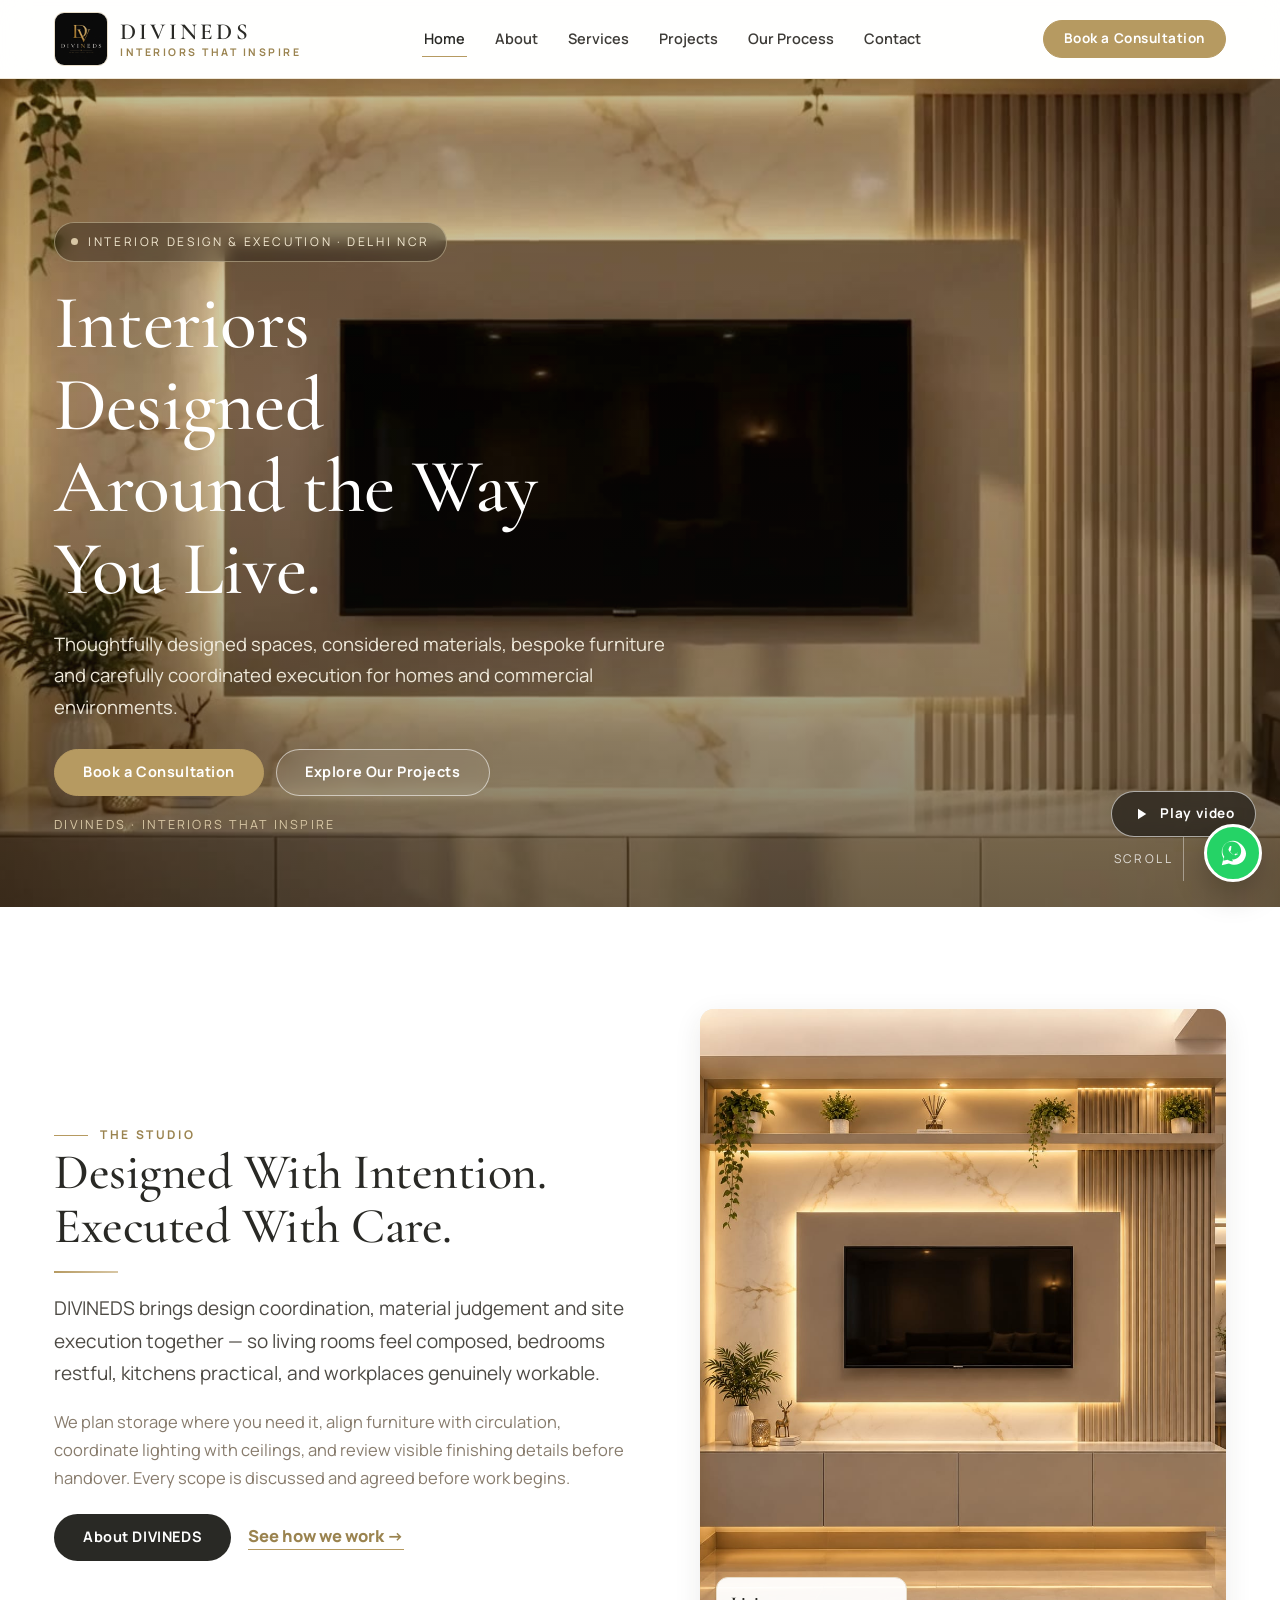
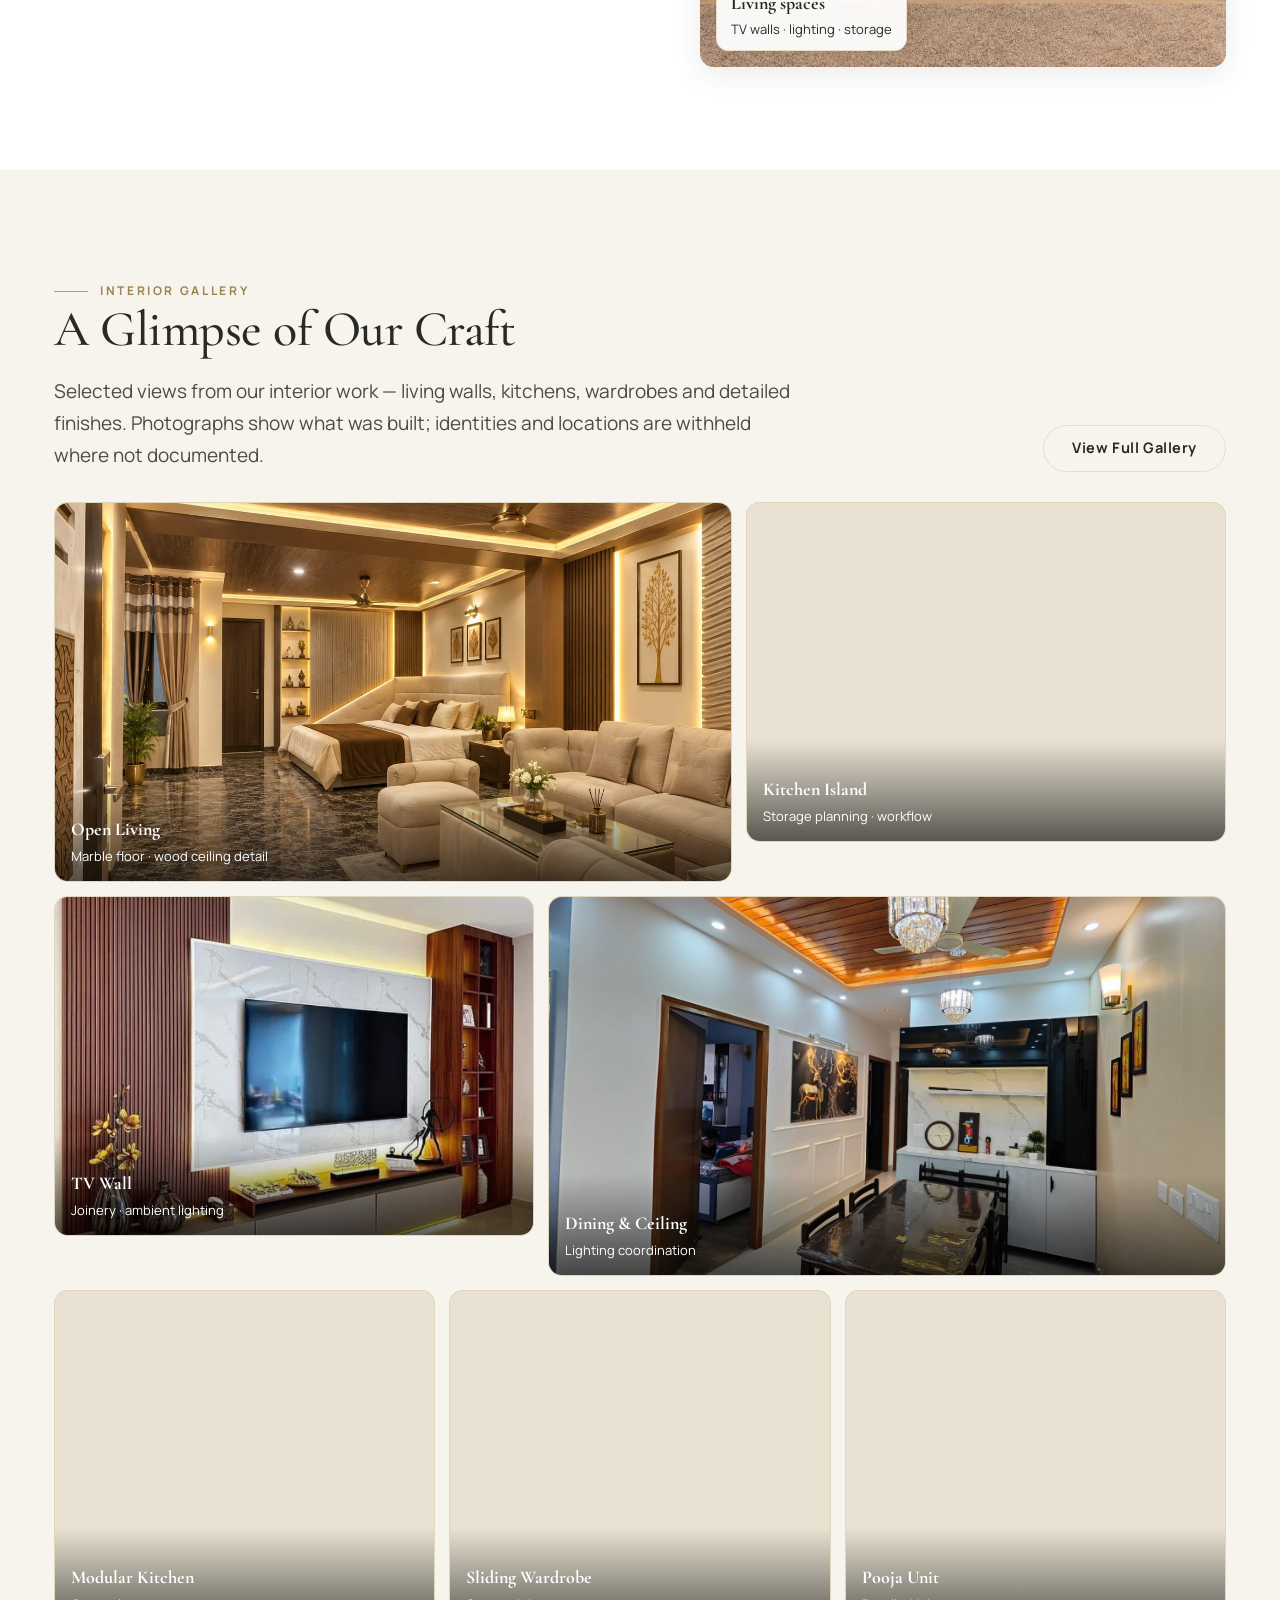
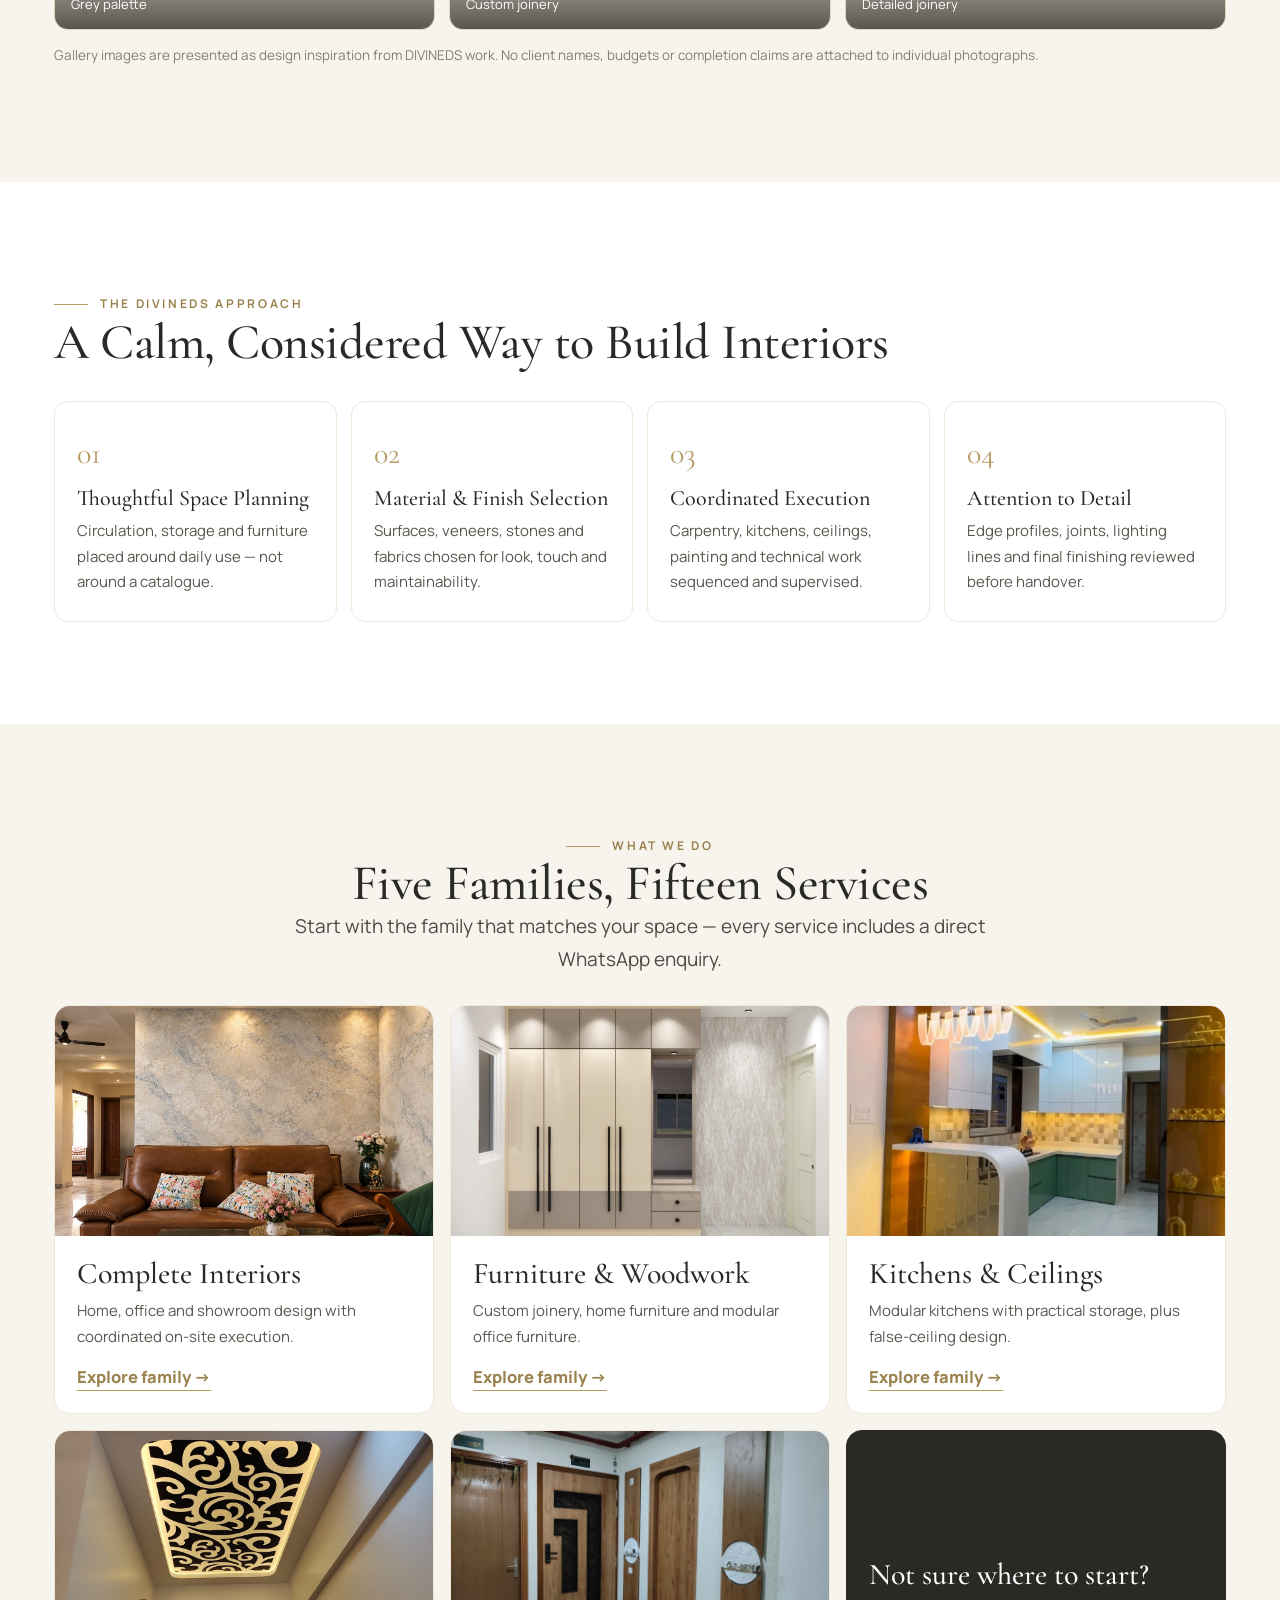
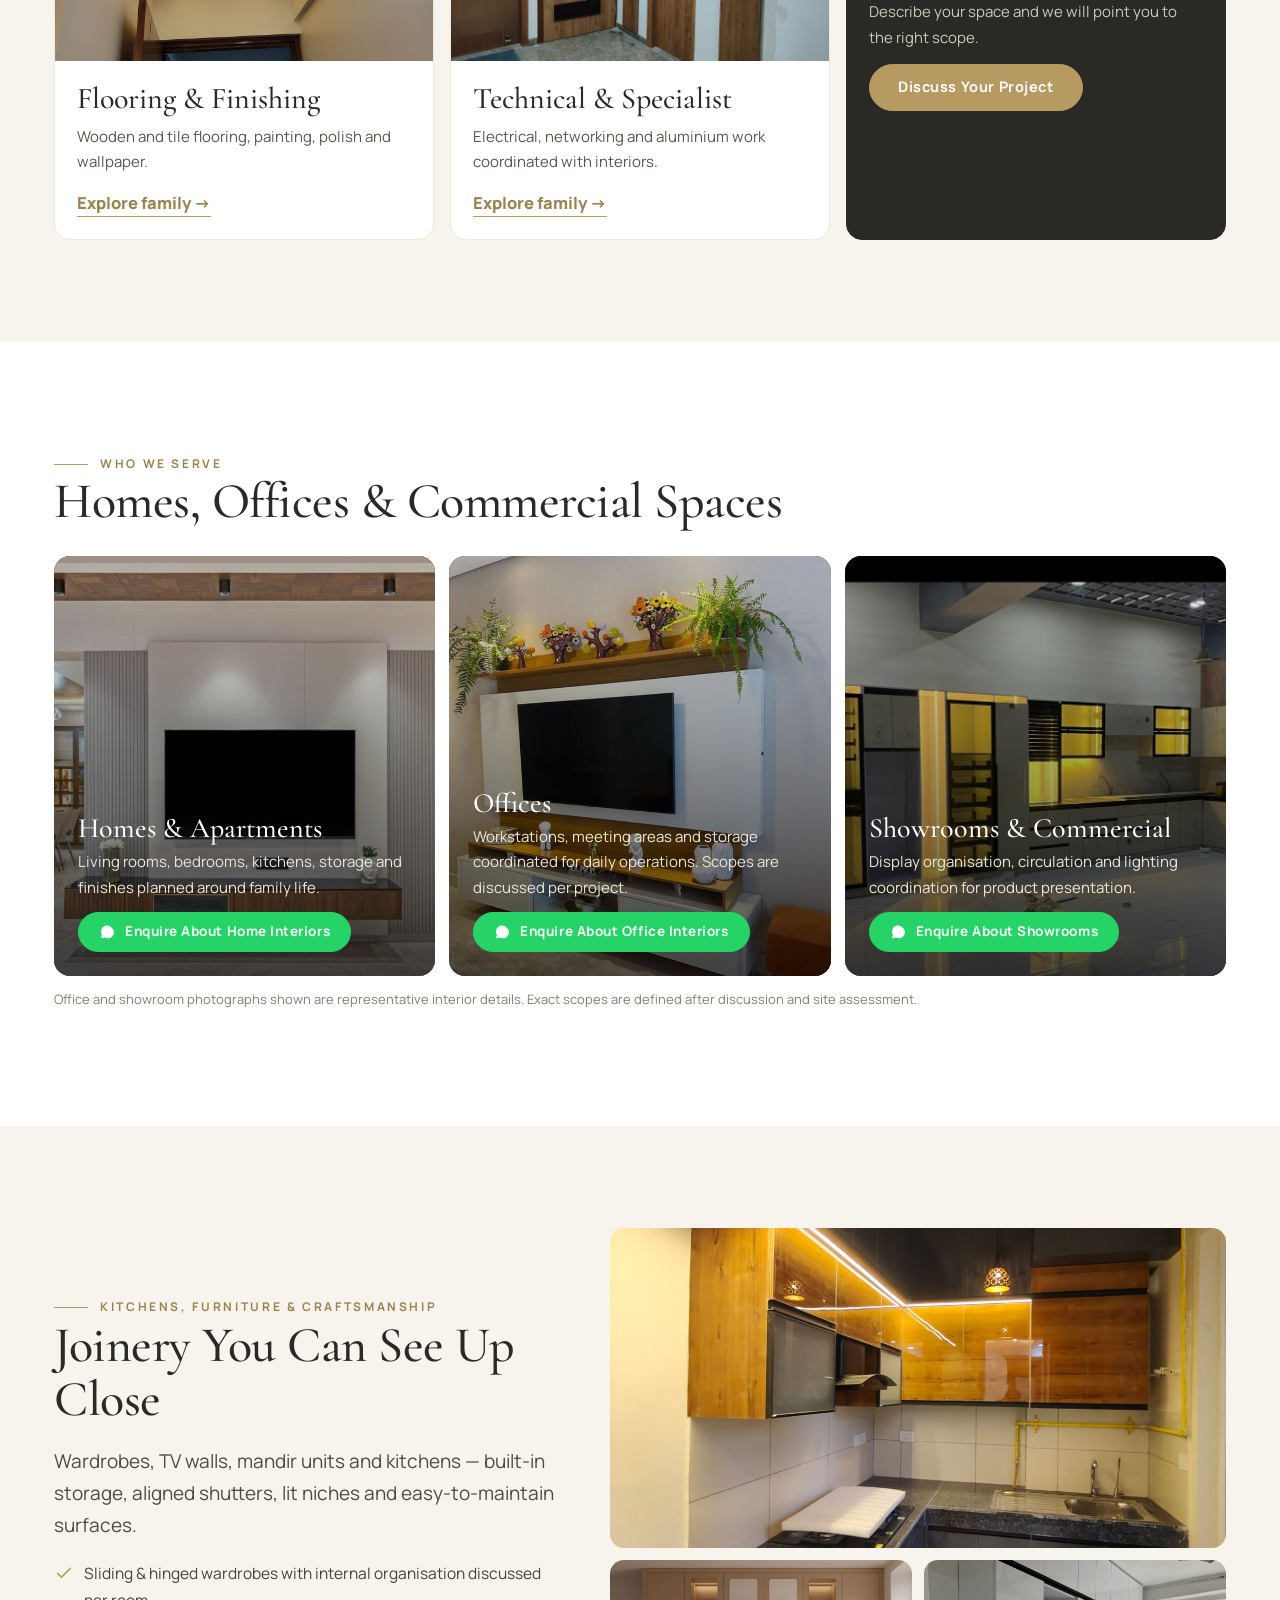
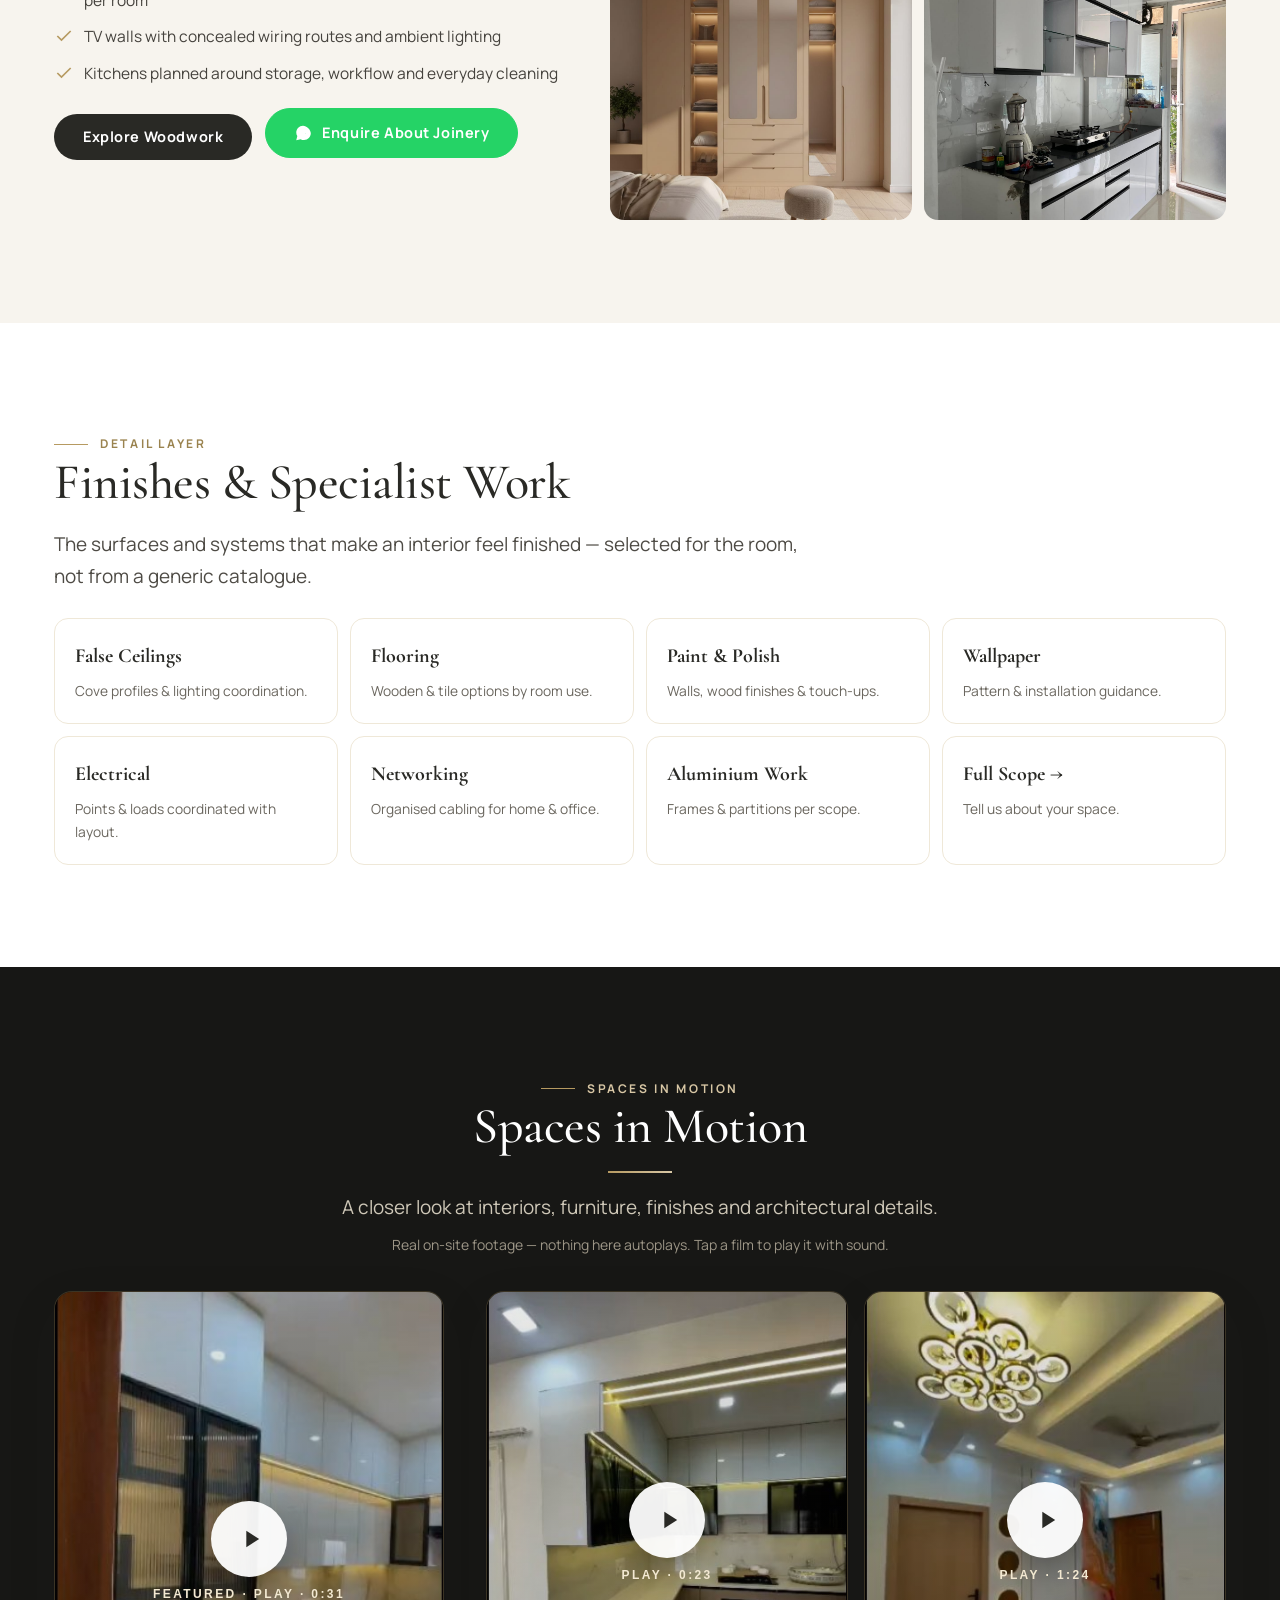
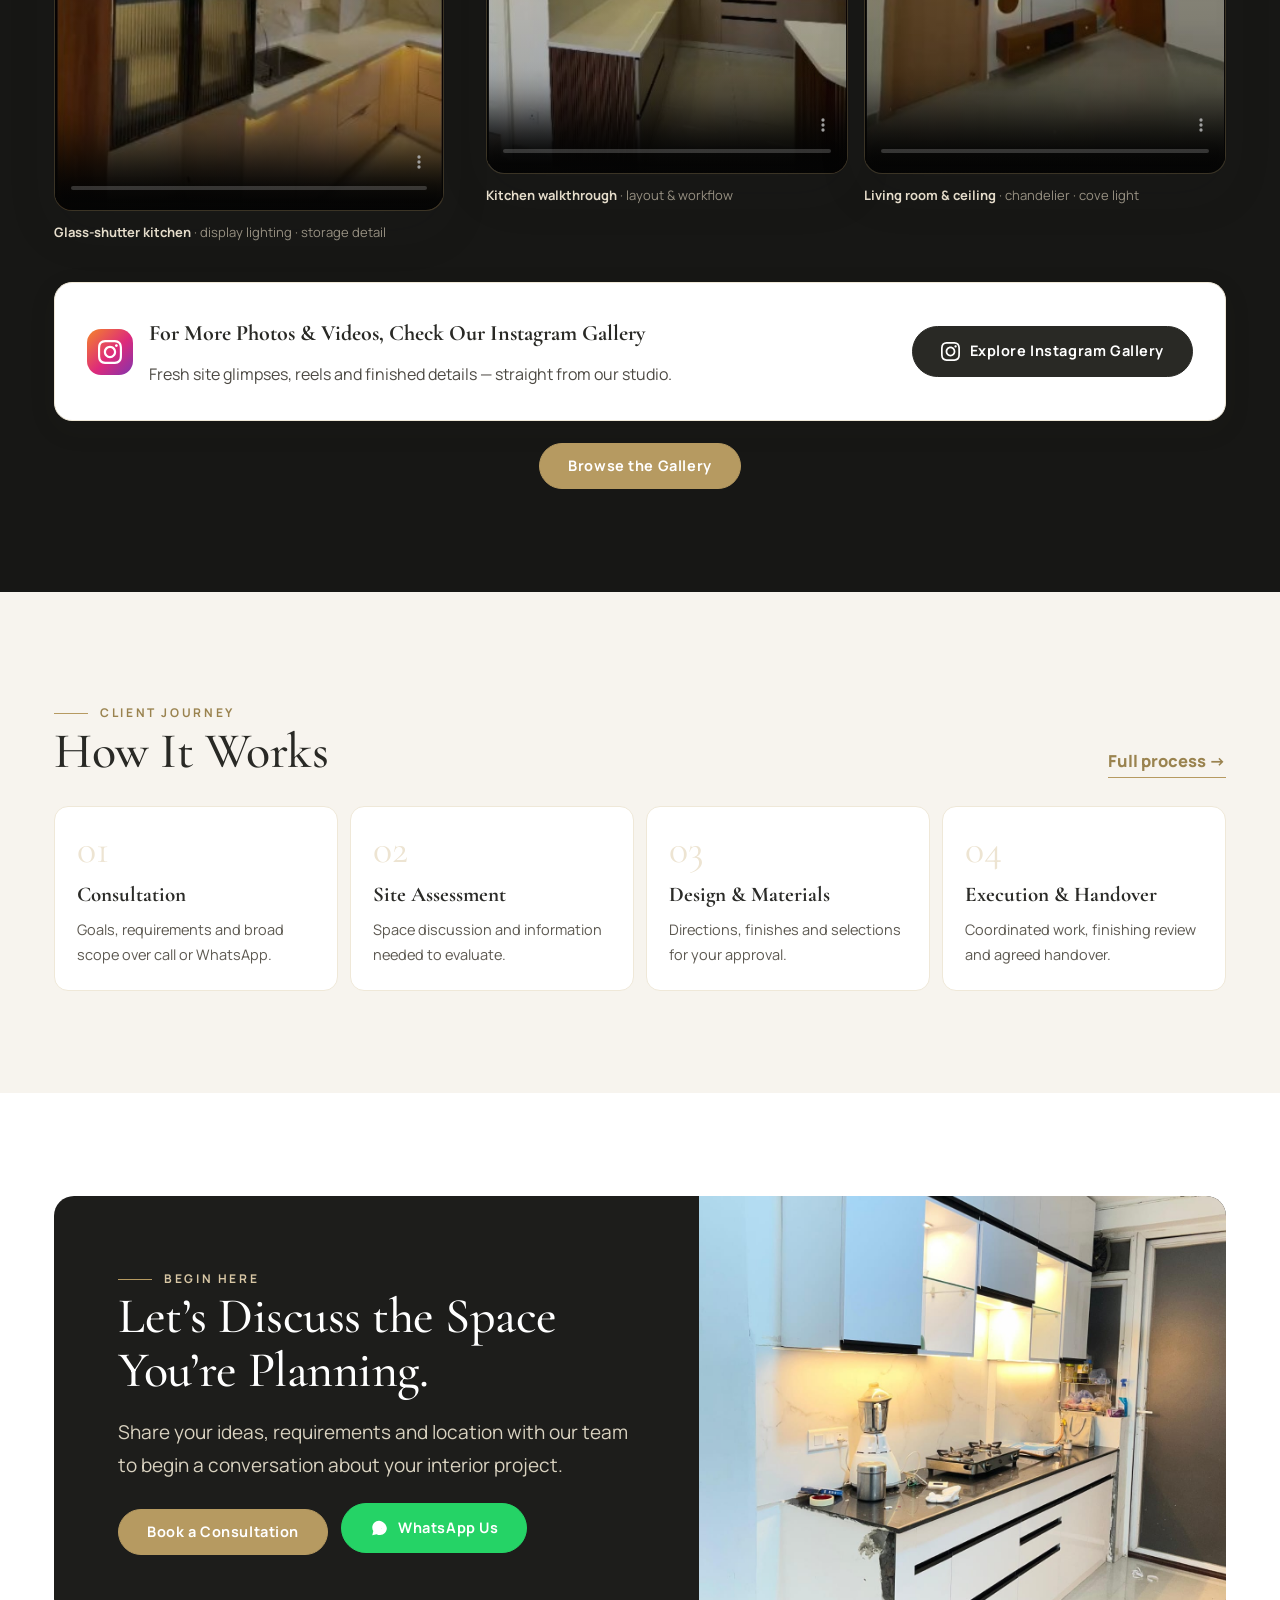
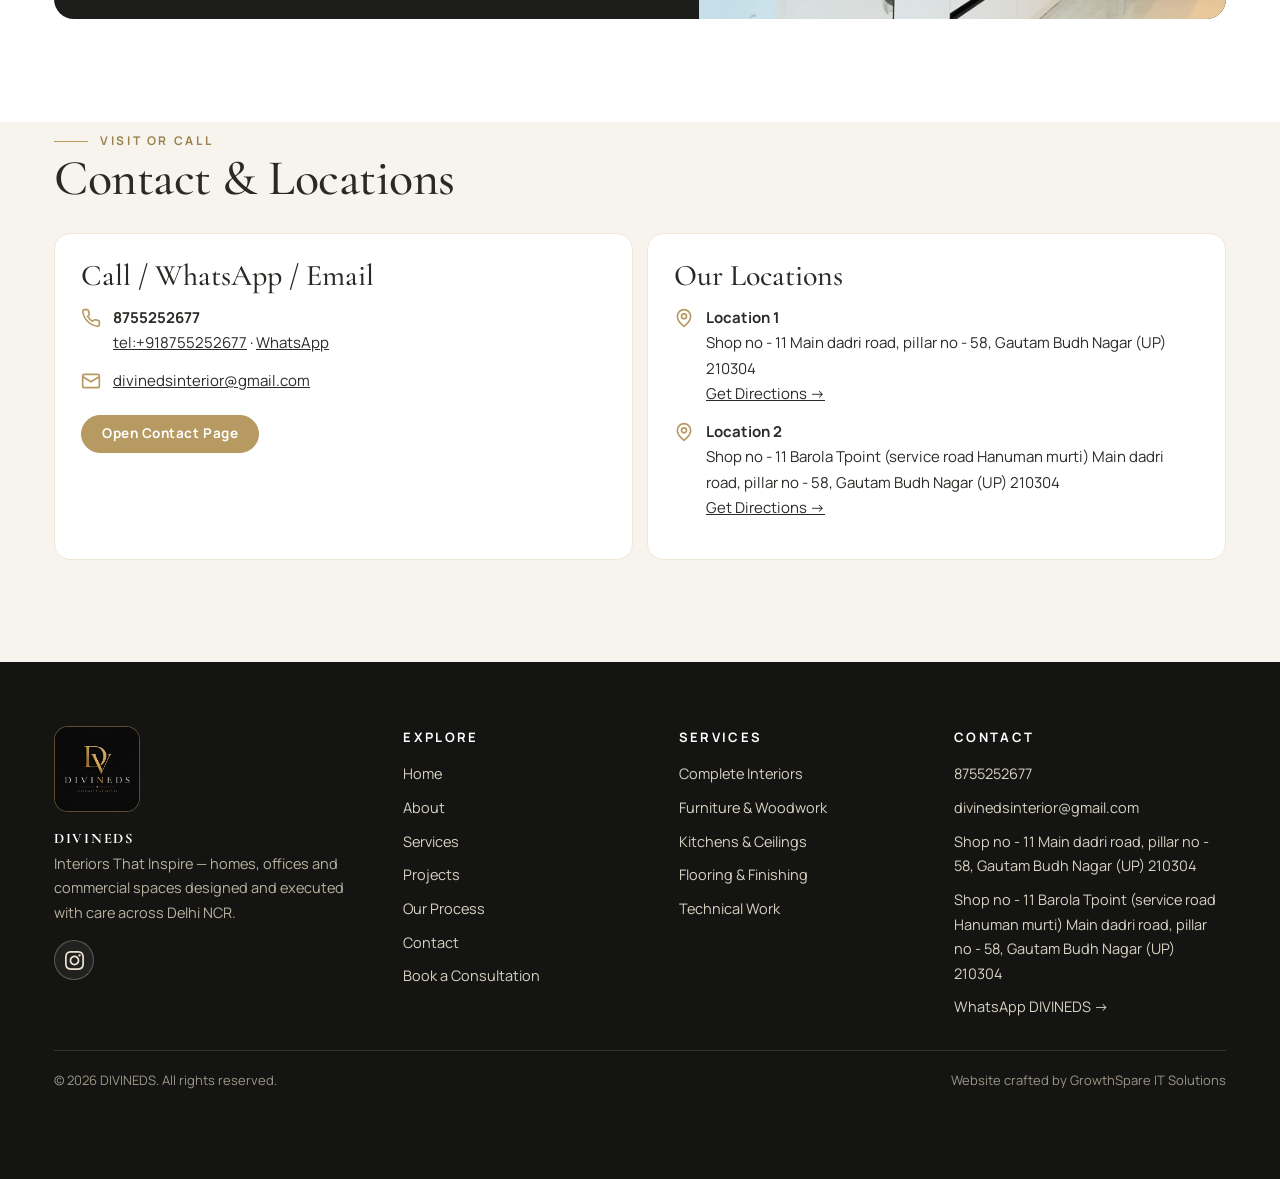
==== index.html @ 7812a4da "Launch DIVINEDS luxury interior website" ====
<!DOCTYPE html>
<html lang="en">
<head>
<meta charset="UTF-8">
<meta name="viewport" content="width=device-width, initial-scale=1.0">
<title>DIVINEDS — Interiors That Inspire | Luxury Home, Office & Showroom Interiors in Delhi NCR</title>
<meta name="description" content="DIVINEDS designs and executes refined homes, offices and showrooms across Delhi NCR — modular kitchens, custom woodwork, furniture, flooring, ceilings, finishes and coordinated technical work. Book a consultation.">
<meta name="theme-color" content="#F7F4EE">
<link rel="icon" type="image/jpeg" href="logo.jpg">
<link rel="preconnect" href="https://fonts.googleapis.com">
<link rel="preconnect" href="https://fonts.gstatic.com" crossorigin>
<link href="https://fonts.googleapis.com/css2?family=Cormorant+Garamond:wght@400;500;600&family=Manrope:wght@400;500;600;700;800&display=swap" rel="stylesheet">
<link rel="stylesheet" href="css/styles.css">
<noscript><style>.reveal{opacity:1!important;transform:none!important}.mobile-menu{display:block}.menu-btn{display:none}</style></noscript>
<meta property="og:type" content="website">
<meta property="og:title" content="DIVINEDS — Interiors That Inspire">
<meta property="og:description" content="Thoughtfully designed spaces, considered materials, bespoke furniture and carefully coordinated execution for homes and commercial environments in Delhi NCR.">
<meta property="og:image" content="assets/WhatsApp Image 2026-10-11 at 1.36.37 AM (2).jpeg">
<script type="application/ld+json">
{"@context":"https://schema.org","@type":"HomeAndConstructionBusiness","name":"DIVINEDS","slogan":"Interiors That Inspire","telephone":"+91-8755252677","email":"divinedsinterior@gmail.com","areaServed":"Delhi NCR","location":[{"@type":"Place","address":{"@type":"PostalAddress","streetAddress":"Shop no - 11 Main dadri road, pillar no - 58, Gautam Budh Nagar (UP) 210304","addressRegion":"Uttar Pradesh","addressCountry":"IN"}},{"@type":"Place","address":{"@type":"PostalAddress","streetAddress":"Shop no - 11 Barola Tpoint (service road Hanuman murti) Main dadri road, pillar no - 58, Gautam Budh Nagar (UP) 210304","addressRegion":"Uttar Pradesh","addressCountry":"IN"}}]}
</script>
</head>
<body>
<a class="skip" href="#main">Skip to content</a>
<header class="site-header">
  <div class="header-inner">
    <a class="brand" href="index.html" aria-label="DIVINEDS home">
      <img src="logo.jpg" alt="DIVINEDS — Interiors That Inspire logo" width="108" height="108" fetchpriority="high">
      <span class="brand-text"><strong>DIVINEDS</strong><span>Interiors That Inspire</span></span>
    </a>
    <nav class="nav-desktop" aria-label="Primary">
      <a href="index.html">Home</a><a href="about.html">About</a><a href="services.html">Services</a><a href="projects.html">Projects</a><a href="process.html">Our Process</a><a href="contact.html">Contact</a>
    </nav>
    <div class="header-cta">
      <a class="btn btn-gold btn-sm" data-wa-general="General Consultation" href="https://wa.me/918755252677">Book a Consultation</a>
      <button class="menu-btn" id="menuBtn" aria-expanded="false" aria-controls="mobileMenu" aria-label="Open menu"><svg viewBox="0 0 24 24" fill="none" stroke="currentColor" stroke-width="2"><path d="M3 6h18M3 12h18M3 18h18"/></svg></button>
    </div>
  </div>
  <nav class="mobile-menu" id="mobileMenu" aria-label="Mobile">
    <a href="index.html">Home</a><a href="about.html">About</a><a href="services.html">Services</a><a href="projects.html">Projects</a><a href="process.html">Our Process</a><a href="contact.html">Contact</a><a href="consultation.html" style="color:#9a834f">Book a Consultation →</a>
  </nav>
</header>

<main id="main">
<!-- 1 HERO -->
<section class="hero" id="heroSection" aria-label="Introduction">
  <div class="hero-fallback" id="heroFallback" style="background-image:url('herovideobanner-poster.jpg')" aria-hidden="true"></div>
  <video id="heroVideo" class="hero-video" autoplay muted loop playsinline preload="auto" poster="herovideobanner-poster.jpg" aria-hidden="true" disablepictureinpicture>
    <source src="herovideobanner-mobile.mp4" type="video/mp4" media="(max-width: 768px)">
    <source src="assets/herovideobanner.mp4" type="video/mp4">
  </video>
  <button id="heroPlay" class="hero-play" type="button" hidden aria-label="Play background video">
    <svg viewBox="0 0 24 24" aria-hidden="true"><path d="M8 5v14l11-7z"/></svg>
    <span>Play video</span>
  </button>
  <div class="hero-content">
    <span class="hero-badge"><i></i>Interior Design &amp; Execution · Delhi NCR</span>
    <h1 class="h-display">Interiors Designed Around the Way You Live.</h1>
    <p>Thoughtfully designed spaces, considered materials, bespoke furniture and carefully coordinated execution for homes and commercial environments.</p>
    <div class="hero-actions">
      <a class="btn btn-gold" data-wa-general="General Consultation" href="https://wa.me/918755252677">Book a Consultation</a>
      <a class="btn btn-outline" href="projects.html">Explore Our Projects</a>
    </div>
    <div class="hero-meta">DIVINEDS · Interiors That Inspire</div>
  </div>
  <div class="scroll-hint" aria-hidden="true">Scroll</div>
</section>

<!-- 2 BRAND INTRO -->
<section class="section section-white">
  <div class="wrap split">
    <div class="reveal">
      <span class="eyebrow">The Studio</span>
      <h2 class="h-section">Designed With Intention.<br>Executed With Care.</h2>
      <hr class="gold-rule">
      <p class="lead">DIVINEDS brings design coordination, material judgement and site execution together — so living rooms feel composed, bedrooms restful, kitchens practical, and workplaces genuinely workable.</p>
      <p class="muted">We plan storage where you need it, align furniture with circulation, coordinate lighting with ceilings, and review visible finishing details before handover. Every scope is discussed and agreed before work begins.</p>
      <div class="mt"><a class="btn btn-dark" href="about.html">About DIVINEDS</a> <a class="link-gold" href="process.html" style="margin-left:14px">See how we work →</a></div>
    </div>
    <div class="reveal">
      <div class="img-frame"><img class="img-tall" src="assets/WhatsApp Image 2026-10-11 at 1.36.36 AM (1).jpeg" alt="Backlit TV wall with marble-look panels, floating console and warm cove lighting in a living room" loading="lazy">
      <div class="img-badge"><strong>Living spaces</strong>TV walls · lighting · storage</div></div>
    </div>
  </div>
</section>

<!-- 3 FEATURED GALLERY -->
<section class="section section-ivory">
  <div class="wrap">
    <div class="reveal" style="display:flex;justify-content:space-between;align-items:end;gap:20px;flex-wrap:wrap">
      <div><span class="eyebrow">Interior Gallery</span>
      <h2 class="h-section">A Glimpse of Our Craft</h2>
      <p class="lead" style="margin-bottom:0">Selected views from our interior work — living walls, kitchens, wardrobes and detailed finishes. Photographs show what was built; identities and locations are withheld where not documented.</p></div>
      <a class="btn btn-ghost" href="projects.html">View Full Gallery</a>
    </div>
    <div class="ed-grid reveal" id="featuredGrid">
      <figure class="span7" data-title="Open-plan living and bedroom with marble flooring and warm wood ceiling"><img src="assets/WhatsApp Image 2026-10-11 at 1.36.37 AM (2).jpeg" alt="Open-plan luxury living room flowing into bedroom with marble floor and wood panel ceiling" loading="lazy"><figcaption><strong>Open Living</strong>Marble floor · wood ceiling detail</figcaption></figure>
      <figure class="span5" data-title="Modular kitchen with island counter and arch detail"><img src="assets/WhatsApp Image 2026-10-11 at 1.36.37 AM (1).jpeg" alt="Modular kitchen with island counter, bar stools and arched opening" loading="lazy"><figcaption><strong>Kitchen Island</strong>Storage planning · workflow</figcaption></figure>
      <figure class="span5" data-title="TV wall with wood slats and backlit marble panel"><img src="assets/WhatsApp Image 2026-10-11 at 1.36.53 AM (1).jpeg" alt="TV wall with vertical wood slats, backlit marble panel and floating console" loading="lazy"><figcaption><strong>TV Wall</strong>Joinery · ambient lighting</figcaption></figure>
      <figure class="span7" data-title="Dining hall with wood-panel ceiling and cove lighting"><img src="assets/WhatsApp Image 2026-10-11 at 1.36.38 AM.jpeg" alt="Dining room with wood panel ceiling, cove lighting and dark dining set" loading="lazy"><figcaption><strong>Dining &amp; Ceiling</strong>Lighting coordination</figcaption></figure>
      <figure class="span4" data-title="Grey L-shaped modular kitchen with marble backsplash"><img src="assets/WhatsApp Image 2026-10-11 at 1.36.48 AM (1).jpeg" alt="Grey L-shaped modular kitchen with marble backsplash and tall storage" loading="lazy"><figcaption><strong>Modular Kitchen</strong>Grey palette</figcaption></figure>
      <figure class="span4" data-title="Sliding wardrobe with glass and wood finish"><img src="assets/WhatsApp Image 2026-10-11 at 1.37.06 AM.jpeg" alt="Sliding wardrobe with tinted glass and wood finish" loading="lazy"><figcaption><strong>Sliding Wardrobe</strong>Custom joinery</figcaption></figure>
      <figure class="span4" data-title="Backlit pooja unit with carved screen"><img src="assets/WhatsApp Image 2026-10-11 at 1.36.38 AM (1).jpeg" alt="Backlit pooja mandir unit with carved jali screen" loading="lazy"><figcaption><strong>Pooja Unit</strong>Detailed joinery</figcaption></figure>
    </div>
    <p class="muted reveal" style="font-size:13.5px;margin-top:14px">Gallery images are presented as design inspiration from DIVINEDS work. No client names, budgets or completion claims are attached to individual photographs.</p>
  </div>
</section>

<!-- 4 APPROACH -->
<section class="section section-white">
  <div class="wrap">
    <div class="reveal"><span class="eyebrow">The DIVINEDS Approach</span>
    <h2 class="h-section">A Calm, Considered Way to Build Interiors</h2></div>
    <div class="principles">
      <div class="principle reveal"><span class="num">01</span><h3>Thoughtful Space Planning</h3><p>Circulation, storage and furniture placed around daily use — not around a catalogue.</p></div>
      <div class="principle reveal"><span class="num">02</span><h3>Material &amp; Finish Selection</h3><p>Surfaces, veneers, stones and fabrics chosen for look, touch and maintainability.</p></div>
      <div class="principle reveal"><span class="num">03</span><h3>Coordinated Execution</h3><p>Carpentry, kitchens, ceilings, painting and technical work sequenced and supervised.</p></div>
      <div class="principle reveal"><span class="num">04</span><h3>Attention to Detail</h3><p>Edge profiles, joints, lighting lines and final finishing reviewed before handover.</p></div>
    </div>
  </div>
</section>

<!-- 5 SERVICE FAMILIES -->
<section class="section section-ivory">
  <div class="wrap">
    <div class="reveal center"><span class="eyebrow" style="justify-content:center">What We Do</span>
    <h2 class="h-section">Five Families, Fifteen Services</h2>
    <p class="lead" style="margin:0 auto">Start with the family that matches your space — every service includes a direct WhatsApp enquiry.</p></div>
    <div class="families">
      <article class="family reveal"><div class="ph"><img src="assets/WhatsApp Image 2026-10-11 at 1.36.36 AM.jpeg" alt="Living room with leather sofa and stone accent wall" loading="lazy"></div><div class="bd"><h3 class="h-card">Complete Interiors</h3><p>Home, office and showroom design with coordinated on-site execution.</p><a class="link-gold" href="services.html#complete">Explore family →</a></div></article>
      <article class="family reveal"><div class="ph"><img src="assets/WhatsApp Image 2026-10-11 at 1.37.08 AM.jpeg" alt="Beige hinged wardrobe with illuminated side niches beside bed" loading="lazy"></div><div class="bd"><h3 class="h-card">Furniture &amp; Woodwork</h3><p>Custom joinery, home furniture and modular office furniture.</p><a class="link-gold" href="services.html#furniture">Explore family →</a></div></article>
      <article class="family reveal"><div class="ph"><img src="assets/WhatsApp Image 2026-10-11 at 1.36.47 AM (1).jpeg" alt="Modern kitchen with breakfast counter and glass partition" loading="lazy"></div><div class="bd"><h3 class="h-card">Kitchens &amp; Ceilings</h3><p>Modular kitchens with practical storage, plus false-ceiling design.</p><a class="link-gold" href="services.html#kitchens">Explore family →</a></div></article>
      <article class="family reveal"><div class="ph"><img src="assets/WhatsApp Image 2026-10-11 at 1.36.40 AM.jpeg" alt="Backlit geometric false-ceiling panel above staircase" loading="lazy"></div><div class="bd"><h3 class="h-card">Flooring &amp; Finishing</h3><p>Wooden and tile flooring, painting, polish and wallpaper.</p><a class="link-gold" href="services.html#finishing">Explore family →</a></div></article>
      <article class="family reveal"><div class="ph"><img src="assets/WhatsApp Image 2026-10-11 at 1.36.39 AM (1).jpeg" alt="Entrance doors with wood finish and inlay detailing" loading="lazy"></div><div class="bd"><h3 class="h-card">Technical &amp; Specialist</h3><p>Electrical, networking and aluminium work coordinated with interiors.</p><a class="link-gold" href="services.html#technical">Explore family →</a></div></article>
      <article class="family reveal" style="justify-content:center;background:var(--charcoal);color:#fff;border-color:var(--charcoal)"><div class="bd"><h3 class="h-card" style="color:#fff">Not sure where to start?</h3><p style="color:#CFC8B8">Describe your space and we will point you to the right scope.</p><a class="btn btn-gold" data-service="General Consultation" href="https://wa.me/918755252677">Discuss Your Project</a></div></article>
    </div>
  </div>
</section>

<!-- 6 RESIDENTIAL / COMMERCIAL -->
<section class="section section-white">
  <div class="wrap">
    <div class="reveal"><span class="eyebrow">Who We Serve</span><h2 class="h-section">Homes, Offices &amp; Commercial Spaces</h2></div>
    <div class="sol-grid">
      <div class="sol reveal"><img src="assets/WhatsApp Image 2026-10-11 at 1.36.53 AM.jpeg" alt="Warm living room TV wall with marble panels and cove lighting" loading="lazy"><div><h3>Homes &amp; Apartments</h3><p>Living rooms, bedrooms, kitchens, storage and finishes planned around family life.</p><a class="btn btn-wa btn-sm" data-service="Home Interior Design and Execution" href="https://wa.me/918755252677">Enquire About Home Interiors</a></div></div>
      <div class="sol reveal"><img src="assets/WhatsApp Image 2026-10-11 at 1.36.58 AM.jpeg" alt="Compact study desk with storage beside TV unit" loading="lazy"><div><h3>Offices</h3><p>Workstations, meeting areas and storage coordinated for daily operations. Scopes are discussed per project.</p><a class="btn btn-wa btn-sm" data-service="Office Interior Design and Execution" href="https://wa.me/918755252677">Enquire About Office Interiors</a></div></div>
      <div class="sol reveal"><img src="assets/WhatsApp Image 2026-10-11 at 1.36.51 AM.jpeg" alt="Premium kitchen with glass shutters and warm display lighting" loading="lazy"><div><h3>Showrooms &amp; Commercial</h3><p>Display organisation, circulation and lighting coordination for product presentation.</p><a class="btn btn-wa btn-sm" data-service="Showroom Interiors" href="https://wa.me/918755252677">Enquire About Showrooms</a></div></div>
    </div>
    <p class="muted" style="font-size:13px;margin-top:12px">Office and showroom photographs shown are representative interior details. Exact scopes are defined after discussion and site assessment.</p>
  </div>
</section>

<!-- 7 KITCHENS & CRAFT -->
<section class="section section-ivory">
  <div class="wrap craft">
    <div class="reveal"><span class="eyebrow">Kitchens, Furniture &amp; Craftsmanship</span>
      <h2 class="h-section">Joinery You Can See Up Close</h2>
      <p class="lead">Wardrobes, TV walls, mandir units and kitchens — built-in storage, aligned shutters, lit niches and easy-to-maintain surfaces.</p>
      <ul class="checklist">
        <li><svg width="20" height="20" viewBox="0 0 24 24" fill="none" stroke="#B69A61" stroke-width="2"><path d="M20 6L9 17l-5-5"/></svg>Sliding &amp; hinged wardrobes with internal organisation discussed per room</li>
        <li><svg width="20" height="20" viewBox="0 0 24 24" fill="none" stroke="#B69A61" stroke-width="2"><path d="M20 6L9 17l-5-5"/></svg>TV walls with concealed wiring routes and ambient lighting</li>
        <li><svg width="20" height="20" viewBox="0 0 24 24" fill="none" stroke="#B69A61" stroke-width="2"><path d="M20 6L9 17l-5-5"/></svg>Kitchens planned around storage, workflow and everyday cleaning</li>
      </ul>
      <div class="mt"><a class="btn btn-dark" href="services.html#furniture">Explore Woodwork</a> <a class="btn btn-wa" data-service="Wooden Work and Custom Joinery" href="https://wa.me/918755252677" style="margin-left:10px">Enquire About Joinery</a></div>
    </div>
    <div class="craft-imgs reveal">
      <figure><img src="assets/WhatsApp Image 2026-10-11 at 1.36.51 AM (1).jpeg" alt="Modular kitchen with dark stone counter and tall storage" loading="lazy"></figure>
      <figure><img src="assets/WhatsApp Image 2026-10-11 at 1.37.02 AM (1).jpeg" alt="Full-height wardrobe with long handles in bedroom" loading="lazy"></figure>
      <figure><img src="assets/WhatsApp Image 2026-10-11 at 1.36.50 AM.jpeg" alt="White modular kitchen with tall unit and under-cabinet lighting" loading="lazy"></figure>
    </div>
  </div>
</section>

<!-- 8 FINISHES & SPECIALIST -->
<section class="section section-white">
  <div class="wrap">
    <div class="reveal"><span class="eyebrow">Detail Layer</span><h2 class="h-section">Finishes &amp; Specialist Work</h2>
    <p class="lead">The surfaces and systems that make an interior feel finished — selected for the room, not from a generic catalogue.</p></div>
    <div class="compact reveal">
      <a href="services.html#finishing"><h4>False Ceilings</h4><p>Cove profiles &amp; lighting coordination.</p></a>
      <a href="services.html#finishing"><h4>Flooring</h4><p>Wooden &amp; tile options by room use.</p></a>
      <a href="services.html#finishing"><h4>Paint &amp; Polish</h4><p>Walls, wood finishes &amp; touch-ups.</p></a>
      <a href="services.html#finishing"><h4>Wallpaper</h4><p>Pattern &amp; installation guidance.</p></a>
      <a href="services.html#technical"><h4>Electrical</h4><p>Points &amp; loads coordinated with layout.</p></a>
      <a href="services.html#technical"><h4>Networking</h4><p>Organised cabling for home &amp; office.</p></a>
      <a href="services.html#technical"><h4>Aluminium Work</h4><p>Frames &amp; partitions per scope.</p></a>
      <a href="consultation.html"><h4>Full Scope →</h4><p>Tell us about your space.</p></a>
    </div>
  </div>
</section>

<!-- 8B SPACES IN MOTION — homepage video showcase (all suitable local films; hero stays primary) -->
<!-- Excluded from showcase (originals preserved in assets/): bathroom films (toilet prominent),
     black-frame film (defective), construction-site film, duplicate bytes, corridor film (subject already covered by photos) -->
<section class="section section-dark" id="films" style="background:#171715" aria-label="Video showcase">
  <div class="wrap">
    <div class="reveal center" style="max-width:760px;margin:0 auto">
      <span class="eyebrow" style="color:#D8C7A5;justify-content:center">Spaces in Motion</span>
      <h2 class="h-section">Spaces in Motion</h2>
      <hr class="gold-rule" style="margin-left:auto;margin-right:auto">
      <p class="lead" style="margin:0 auto">A closer look at interiors, furniture, finishes and architectural details.</p>
      <p class="muted" style="color:#9d9687;font-size:14px;margin-top:10px">Real on-site footage — nothing here autoplays. Tap a film to play it with sound.</p>
    </div>
    <div class="showcase-grid reveal">
      <div>
        <div class="film-card portrait" data-film>
          <video preload="none" playsinline controls poster="assets/posters/film-kitchen.jpg" aria-label="On-site film of a completed kitchen with glass shutters and display lighting">
            <source src="assets/WhatsApp Video 2026-10-11 at 1.36.42 AM (1).mp4" type="video/mp4">
          </video>
          <button class="film-play" aria-label="Play glass-shutter kitchen film"><span class="disc"><svg viewBox="0 0 24 24"><path d="M8 5v14l11-7z"/></svg></span><span class="lbl">Featured · Play · 0:31</span></button>
        </div>
        <p class="film-note" style="color:#9d9687"><strong style="color:#EDE4D2">Glass-shutter kitchen</strong> · display lighting · storage detail</p>
      </div>
      <div>
        <div class="film-card portrait" data-film>
          <video preload="none" playsinline controls poster="assets/posters/film-kitchen-walkthrough.jpg" aria-label="On-site walkthrough of a completed modular kitchen">
            <source src="assets/WhatsApp Video 2026-10-11 at 1.36.35 AM.mp4" type="video/mp4">
          </video>
          <button class="film-play" aria-label="Play modular kitchen walkthrough film"><span class="disc"><svg viewBox="0 0 24 24"><path d="M8 5v14l11-7z"/></svg></span><span class="lbl">Play · 0:23</span></button>
        </div>
        <p class="film-note" style="color:#9d9687"><strong style="color:#EDE4D2">Kitchen walkthrough</strong> · layout &amp; workflow</p>
      </div>
      <div>
        <div class="film-card portrait" data-film>
          <video preload="none" playsinline controls poster="assets/posters/film-living-ceiling.jpg" aria-label="On-site film of a living room with chandelier and cove ceiling lighting">
            <source src="assets/WhatsApp Video 2026-10-11 at 1.36.42 AM.mp4" type="video/mp4">
          </video>
          <button class="film-play" aria-label="Play living room and ceiling lighting film"><span class="disc"><svg viewBox="0 0 24 24"><path d="M8 5v14l11-7z"/></svg></span><span class="lbl">Play · 1:24</span></button>
        </div>
        <p class="film-note" style="color:#9d9687"><strong style="color:#EDE4D2">Living room &amp; ceiling</strong> · chandelier · cove light</p>
      </div>
    </div>
    <div class="insta-cta reveal">
      <div style="display:flex;gap:16px;align-items:center">
        <span class="insta-icon-badge" aria-hidden="true"><svg viewBox="0 0 24 24"><path d="M12 2.163c3.204 0 3.584.012 4.85.07 3.252.148 4.771 1.691 4.919 4.919.058 1.265.069 1.645.069 4.849 0 3.205-.012 3.584-.069 4.849-.149 3.225-1.664 4.771-4.919 4.919-1.266.058-1.644.07-4.85.07-3.204 0-3.584-.012-4.849-.07-3.26-.149-4.771-1.699-4.919-4.92-.058-1.265-.07-1.644-.07-4.849 0-3.204.013-3.583.07-4.849.149-3.227 1.664-4.771 4.919-4.919 1.266-.057 1.645-.069 4.849-.069zm0-2.163c-3.259 0-3.667.014-4.947.072-4.358.2-6.78 2.618-6.98 6.98-.059 1.281-.073 1.689-.073 4.948 0 3.259.014 3.668.072 4.948.2 4.358 2.618 6.78 6.98 6.98 1.281.058 1.689.072 4.948.072 3.259 0 3.668-.014 4.948-.072 4.354-.2 6.782-2.618 6.979-6.98.059-1.28.073-1.689.073-4.948 0-3.259-.014-3.667-.072-4.947-.196-4.354-2.617-6.78-6.979-6.98-1.281-.059-1.69-.073-4.949-.073zm0 5.838c-3.403 0-6.162 2.759-6.162 6.162s2.759 6.163 6.162 6.163 6.162-2.759 6.162-6.163c0-3.403-2.759-6.162-6.162-6.162zm0 10.162c-2.209 0-4-1.79-4-4 0-2.209 1.791-4 4-4s4 1.791 4 4c0 2.21-1.791 4-4 4zm6.406-11.845c-.796 0-1.441.645-1.441 1.44s.645 1.44 1.441 1.44c.795 0 1.439-.645 1.439-1.44s-.644-1.44-1.439-1.44z"/></svg></span>
        <div class="txt"><strong style="font-family:var(--font-serif);font-size:22px;color:var(--charcoal)">For More Photos &amp; Videos, Check Our Instagram Gallery</strong>
        <p>Fresh site glimpses, reels and finished details — straight from our studio.</p></div>
      </div>
      <a class="btn btn-insta" href="https://www.instagram.com/divineds_interior22?utm_source=ig_web_button_share_sheet&mdxt=ZDNlZDc0MzIxNw==" target="_blank" rel="noopener noreferrer" aria-label="Visit DIVINEDS on Instagram"><svg viewBox="0 0 24 24" aria-hidden="true"><path d="M12 2.163c3.204 0 3.584.012 4.85.07 3.252.148 4.771 1.691 4.919 4.919.058 1.265.069 1.645.069 4.849 0 3.205-.012 3.584-.069 4.849-.149 3.225-1.664 4.771-4.919 4.919-1.266.058-1.644.07-4.85.07-3.204 0-3.584-.012-4.849-.07-3.26-.149-4.771-1.699-4.919-4.92-.058-1.265-.07-1.644-.07-4.849 0-3.204.013-3.583.07-4.849.149-3.227 1.664-4.771 4.919-4.919 1.266-.057 1.645-.069 4.849-.069zm0-2.163c-3.259 0-3.667.014-4.947.072-4.358.2-6.78 2.618-6.98 6.98-.059 1.281-.073 1.689-.073 4.948 0 3.259.014 3.668.072 4.948.2 4.358 2.618 6.78 6.98 6.98 1.281.058 1.689.072 4.948.072 3.259 0 3.668-.014 4.948-.072 4.354-.2 6.782-2.618 6.979-6.98.059-1.28.073-1.689.073-4.948 0-3.259-.014-3.667-.072-4.947-.196-4.354-2.617-6.78-6.979-6.98-1.281-.059-1.69-.073-4.949-.073zm0 5.838c-3.403 0-6.162 2.759-6.162 6.162s2.759 6.163 6.162 6.163 6.162-2.759 6.162-6.163c0-3.403-2.759-6.162-6.162-6.162zm0 10.162c-2.209 0-4-1.79-4-4 0-2.209 1.791-4 4-4s4 1.791 4 4c0 2.21-1.791 4-4 4zm6.406-11.845c-.796 0-1.441.645-1.441 1.44s.645 1.44 1.441 1.44c.795 0 1.439-.645 1.439-1.44s-.644-1.44-1.439-1.44z"/></svg>Explore Instagram Gallery</a>
    </div>
    <div class="mt center"><a class="btn btn-gold" href="projects.html">Browse the Gallery</a></div>
  </div>
</section>

<!-- 9 HOW IT WORKS -->
<section class="section section-ivory">
  <div class="wrap">
    <div class="reveal" style="display:flex;justify-content:space-between;align-items:end;gap:16px;flex-wrap:wrap"><div><span class="eyebrow">Client Journey</span><h2 class="h-section">How It Works</h2></div><a class="link-gold" href="process.html">Full process →</a></div>
    <div class="timeline">
      <div class="t-step reveal" data-n="01"><h4>Consultation</h4><p>Goals, requirements and broad scope over call or WhatsApp.</p></div>
      <div class="t-step reveal" data-n="02"><h4>Site Assessment</h4><p>Space discussion and information needed to evaluate.</p></div>
      <div class="t-step reveal" data-n="03"><h4>Design &amp; Materials</h4><p>Directions, finishes and selections for your approval.</p></div>
      <div class="t-step reveal" data-n="04"><h4>Execution &amp; Handover</h4><p>Coordinated work, finishing review and agreed handover.</p></div>
    </div>
  </div>
</section>

<!-- 10 CTA -->
<section class="section section-white">
  <div class="wrap">
    <div class="cta-band reveal">
      <div class="txt"><span class="eyebrow" style="color:#D8C7A5">Begin Here</span>
        <h2 class="h-section">Let’s Discuss the Space You’re Planning.</h2>
        <p class="lead">Share your ideas, requirements and location with our team to begin a conversation about your interior project.</p>
        <div class="mt"><a class="btn btn-gold" href="consultation.html">Book a Consultation</a> <a class="btn btn-wa" data-service="Project Enquiry" href="https://wa.me/918755252677" style="margin-left:10px">WhatsApp Us</a></div>
      </div>
      <div class="ph"><img src="assets/WhatsApp Image 2026-10-11 at 1.36.48 AM.jpeg" alt="Bright modular kitchen with open shelves and warm lighting" loading="lazy"></div>
    </div>
  </div>
</section>

<!-- 11 CONTACT -->
<section class="section section-ivory" style="padding-top:0">
  <div class="wrap">
    <div class="reveal"><span class="eyebrow">Visit or Call</span><h2 class="h-section">Contact &amp; Locations</h2></div>
    <div class="contact-grid">
      <div class="c-card reveal"><h3 class="h-card">Call / WhatsApp / Email</h3>
        <div class="c-row"><svg width="20" height="20" viewBox="0 0 24 24" fill="none" stroke="#B69A61" stroke-width="2"><path d="M22 16.9v3a2 2 0 0 1-2.2 2 19.8 19.8 0 0 1-8.6-3.1 19.5 19.5 0 0 1-6-6A19.8 19.8 0 0 1 2.1 4.2 2 2 0 0 1 4.1 2h3a2 2 0 0 1 2 1.7c.1 1 .4 2 .7 2.9a2 2 0 0 1-.5 2.1L8 10a16 16 0 0 0 6 6l1.3-1.3a2 2 0 0 1 2.1-.5c.9.3 1.9.6 2.9.7a2 2 0 0 1 1.7 2z"/></svg><span><strong>8755252677</strong><br><a href="tel:+918755252677">tel:+918755252677</a> · <a data-wa-general="General Consultation" href="https://wa.me/918755252677">WhatsApp</a></span></div>
        <div class="c-row"><svg width="20" height="20" viewBox="0 0 24 24" fill="none" stroke="#B69A61" stroke-width="2"><rect x="2" y="4" width="20" height="16" rx="2"/><path d="m22 7-10 6L2 7"/></svg><span><a href="mailto:divinedsinterior@gmail.com">divinedsinterior@gmail.com</a></span></div>
        <div class="mt"><a class="btn btn-gold btn-sm" href="contact.html">Open Contact Page</a></div>
      </div>
      <div class="c-card reveal"><h3 class="h-card">Our Locations</h3>
        <div class="c-row"><svg width="20" height="20" viewBox="0 0 24 24" fill="none" stroke="#B69A61" stroke-width="2"><path d="M20 10c0 6-8 12-8 12S4 16 4 10a8 8 0 1 1 16 0z"/><circle cx="12" cy="10" r="3"/></svg><span><strong>Location 1</strong><br>Shop no - 11 Main dadri road, pillar no - 58, Gautam Budh Nagar (UP) 210304<br><a href="https://www.google.com/maps/search/?api=1&query=Shop%20no%20-%2011%20Main%20dadri%20road%2C%20pillar%20no%20-%2058%2C%20Gautam%20Budh%20Nagar%20(UP)%20210304" target="_blank" rel="noopener">Get Directions →</a></span></div>
        <div class="c-row"><svg width="20" height="20" viewBox="0 0 24 24" fill="none" stroke="#B69A61" stroke-width="2"><path d="M20 10c0 6-8 12-8 12S4 16 4 10a8 8 0 1 1 16 0z"/><circle cx="12" cy="10" r="3"/></svg><span><strong>Location 2</strong><br>Shop no - 11 Barola Tpoint (service road Hanuman murti) Main dadri road, pillar no - 58, Gautam Budh Nagar (UP) 210304<br><a href="https://www.google.com/maps/search/?api=1&query=Shop%20no%20-%2011%20Barola%20Tpoint%20(service%20road%20Hanuman%20murti)%20Main%20dadri%20road%2C%20pillar%20no%20-%2058%2C%20Gautam%20Budh%20Nagar%20(UP)%20210304" target="_blank" rel="noopener">Get Directions →</a></span></div>
      </div>
    </div>
  </div>
</section>
</main>

<footer>
  <div class="wrap">
    <div class="foot-grid">
      <div class="foot-brand"><img src="logo.jpg" alt="DIVINEDS logo" loading="lazy"><p style="margin-top:14px"><strong style="color:#fff;font-family:var(--font-serif);letter-spacing:.12em">DIVINEDS</strong><br>Interiors That Inspire — homes, offices and commercial spaces designed and executed with care across Delhi NCR.</p><div class="foot-social"><a href="https://www.instagram.com/divineds_interior22?utm_source=ig_web_button_share_sheet&mdxt=ZDNlZDc0MzIxNw==" target="_blank" rel="noopener noreferrer" aria-label="Visit DIVINEDS on Instagram"><svg viewBox="0 0 24 24" aria-hidden="true"><path d="M12 2.163c3.204 0 3.584.012 4.85.07 3.252.148 4.771 1.691 4.919 4.919.058 1.265.069 1.645.069 4.849 0 3.205-.012 3.584-.069 4.849-.149 3.225-1.664 4.771-4.919 4.919-1.266.058-1.644.07-4.85.07-3.204 0-3.584-.012-4.849-.07-3.26-.149-4.771-1.699-4.919-4.92-.058-1.265-.07-1.644-.07-4.849 0-3.204.013-3.583.07-4.849.149-3.227 1.664-4.771 4.919-4.919 1.266-.057 1.645-.069 4.849-.069zm0-2.163c-3.259 0-3.667.014-4.947.072-4.358.2-6.78 2.618-6.98 6.98-.059 1.281-.073 1.689-.073 4.948 0 3.259.014 3.668.072 4.948.2 4.358 2.618 6.78 6.98 6.98 1.281.058 1.689.072 4.948.072 3.259 0 3.668-.014 4.948-.072 4.354-.2 6.782-2.618 6.979-6.98.059-1.28.073-1.689.073-4.948 0-3.259-.014-3.667-.072-4.947-.196-4.354-2.617-6.78-6.979-6.98-1.281-.059-1.69-.073-4.949-.073zm0 5.838c-3.403 0-6.162 2.759-6.162 6.162s2.759 6.163 6.162 6.163 6.162-2.759 6.162-6.163c0-3.403-2.759-6.162-6.162-6.162zm0 10.162c-2.209 0-4-1.79-4-4 0-2.209 1.791-4 4-4s4 1.791 4 4c0 2.21-1.791 4-4 4zm6.406-11.845c-.796 0-1.441.645-1.441 1.44s.645 1.44 1.441 1.44c.795 0 1.439-.645 1.439-1.44s-.644-1.44-1.439-1.44z"/></svg></a></div></div>
      <div><h5>Explore</h5><ul><li><a href="index.html">Home</a></li><li><a href="about.html">About</a></li><li><a href="services.html">Services</a></li><li><a href="projects.html">Projects</a></li><li><a href="process.html">Our Process</a></li><li><a href="contact.html">Contact</a></li><li><a href="consultation.html">Book a Consultation</a></li></ul></div>
      <div><h5>Services</h5><ul><li><a href="services.html#complete">Complete Interiors</a></li><li><a href="services.html#furniture">Furniture &amp; Woodwork</a></li><li><a href="services.html#kitchens">Kitchens &amp; Ceilings</a></li><li><a href="services.html#finishing">Flooring &amp; Finishing</a></li><li><a href="services.html#technical">Technical Work</a></li></ul></div>
      <div><h5>Contact</h5><ul><li><a href="tel:+918755252677">8755252677</a></li><li><a href="mailto:divinedsinterior@gmail.com">divinedsinterior@gmail.com</a></li><li>Shop no - 11 Main dadri road, pillar no - 58, Gautam Budh Nagar (UP) 210304</li><li>Shop no - 11 Barola Tpoint (service road Hanuman murti) Main dadri road, pillar no - 58, Gautam Budh Nagar (UP) 210304</li><li><a data-wa-general="General Consultation" href="https://wa.me/918755252677">WhatsApp DIVINEDS →</a></li></ul></div>
    </div>
    <div class="foot-bottom"><span>© <span data-year>2026</span> DIVINEDS. All rights reserved.</span><span>Website crafted by GrowthSpare IT Solutions</span></div>
  </div>
</footer>

<a class="wa-float" data-wa-general="General Consultation" href="https://wa.me/918755252677" aria-label="Chat with DIVINEDS on WhatsApp"><svg viewBox="0 0 32 32" aria-hidden="true"><path d="M16 3C9.4 3 4 8.4 4 15c0 2.4.7 4.6 1.9 6.5L4 29l7.7-1.9c1.8 1 3.9 1.5 6.1 1.5h.1c6.6 0 12-5.4 12-12S22.6 3 16 3zm0 21.9h-.1c-1.9 0-3.7-.5-5.3-1.5l-.4-.2-4.6 1.1 1.1-4.4-.3-.4c-1.1-1.7-1.7-3.7-1.7-5.7 0-5.5 4.5-10 10-10s10 4.5 10 10-4.4 9.1-9.7 9.1zm5.5-7.4c-.3-.2-1.8-.9-2-1s-.5-.2-.7.1-.8 1-1 1.2-.4.2-.7.1c-.3-.2-1.3-.5-2.4-1.5-.9-.8-1.5-1.8-1.7-2-.2-.3 0-.5.1-.6l.5-.6c.1-.2.2-.4.3-.6.1-.2 0-.4 0-.6L14.3 9c-.2-.5-.4-.4-.6-.4h-.5c-.2 0-.6.2-.9.8-.3.6-1.1 2.7-1.1 2.7s-.1.2 0 .5c.3.9 1.9 3.6 4.6 5 .6.3 1.1.4 1.5.6.6.2 1.2.2 1.6.1.5-.1 1.8-.7 2-1.4.2-.7.2-1.3.2-1.4-.1-.2-.3-.2-.6-.4z"/></svg></a>

<div class="lightbox" id="lightbox" role="dialog" aria-modal="true" aria-label="Image viewer"><button class="lb-btn lb-close" aria-label="Close">✕</button><button class="lb-btn lb-prev" aria-label="Previous">‹</button><div><img alt=""><div class="lb-cap"></div></div><button class="lb-btn lb-next" aria-label="Next">›</button></div>

<script src="js/main.js" defer></script>
</body>
</html>
---- css/styles.css ----
/* DIVINEDS — White & Gold Luxury Interior System */
:root{
  --ivory:#F7F4EE;
  --white:#FFFFFF;
  --champagne:#D8C7A5;
  --gold:#B69A61;
  --gold-deep:#9a834f;
  --gold-soft:#EDE4D2;
  --charcoal:#292925;
  --ink:#2b2b28;
  --taupe:#887C6D;
  --line:#E7DDC9;
  --line-soft:#EFE8D8;
  --dark:#1d1d1b;
  --radius:14px;
  --radius-sm:10px;
  --shadow:0 18px 50px rgba(41,41,37,.10);
  --shadow-sm:0 8px 28px rgba(41,41,37,.09);
  --font-serif:"Cormorant Garamond","DM Serif Display",Georgia,"Times New Roman",serif;
  --font-sans:"Manrope","Inter",system-ui,-apple-system,"Segoe UI",Roboto,Arial,sans-serif;
  --max:1220px;
  --pad:clamp(56px,8vw,104px);
}
*{box-sizing:border-box}
html{scroll-behavior:smooth}
@media (prefers-reduced-motion:reduce){html{scroll-behavior:auto} *{animation-duration:.001ms!important;transition-duration:.001ms!important}}
body{margin:0;font-family:var(--font-sans);color:var(--ink);background:var(--ivory);line-height:1.7;font-size:16.5px;-webkit-font-smoothing:antialiased}
img{max-width:100%;display:block}
a{color:inherit}
::selection{background:var(--gold);color:#fff}
.wrap{max-width:var(--max);margin:0 auto;padding:0 24px}
section{position:relative}
.eyebrow{display:inline-flex;align-items:center;gap:12px;font-size:12px;letter-spacing:.22em;text-transform:uppercase;color:var(--gold-deep);font-weight:700}
.eyebrow::before{content:"";width:34px;height:1px;background:var(--gold);display:inline-block}
h1,h2,h3{font-family:var(--font-serif);font-weight:500;line-height:1.08;color:var(--charcoal);margin:0}
.h-display{font-size:clamp(40px,6vw,76px);letter-spacing:-.01em}
.h-section{font-size:clamp(30px,4vw,50px);letter-spacing:-.01em}
.h-card{font-size:clamp(22px,2.4vw,30px)}
.lead{font-size:clamp(16px,1.6vw,19px);color:#4d4a44;max-width:62ch}
.muted{color:var(--taupe)}
.gold-rule{width:64px;height:2px;background:linear-gradient(90deg,var(--gold),var(--champagne));border:0;margin:18px 0}
.btn{display:inline-flex;align-items:center;justify-content:center;gap:10px;padding:15px 28px;border-radius:999px;font-weight:700;font-size:14.5px;letter-spacing:.04em;text-decoration:none;border:1px solid transparent;cursor:pointer;transition:.25s ease;line-height:1}
.btn-gold{background:var(--gold);color:#fff;border-color:var(--gold)}
.btn-gold:hover{background:var(--gold-deep);border-color:var(--gold-deep);transform:translateY(-1px)}
.btn-outline{background:rgba(255,255,255,.08);color:#fff;border-color:rgba(255,255,255,.55);backdrop-filter:blur(6px)}
.btn-outline:hover{border-color:#fff;background:rgba(255,255,255,.16)}
.btn-light{background:#fff;color:var(--charcoal);border-color:#fff}
.btn-dark{background:var(--charcoal);color:#fff}
.btn-ghost{background:transparent;color:var(--charcoal);border-color:var(--line)}
.btn-ghost:hover{border-color:var(--gold);color:var(--gold-deep)}
.btn-sm{padding:11px 20px;font-size:13.5px}
/* WhatsApp enquiry buttons — green treatment (service enquiries only; consultation CTAs stay gold) */
.btn-wa{background:#25D366;border-color:#25D366;color:#FFFFFF}
.btn-wa:hover{background:#128C7E;border-color:#128C7E;color:#FFFFFF;transform:translateY(-1px)}
.btn-wa:focus-visible{outline:3px solid #128C7E;outline-offset:3px}
.btn-wa svg{width:18px;height:18px;fill:#FFFFFF;flex:0 0 18px}
.btn-wa.btn-sm svg{width:16px;height:16px;flex-basis:16px}
/* Instagram integration — restrained luxury treatment */
.insta-cta{display:flex;align-items:center;justify-content:space-between;gap:20px;flex-wrap:wrap;background:#fff;border:1px solid var(--line-soft);border-radius:18px;padding:clamp(20px,3.5vw,32px);margin-top:26px;box-shadow:var(--shadow-sm)}
.insta-cta .txt{max-width:60ch}
.insta-cta .txt p{margin:8px 0 0;color:#4d4a44;font-size:16px}
.btn-insta{background:var(--charcoal);border-color:var(--charcoal);color:#fff}
.btn-insta:hover{background:#000;border-color:#000;color:#fff;transform:translateY(-1px)}
.btn-insta:focus-visible{outline:3px solid var(--gold);outline-offset:3px}
.btn-insta svg{width:19px;height:19px;fill:#fff;flex:0 0 19px}
.insta-icon-badge{display:inline-flex;align-items:center;justify-content:center;width:46px;height:46px;border-radius:14px;background:linear-gradient(135deg,#F58529,#DD2A7B 55%,#8134AF);flex:0 0 46px}
.insta-icon-badge svg{width:24px;height:24px;fill:#fff}
.foot-social{display:flex;gap:10px;margin-top:14px}
.foot-social a{display:inline-flex;align-items:center;justify-content:center;width:40px;height:40px;border-radius:50%;border:1px solid rgba(255,255,255,.25);background:rgba(255,255,255,.06)}
.foot-social a:hover{background:rgba(255,255,255,.14);border-color:#fff}
.foot-social a:focus-visible{outline:3px solid var(--gold);outline-offset:2px}
.foot-social svg{width:19px;height:19px;fill:#EDE4D2}
/* Our Process — work-photo alignment (top-aligned, natural proportions) */
.split.process-split{align-items:start}
.process-split .steps{margin-top:0}
.process-side .img-frame{max-width:520px}
.process-side .img-frame img{object-position:center 30%}
@media(max-width:920px){.process-side .img-frame{max-width:560px;margin:0 auto}}
/* Service finishing images (11/12 match 9/10 treatment) */
.svc-item img{width:100%;height:220px;object-fit:cover;display:block}
/* Header */
.skip{position:absolute;left:-9999px;background:var(--charcoal);color:#fff;padding:10px 16px;z-index:200;border-radius:8px}
.skip:focus{left:12px;top:12px}
.site-header{position:sticky;top:0;z-index:80;background:rgba(255,255,255,.92);backdrop-filter:blur(14px);border-bottom:1px solid var(--line-soft)}
.header-inner{display:flex;align-items:center;justify-content:space-between;gap:16px;height:78px;max-width:var(--max);margin:0 auto;padding:0 24px}
.brand{display:flex;align-items:center;gap:12px;text-decoration:none}
.brand img{width:54px;height:54px;object-fit:cover;border-radius:10px;border:1px solid var(--line);background:#000}
.brand-text{line-height:1.1}
.brand-text strong{font-family:var(--font-serif);font-size:23px;letter-spacing:.14em;color:var(--charcoal);font-weight:600}
.brand-text span{display:block;font-size:10.5px;letter-spacing:.24em;text-transform:uppercase;color:var(--gold-deep);font-weight:700;margin-top:2px}
.nav-desktop{display:flex;align-items:center;gap:26px}
.nav-desktop a{position:relative;text-decoration:none;font-size:14.5px;font-weight:600;color:#3d3b37;padding:8px 2px}
.nav-desktop a::after{content:"";position:absolute;left:0;bottom:2px;height:1.5px;width:0;background:var(--gold);transition:.25s}
.nav-desktop a:hover::after,.nav-desktop a.active::after{width:100%}
.nav-desktop a.active{color:var(--charcoal)}
.header-cta{display:flex;align-items:center;gap:12px}
.menu-btn{display:none;border:1px solid var(--line);background:#fff;border-radius:10px;width:46px;height:46px;cursor:pointer;align-items:center;justify-content:center}
.menu-btn svg{width:22px;height:22px}
.mobile-menu{display:none;border-top:1px solid var(--line-soft);background:#fff;padding:10px 24px 22px}
.mobile-menu.open{display:block}
.mobile-menu a{display:block;padding:13px 4px;text-decoration:none;font-weight:700;border-bottom:1px solid var(--line-soft);color:var(--charcoal)}
.mobile-menu a:last-child{border-bottom:0}
@media(max-width:1100px){.nav-desktop{display:none}.menu-btn{display:inline-flex}.header-cta .btn{display:none}.header-inner{height:70px}.brand img{width:46px;height:46px}.brand-text strong{font-size:20px}}
/* Hero */
.hero{position:relative;isolation:isolate;min-height:min(92vh,900px);display:flex;align-items:flex-end;background:#111;color:#fff;overflow:hidden}
.hero-video{position:absolute;inset:0;width:100%;height:100%;display:block;object-fit:cover;object-position:center;z-index:1;background:#111}
.hero video{position:absolute;inset:0;width:100%;height:100%;object-fit:cover;background:#111;z-index:1}
.hero-fallback{position:absolute;inset:0;background-size:cover;background-position:center;z-index:0;display:block;pointer-events:none}
.hero.is-playing .hero-fallback{display:none!important}
.hero::after{content:"";position:absolute;inset:0;z-index:2;background:linear-gradient(180deg,rgba(15,15,13,.28) 0%,rgba(15,15,13,.18) 38%,rgba(20,18,12,.55) 100%);pointer-events:none}
.hero-play{position:absolute;z-index:4;right:24px;bottom:70px;display:inline-flex;align-items:center;gap:10px;padding:13px 20px;border-radius:999px;border:1px solid rgba(255,255,255,.6);background:rgba(0,0,0,.55);color:#fff;font:700 13.5px/1 var(--font-sans);letter-spacing:.06em;cursor:pointer;backdrop-filter:blur(8px)}
.hero-play svg{width:18px;height:18px;fill:#fff}
.hero-play:hover{background:rgba(0,0,0,.75);border-color:#fff}
.hero-play[hidden]{display:none!important}
@media(max-width:760px){.hero-play{right:16px;bottom:150px}}
.hero-content{position:relative;z-index:3;width:100%;max-width:var(--max);margin:0 auto;padding:0 24px 72px}
.hero-badge{display:inline-flex;align-items:center;gap:10px;font-size:12px;letter-spacing:.22em;text-transform:uppercase;color:#F3E9D2;border:1px solid rgba(214,199,165,.55);padding:9px 16px;border-radius:999px;background:rgba(0,0,0,.28);backdrop-filter:blur(8px);max-width:100%}
.hero-badge i{width:7px;height:7px;border-radius:50%;background:var(--champagne);display:inline-block}
.hero h1{color:#fff;margin:20px 0 14px;max-width:14ch}
.hero p{color:#EDE7D8;max-width:58ch;font-size:clamp(15.5px,1.7vw,18.5px)}
.hero-actions{display:flex;flex-wrap:wrap;gap:12px;margin-top:26px}
.hero-meta{margin-top:18px;font-size:12.5px;letter-spacing:.18em;text-transform:uppercase;color:#D8C7A5}
.scroll-hint{position:absolute;right:96px;bottom:26px;z-index:3;color:#fff;font-size:12px;letter-spacing:.2em;text-transform:uppercase;opacity:.8;display:flex;align-items:center;gap:10px}
.scroll-hint::after{content:"";width:1px;height:44px;background:rgba(255,255,255,.5);display:block}
@media(max-width:760px){.hero{min-height:86vh}.hero-content{padding-bottom:56px}.scroll-hint{display:none!important}.hero-badge{font-size:10.5px;letter-spacing:.14em;padding:8px 12px}.hero-actions{flex-direction:column;align-items:stretch}.hero-actions .btn{width:100%}}
/* Sections */
.section{padding:var(--pad) 0}
.section-white{background:var(--white)}
.section-ivory{background:var(--ivory)}
.section-dark{background:var(--dark);color:#EDE8DB}
.section-dark h2,.section-dark h3{color:#fff}
.section-dark .lead{color:#CFC8B8}
.split{display:grid;grid-template-columns:1.05fr .95fr;gap:clamp(28px,5vw,72px);align-items:center}
@media(max-width:920px){.split{grid-template-columns:1fr}}
.img-frame{position:relative;border-radius:var(--radius);overflow:hidden;background:#E9E2D2;box-shadow:var(--shadow-sm)}
.img-frame img{width:100%;height:100%;object-fit:cover}
.img-tall{aspect-ratio:4/5}
.img-wide{aspect-ratio:16/11}
.img-square{aspect-ratio:1/1}
.img-badge{position:absolute;left:16px;bottom:16px;background:rgba(255,255,255,.94);border:1px solid var(--line);border-radius:12px;padding:10px 14px;font-size:13px;color:var(--charcoal);box-shadow:var(--shadow-sm)}
.img-badge strong{display:block;font-family:var(--font-serif);font-size:18px}
.collage{display:grid;grid-template-columns:1.2fr .8fr;grid-template-rows:280px 280px;gap:14px}
.collage div{border-radius:14px;overflow:hidden;background:#E9E2D2}
.collage img{width:100%;height:100%;object-fit:cover}
.collage div:first-child{grid-row:span 2}
@media(max-width:640px){.collage{grid-template-columns:1fr 1fr;grid-template-rows:200px 200px}}
/* Gallery editorial */
.ed-grid{display:grid;grid-template-columns:repeat(12,1fr);gap:14px;margin-top:30px}
.ed-grid figure{margin:0;border-radius:14px;overflow:hidden;position:relative;background:#E9E2D2;cursor:zoom-in;border:1px solid rgba(182,154,97,.18)}
.ed-grid img{width:100%;height:100%;object-fit:cover;transition:transform .6s ease}
.ed-grid figure:hover img{transform:scale(1.045)}
.ed-grid figcaption{position:absolute;left:0;right:0;bottom:0;padding:34px 16px 14px;background:linear-gradient(180deg,transparent,rgba(0,0,0,.62));color:#fff;font-size:13px}
.ed-grid figcaption strong{font-family:var(--font-serif);font-size:18px;display:block}
.span4{grid-column:span 4;height:340px}.span5{grid-column:span 5;height:340px}.span6{grid-column:span 6;height:380px}.span7{grid-column:span 7;height:380px}.span8{grid-column:span 8;height:380px}.span12{grid-column:span 12;height:420px}
@media(max-width:900px){.span4,.span5,.span6,.span7,.span8{grid-column:span 6;height:280px}.span12{height:300px}}
@media(max-width:600px){.ed-grid{grid-template-columns:1fr 1fr}.span4,.span5,.span6,.span7,.span8,.span12{grid-column:span 2;height:240px}}
/* principles */
.principles{display:grid;grid-template-columns:repeat(4,1fr);gap:14px;margin-top:32px}
.principle{background:#fff;border:1px solid var(--line-soft);border-radius:14px;padding:26px 22px}
.principle .num{font-family:var(--font-serif);color:var(--gold);font-size:30px}
.principle h3{margin:8px 0 8px;font-size:22px}
.principle p{margin:0;color:#5a564e;font-size:15px}
@media(max-width:920px){.principles{grid-template-columns:1fr 1fr}}
@media(max-width:560px){.principles{grid-template-columns:1fr}}
/* service families */
.families{display:grid;grid-template-columns:repeat(3,1fr);gap:16px;margin-top:30px}
.family{background:#fff;border:1px solid var(--line-soft);border-radius:16px;overflow:hidden;display:flex;flex-direction:column;transition:.25s}
.family:hover{transform:translateY(-3px);box-shadow:var(--shadow)}
.family .ph{height:230px;overflow:hidden;background:#E9E2D2}
.family .ph img{width:100%;height:100%;object-fit:cover}
.family .bd{padding:22px}
.family .bd h3{margin:0 0 8px}
.family .bd p{margin:0 0 14px;color:#5a564e;font-size:15px}
.link-gold{color:var(--gold-deep);font-weight:800;text-decoration:none;border-bottom:1.5px solid var(--gold);padding-bottom:2px}
@media(max-width:920px){.families{grid-template-columns:1fr 1fr}}
@media(max-width:620px){.families{grid-template-columns:1fr}}
/* solutions */
.sol-grid{display:grid;grid-template-columns:repeat(3,1fr);gap:14px;margin-top:28px}
.sol{border-radius:16px;overflow:hidden;position:relative;min-height:420px;display:flex;align-items:flex-end;color:#fff;background:#222}
.sol img{position:absolute;inset:0;width:100%;height:100%;object-fit:cover}
.sol::after{content:"";position:absolute;inset:0;background:linear-gradient(180deg,rgba(0,0,0,.05),rgba(0,0,0,.68))}
.sol div{position:relative;z-index:1;padding:24px}
.sol h3{color:#fff;margin:0 0 6px;font-size:28px}
.sol p{margin:0 0 12px;color:#EDE7D8;font-size:15px}
@media(max-width:920px){.sol-grid{grid-template-columns:1fr}.sol{min-height:320px}}
/* craft strip */
.craft{display:grid;grid-template-columns:.9fr 1.1fr;gap:clamp(24px,4vw,56px);align-items:center}
.craft-imgs{display:grid;grid-template-columns:1fr 1fr;gap:12px}
.craft-imgs figure{margin:0;border-radius:14px;overflow:hidden;background:#E9E2D2}
.craft-imgs img{width:100%;height:260px;object-fit:cover}
.craft-imgs figure:first-child{grid-column:span 2}
.craft-imgs figure:first-child img{height:320px}
@media(max-width:920px){.craft{grid-template-columns:1fr}}
.checklist{list-style:none;padding:0;margin:18px 0;display:grid;gap:10px}
.checklist li{display:flex;gap:10px;align-items:flex-start;color:#45423d;font-size:15.5px}
.checklist svg{flex:0 0 20px;margin-top:3px}
/* compact services */
.compact{display:grid;grid-template-columns:repeat(4,1fr);gap:12px;margin-top:26px}
.compact a{background:#fff;border:1px solid var(--line-soft);border-radius:14px;padding:20px;text-decoration:none;transition:.2s}
.compact a:hover{border-color:var(--gold);box-shadow:var(--shadow-sm)}
.compact h4{margin:0 0 6px;font-family:var(--font-serif);font-size:20px;color:var(--charcoal)}
.compact p{margin:0;font-size:13.8px;color:#6a665e}
@media(max-width:920px){.compact{grid-template-columns:1fr 1fr}}
@media(max-width:560px){.compact{grid-template-columns:1fr}}
/* timeline */
.timeline{display:grid;grid-template-columns:repeat(4,1fr);gap:12px;margin-top:28px;counter-reset:step}
.t-step{background:#fff;border:1px solid var(--line-soft);border-radius:14px;padding:22px;position:relative}
.t-step::before{content:attr(data-n);font-family:var(--font-serif);font-size:40px;color:var(--gold-soft);line-height:1;display:block}
.t-step h4{margin:8px 0 6px;font-family:var(--font-serif);font-size:21px}
.t-step p{margin:0;font-size:14.5px;color:#5c5850}
@media(max-width:920px){.timeline{grid-template-columns:1fr 1fr}}
@media(max-width:560px){.timeline{grid-template-columns:1fr}}
/* CTA band */
.cta-band{border-radius:20px;overflow:hidden;position:relative;color:#fff;display:grid;grid-template-columns:1.1fr .9fr;min-height:380px;background:var(--dark)}
.cta-band .txt{padding:clamp(28px,5vw,64px);position:relative;z-index:1}
.cta-band h2{color:#fff}
.cta-band p{color:#D9D2C0}
.cta-band .ph{position:relative;min-height:280px}
.cta-band .ph img{position:absolute;inset:0;width:100%;height:100%;object-fit:cover}
@media(max-width:880px){.cta-band{grid-template-columns:1fr}.cta-band .ph{min-height:260px;position:relative}.cta-band .ph img{position:relative;height:260px}}
/* contact cards */
.contact-grid{display:grid;grid-template-columns:1fr 1fr;gap:14px;margin-top:28px}
.c-card{background:#fff;border:1px solid var(--line-soft);border-radius:16px;padding:26px}
.c-card h3{margin:0 0 10px}
.c-row{display:flex;gap:12px;align-items:flex-start;margin:12px 0;font-size:15px}
.c-row svg{flex:0 0 20px;margin-top:3px}
@media(max-width:860px){.contact-grid{grid-template-columns:1fr}}
/* footer */
footer{background:#141413;color:#D8D2C2;margin-top:0}
.foot-grid{display:grid;grid-template-columns:1.3fr 1fr 1fr 1.1fr;gap:28px;padding:64px 0 30px}
.foot-brand img{width:86px;height:86px;object-fit:cover;border-radius:14px;border:1px solid rgba(182,154,97,.5);background:#000}
.foot-brand p{font-size:14.5px;color:#B9B2A1}
footer h5{color:#fff;font-size:13px;letter-spacing:.18em;text-transform:uppercase;margin:0 0 14px}
footer ul{list-style:none;margin:0;padding:0;display:grid;gap:9px;font-size:14.5px}
footer a{color:#D8D2C2;text-decoration:none}
footer a:hover{color:#fff;text-decoration:underline}
.foot-bottom{border-top:1px solid rgba(255,255,255,.12);padding:18px 0 88px;display:flex;flex-wrap:wrap;gap:10px;justify-content:space-between;font-size:13px;color:#9d9687}
.foot-bottom a{color:#C9C1AF}
@media(max-width:920px){.foot-grid{grid-template-columns:1fr 1fr}}
@media(max-width:600px){.foot-grid{grid-template-columns:1fr;padding:48px 0 24px}}
/* floating whatsapp */
.wa-float{position:fixed;right:18px;bottom:calc(18px + env(safe-area-inset-bottom));z-index:90;width:58px;height:58px;border-radius:50%;background:#25D366;display:flex;align-items:center;justify-content:center;box-shadow:0 12px 30px rgba(0,0,0,.25);border:3px solid #fff}
.wa-float svg{width:30px;height:30px;fill:#fff}
.wa-float:focus-visible{outline:3px solid var(--gold);outline-offset:3px}
/* reveal */
.reveal{opacity:0;transform:translateY(18px);transition:opacity .7s ease,transform .7s ease}
.reveal.in{opacity:1;transform:none}
@media (prefers-reduced-motion:reduce){.reveal{opacity:1;transform:none}}
/* pages */
.page-hero{background:var(--white);border-bottom:1px solid var(--line-soft);padding:56px 0 40px}
.page-hero h1{font-size:clamp(34px,5vw,58px)}
.breadcrumb{font-size:13px;color:var(--taupe);margin-bottom:12px}
.breadcrumb a{color:var(--gold-deep);text-decoration:none}
/* Premium visual page heroes (one per sub-page, distinct treatments) */
.hero-inner{position:relative;color:#fff;overflow:hidden;background:var(--dark)}
.hero-inner .bg{position:absolute;inset:0}
.hero-inner .bg img{width:100%;height:100%;object-fit:cover}
.hero-inner .shade{position:absolute;inset:0;background:linear-gradient(100deg,rgba(18,17,13,.72) 0%,rgba(18,17,13,.42) 46%,rgba(18,17,13,.14) 100%)}
.hero-inner .shade.soft{background:linear-gradient(100deg,rgba(18,17,13,.58) 0%,rgba(18,17,13,.30) 50%,rgba(18,17,13,.10) 100%)}
.hero-inner .inner{position:relative;z-index:1;max-width:var(--max);margin:0 auto;padding:clamp(64px,9vw,120px) 24px clamp(56px,7vw,96px)}
.hero-inner .breadcrumb{color:#CFC6B2}
.hero-inner .breadcrumb a{color:var(--champagne)}
.hero-inner h1{color:#fff;font-size:clamp(34px,4.6vw,60px);max-width:16ch}
.hero-inner p.lead{color:#E9E2D2;max-width:56ch}
.hero-inner .gold-rule{margin:20px 0}
.hero-split{background:var(--white);border-bottom:1px solid var(--line-soft)}
.hero-split .inner{max-width:var(--max);margin:0 auto;padding:clamp(40px,5vw,72px) 24px;display:grid;grid-template-columns:1.05fr .95fr;gap:clamp(28px,5vw,72px);align-items:center}
.hero-split h1{font-size:clamp(34px,4.6vw,58px)}
.hero-band{position:relative;color:#fff;overflow:hidden;background:var(--dark)}
.hero-band .bg{position:absolute;inset:0}
.hero-band .bg img{width:100%;height:100%;object-fit:cover;object-position:center 62%}
.hero-band .shade{position:absolute;inset:0;background:linear-gradient(180deg,rgba(18,17,13,.66),rgba(18,17,13,.45))}
.hero-band .inner{position:relative;z-index:1;max-width:var(--max);margin:0 auto;padding:clamp(48px,6vw,72px) 24px}
.hero-band h1{color:#fff;font-size:clamp(30px,4vw,48px)}
.hero-band p{color:#E9E2D2;max-width:60ch}
@media(max-width:880px){.hero-split .inner{grid-template-columns:1fr}.hero-split .img-frame{max-width:520px}}
/* Interior film cards (click-to-play, never autoplay) */
.film{display:grid;grid-template-columns:.92fr 1.08fr;gap:clamp(24px,4vw,56px);align-items:center}
@media(max-width:920px){.film{grid-template-columns:1fr}}
.film-card{position:relative;border-radius:18px;overflow:hidden;background:#111;box-shadow:var(--shadow);border:1px solid rgba(182,154,97,.25)}
.film-card video{width:100%;height:100%;object-fit:cover;display:block;background:#111}
.film-card.portrait{aspect-ratio:3/4;max-height:560px}
.film-card.wide{aspect-ratio:16/10}
.film-play{position:absolute;inset:0;display:flex;flex-direction:column;gap:10px;align-items:center;justify-content:center;background:linear-gradient(180deg,rgba(10,10,9,.08),rgba(10,10,9,.42));border:0;cursor:pointer;color:#fff;width:100%}
.film-play .disc{width:76px;height:76px;border-radius:50%;background:rgba(255,255,255,.94);display:flex;align-items:center;justify-content:center;box-shadow:0 14px 34px rgba(0,0,0,.35)}
.film-play .disc svg{width:28px;height:28px;fill:var(--charcoal);margin-left:3px}
.film-play span.lbl{font-size:12px;letter-spacing:.2em;text-transform:uppercase;color:#F3E9D2;font-weight:700}
.film-card.playing .film-play{display:none}
.film-note{font-size:13px;color:var(--taupe);margin-top:10px}
/* Spaces in Motion — editorial video showcase (one featured + supporting panels) */
.showcase-grid{display:grid;grid-template-columns:1.15fr 1fr 1fr;gap:16px;margin-top:34px;align-items:start}
.showcase-grid .film-card.portrait{aspect-ratio:3/4;max-height:520px}
@media(max-width:920px){.showcase-grid{grid-template-columns:1fr 1fr}.showcase-grid>div:first-child{grid-column:span 2}.showcase-grid .film-card.portrait{max-height:480px}}
@media(max-width:600px){.showcase-grid{grid-template-columns:1fr;max-width:440px;margin-left:auto;margin-right:auto}.showcase-grid>div:first-child{grid-column:span 1}}
/* Contact page — premium info + enquiry form split */
.contact-split{display:grid;grid-template-columns:.92fr 1.08fr;gap:clamp(20px,3.5vw,40px);margin-top:28px;align-items:start}
@media(max-width:920px){.contact-split{grid-template-columns:1fr}}
.contact-split .form-card{padding:clamp(22px,3.5vw,36px)}
.hero-inner.hero-compact .inner{padding-top:clamp(52px,7vw,88px);padding-bottom:clamp(44px,6vw,72px)}
/* moved from page-level inline styles */
#techGrid{grid-template-columns:1fr 1fr 1fr}
@media(max-width:860px){#techGrid{grid-template-columns:1fr!important}.svc-list{grid-template-columns:1fr!important}}
#svcChecks{grid-template-columns:1fr 1fr}
@media(max-width:680px){#svcChecks{grid-template-columns:1fr!important}}
/* service detail blocks */
.svc-block{display:grid;grid-template-columns:1fr 1fr;gap:clamp(22px,4vw,54px);align-items:center;padding:34px 0;border-bottom:1px solid var(--line-soft)}
.svc-block:last-child{border-bottom:0}
.svc-block.flip>div:first-child{order:2}
.svc-block.flip>div:last-child{order:1}
@media(max-width:880px){.svc-block,.svc-block.flip>div:first-child,.svc-block.flip>div:last-child{grid-template-columns:1fr;order:initial}.svc-block{grid-template-columns:1fr}}
.svc-list{display:grid;gap:14px;margin-top:16px}
.svc-item{background:var(--ivory);border:1px solid var(--line-soft);border-radius:12px;padding:18px}
.svc-item h4{margin:0 0 6px;font-family:var(--font-serif);font-size:21px}
.svc-item p{margin:0 0 10px;font-size:14.8px;color:#54504a}
/* filter + lightbox */
.filters{display:flex;flex-wrap:wrap;gap:10px;margin-top:22px}
.filters button{border:1px solid var(--line);background:#fff;border-radius:999px;padding:10px 18px;font-weight:700;font-size:13.5px;cursor:pointer;color:var(--charcoal)}
.filters button.active,.filters button:hover{background:var(--charcoal);color:#fff;border-color:var(--charcoal)}
.g-grid{display:grid;grid-template-columns:repeat(3,1fr);gap:12px;margin-top:22px}
.g-grid figure{margin:0;border-radius:12px;overflow:hidden;background:#E9E2D2;cursor:zoom-in;position:relative;height:280px;border:1px solid rgba(182,154,97,.2)}
.g-grid img{width:100%;height:100%;object-fit:cover}
.g-grid figcaption{position:absolute;left:0;right:0;bottom:0;padding:28px 12px 10px;background:linear-gradient(180deg,transparent,rgba(0,0,0,.6));color:#fff;font-size:12.5px}
@media(max-width:900px){.g-grid{grid-template-columns:1fr 1fr}.g-grid figure{height:230px}}
@media(max-width:560px){.g-grid{grid-template-columns:1fr}.g-grid figure{height:260px}}
.lightbox{position:fixed;inset:0;z-index:120;background:rgba(10,10,9,.88);display:none;align-items:center;justify-content:center;padding:20px}
.lightbox.open{display:flex}
.lightbox img{max-width:min(92vw,1100px);max-height:78vh;border-radius:12px;object-fit:contain;background:#000}
.lb-cap{color:#fff;text-align:center;margin-top:12px;font-size:14px}
.lb-btn{position:absolute;background:rgba(255,255,255,.12);border:1px solid rgba(255,255,255,.35);color:#fff;width:48px;height:48px;border-radius:50%;cursor:pointer;font-size:20px;display:flex;align-items:center;justify-content:center}
.lb-close{top:18px;right:18px}.lb-prev{left:14px;top:50%}.lb-next{right:14px;top:50%}
.lb-btn:hover{background:rgba(255,255,255,.25)}
/* forms */
.form-card{background:#fff;border:1px solid var(--line-soft);border-radius:18px;padding:clamp(22px,4vw,40px);box-shadow:var(--shadow-sm)}
.form-grid{display:grid;grid-template-columns:1fr 1fr;gap:16px}
.form-grid .full{grid-column:span 2}
@media(max-width:680px){.form-grid{grid-template-columns:1fr}.form-grid .full{grid-column:span 1}}
label{display:block;font-size:13.5px;font-weight:800;margin-bottom:7px;color:var(--charcoal)}
label .req{color:#b00020}
input,select,textarea{width:100%;border:1px solid #D9D0BC;border-radius:10px;padding:13px 14px;font-size:15px;font-family:var(--font-sans);background:#FFFEFB;color:var(--ink)}
input:focus,select:focus,textarea:focus{outline:2px solid var(--gold);border-color:var(--gold)}
textarea{min-height:120px;resize:vertical}
.field-err{font-size:13px;color:#b00020;margin-top:6px;display:none}
.field.invalid input,.field.invalid select,.field.invalid textarea{border-color:#b00020}
.field.invalid .field-err{display:block}
.form-note{background:var(--ivory);border:1px dashed var(--gold);border-radius:12px;padding:14px 16px;font-size:14px;color:#5a544a;margin-top:16px}
:focus-visible{outline:3px solid var(--gold);outline-offset:2px}
.table{width:100%;border-collapse:collapse;font-size:15px}
.table td,.table th{border-bottom:1px solid var(--line-soft);padding:12px 8px;text-align:left;vertical-align:top}
@media(max-width:560px){
  .table,.table tbody,.table tr,.table td,.table th{display:block;width:100%}
  .table tr{padding:6px 0}
  .table th{border-bottom:0;padding-bottom:0;color:var(--gold-deep);font-size:12.5px;letter-spacing:.08em;text-transform:uppercase}
}
@media(max-width:380px){
  .brand-text strong{font-size:17px;letter-spacing:.1em}
  .brand-text span{font-size:9px;letter-spacing:.18em}
  .wrap{padding:0 18px}
  .header-inner{padding:0 18px}
}
/* prose */
.prose p{color:#4d4a44}
.prose ul{color:#4d4a44}
/* utility */
.mt{margin-top:22px}.center{text-align:center}
.divider{height:1px;background:var(--line-soft);margin:0}
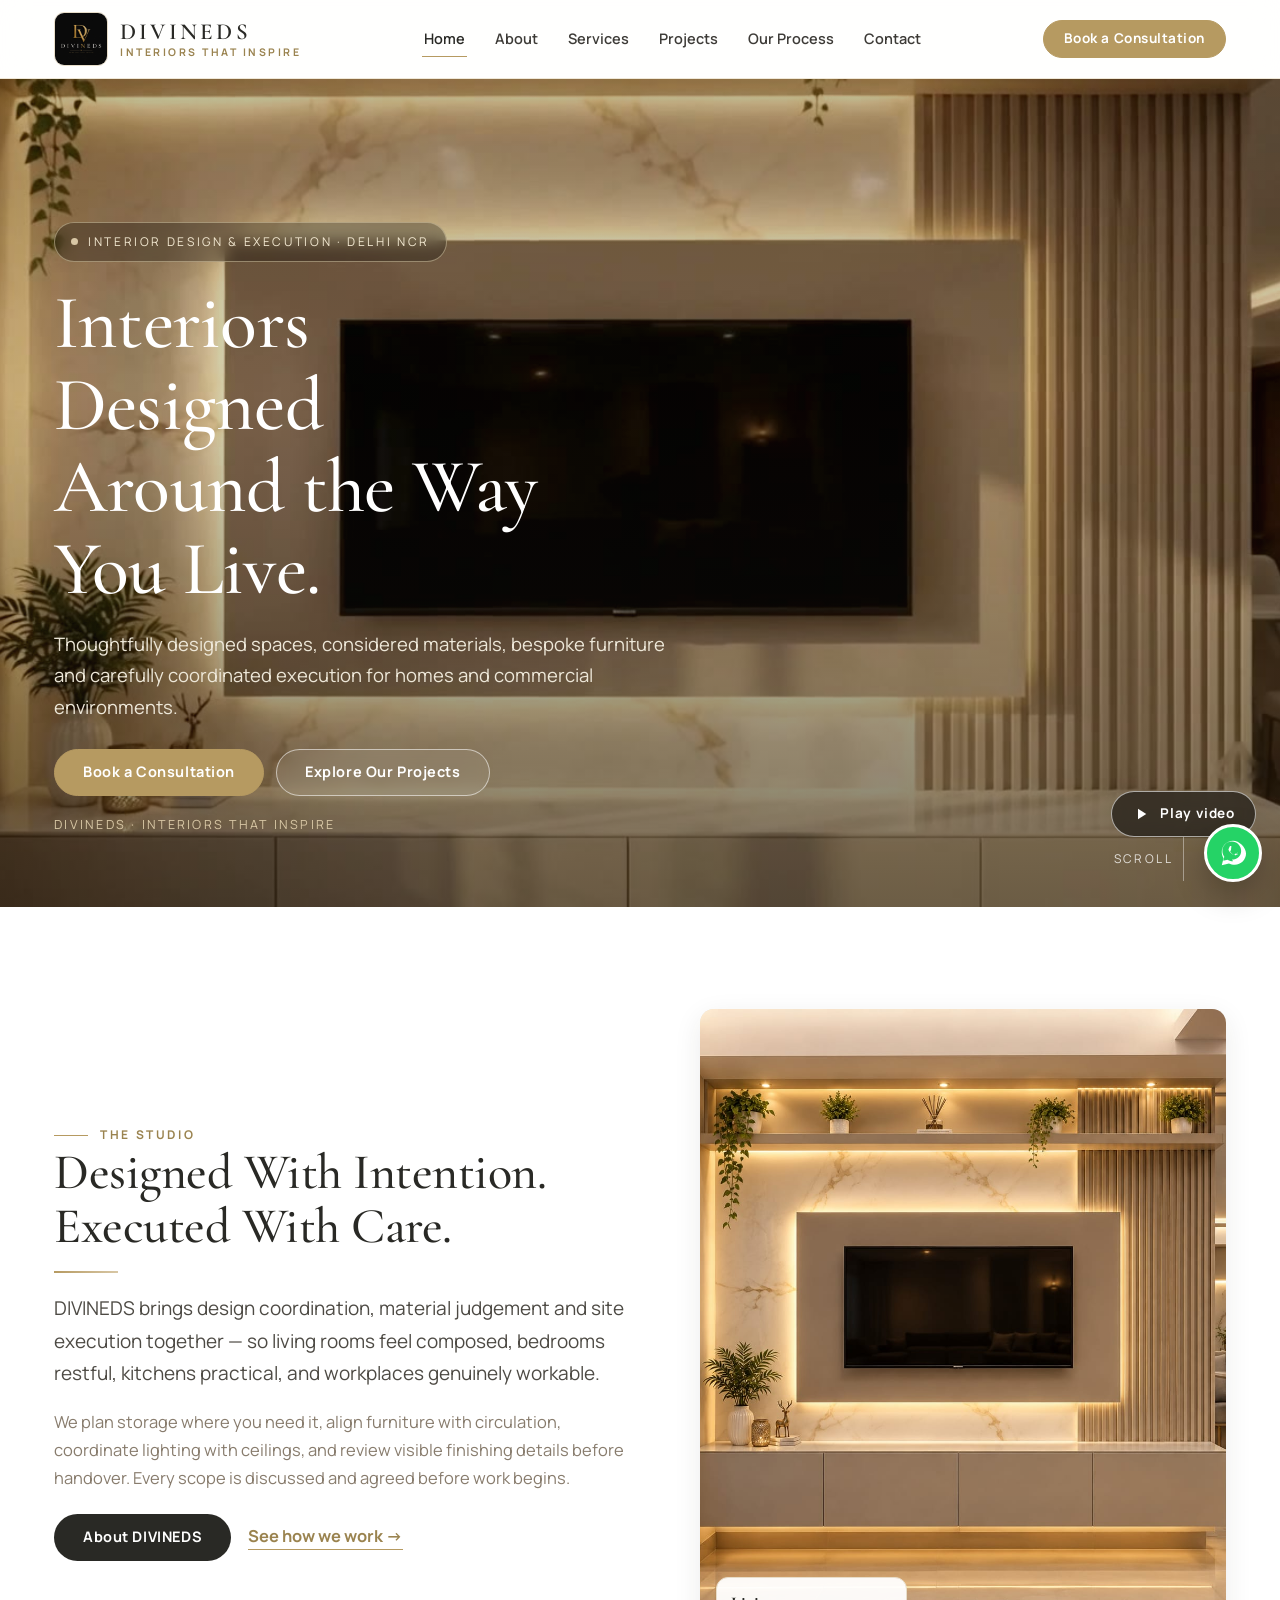
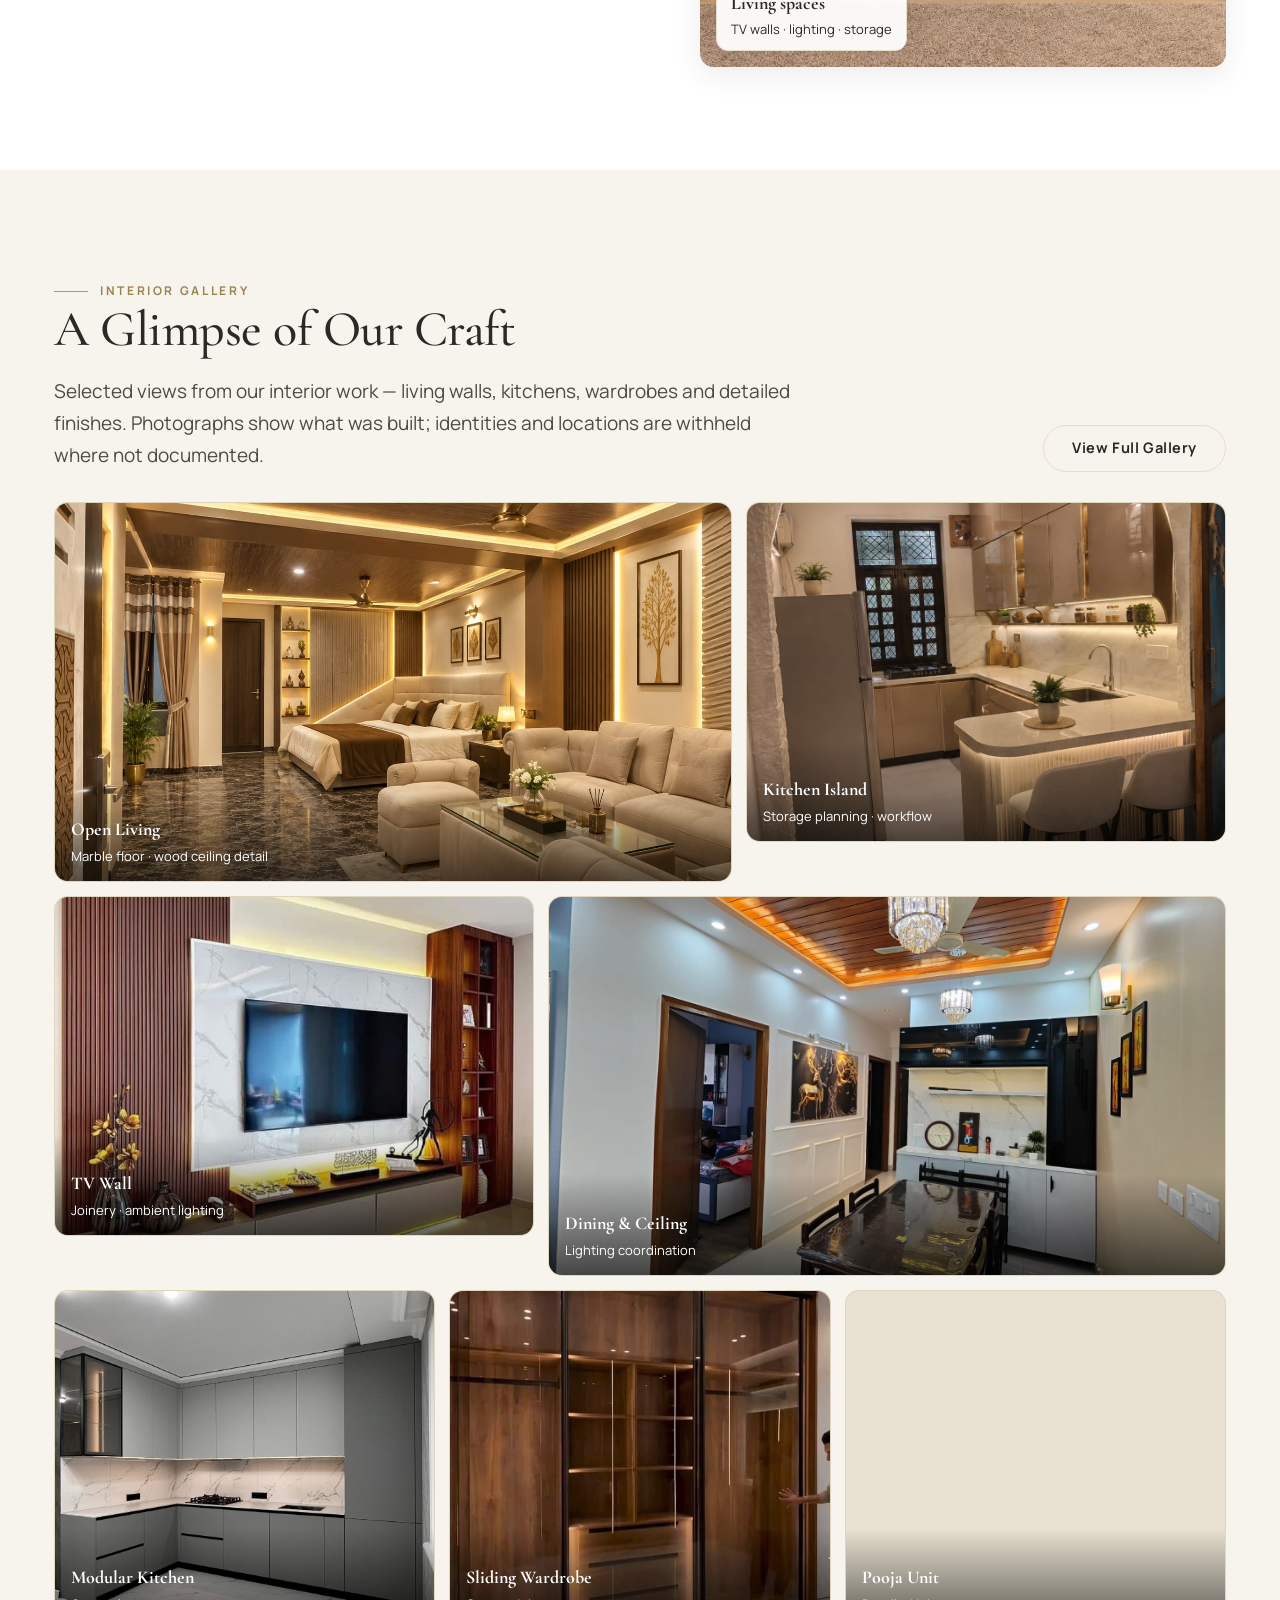
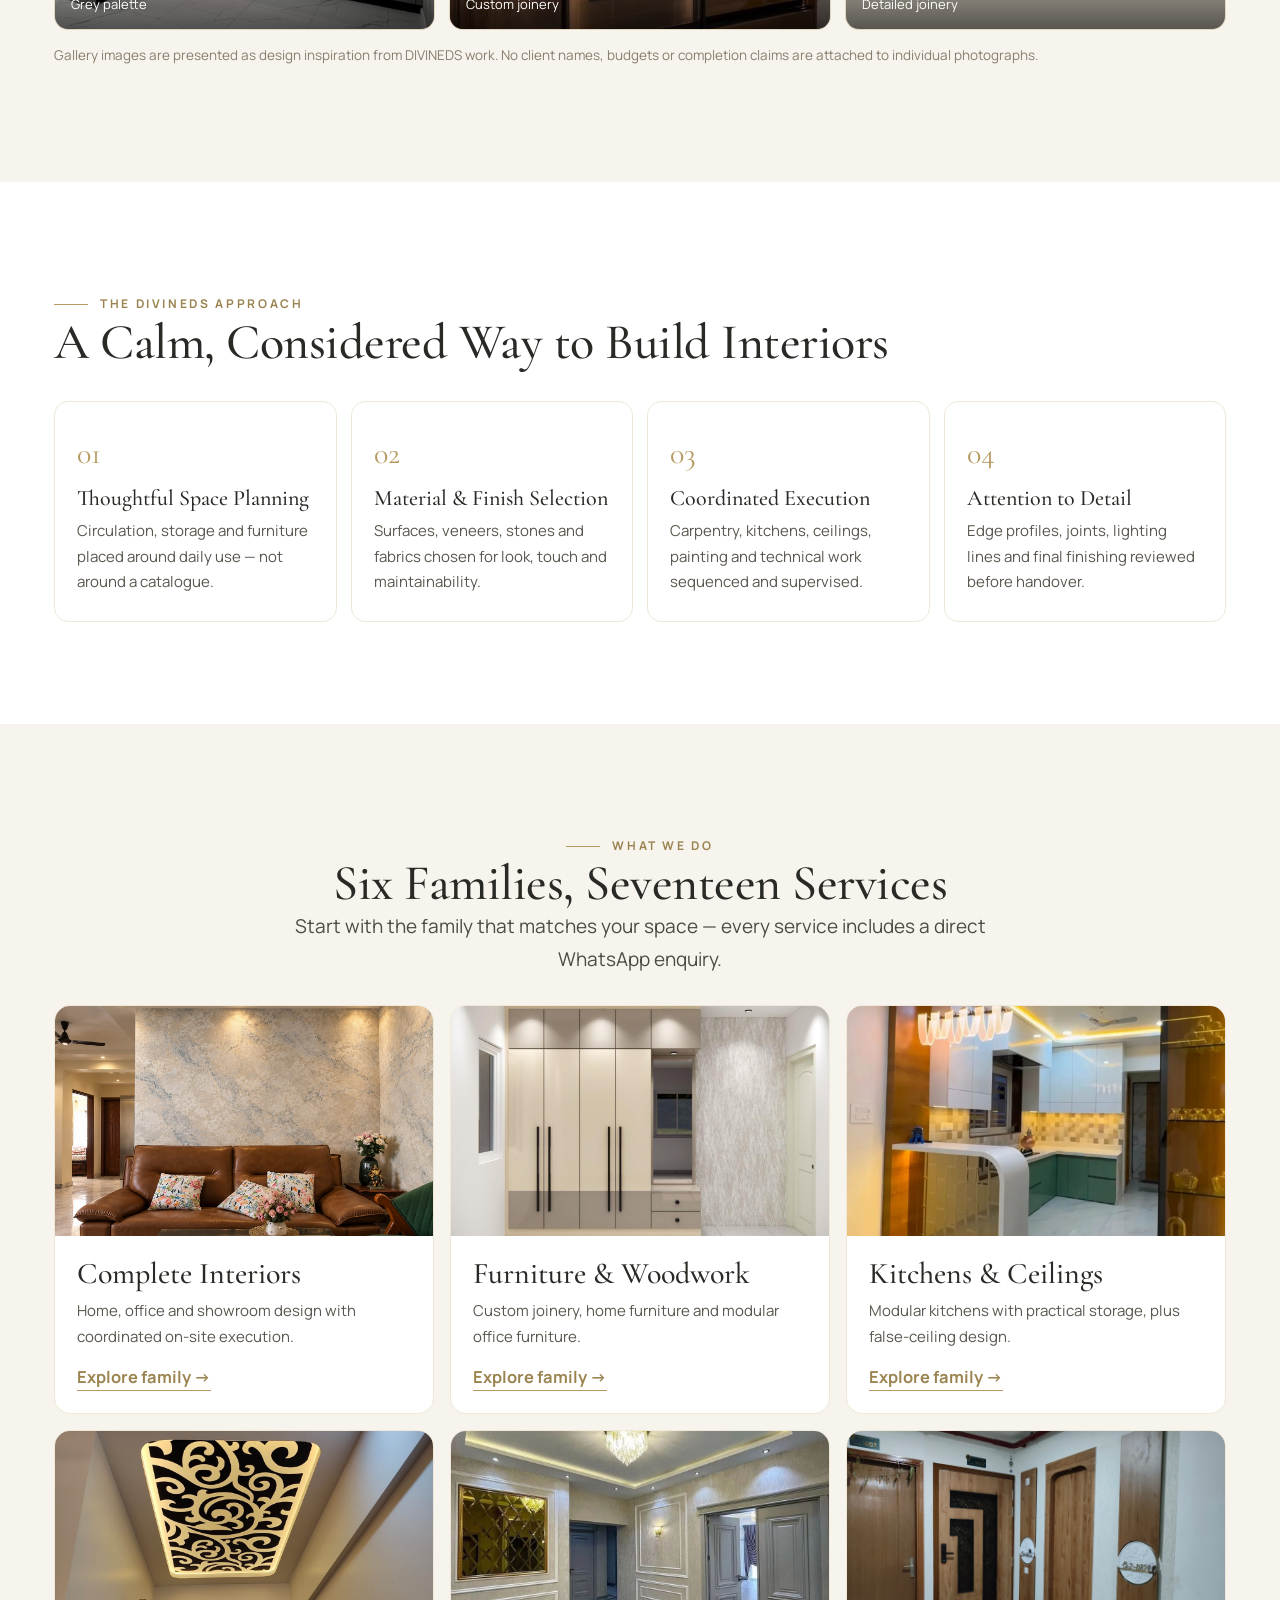
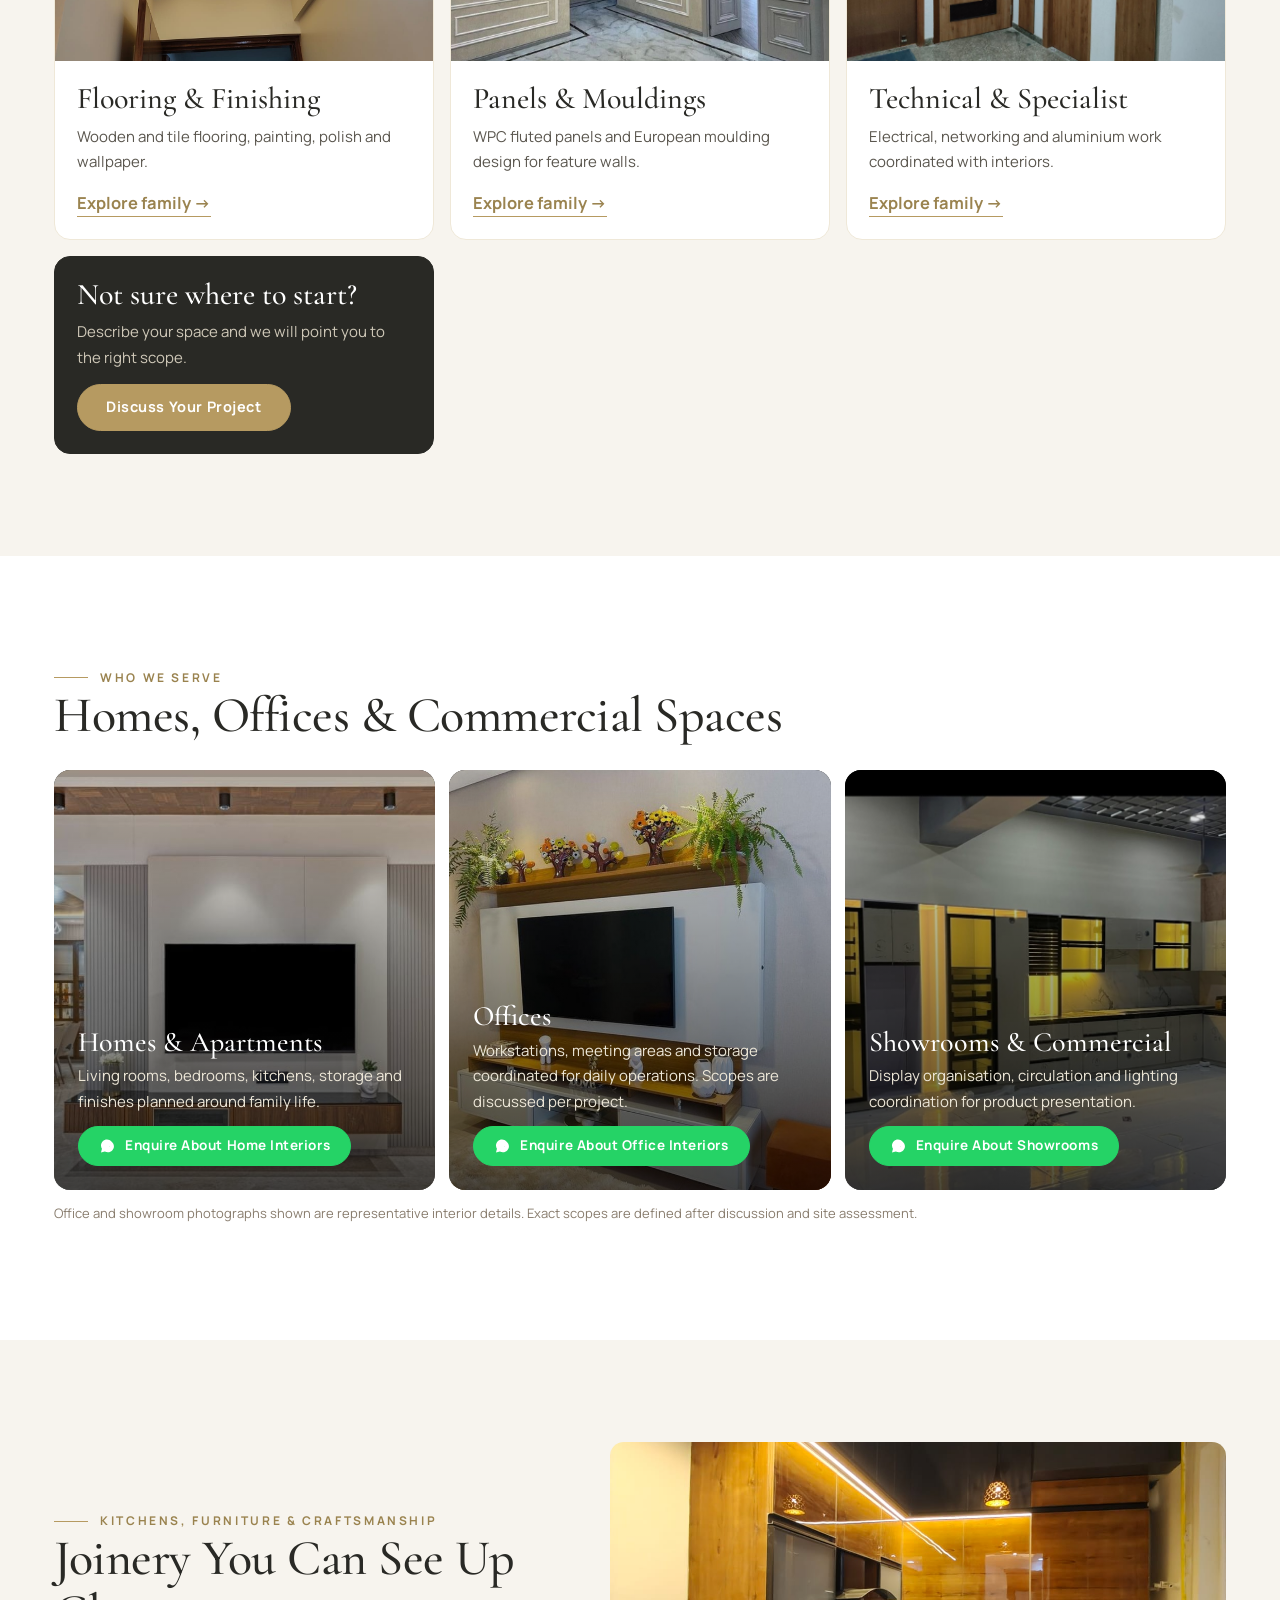
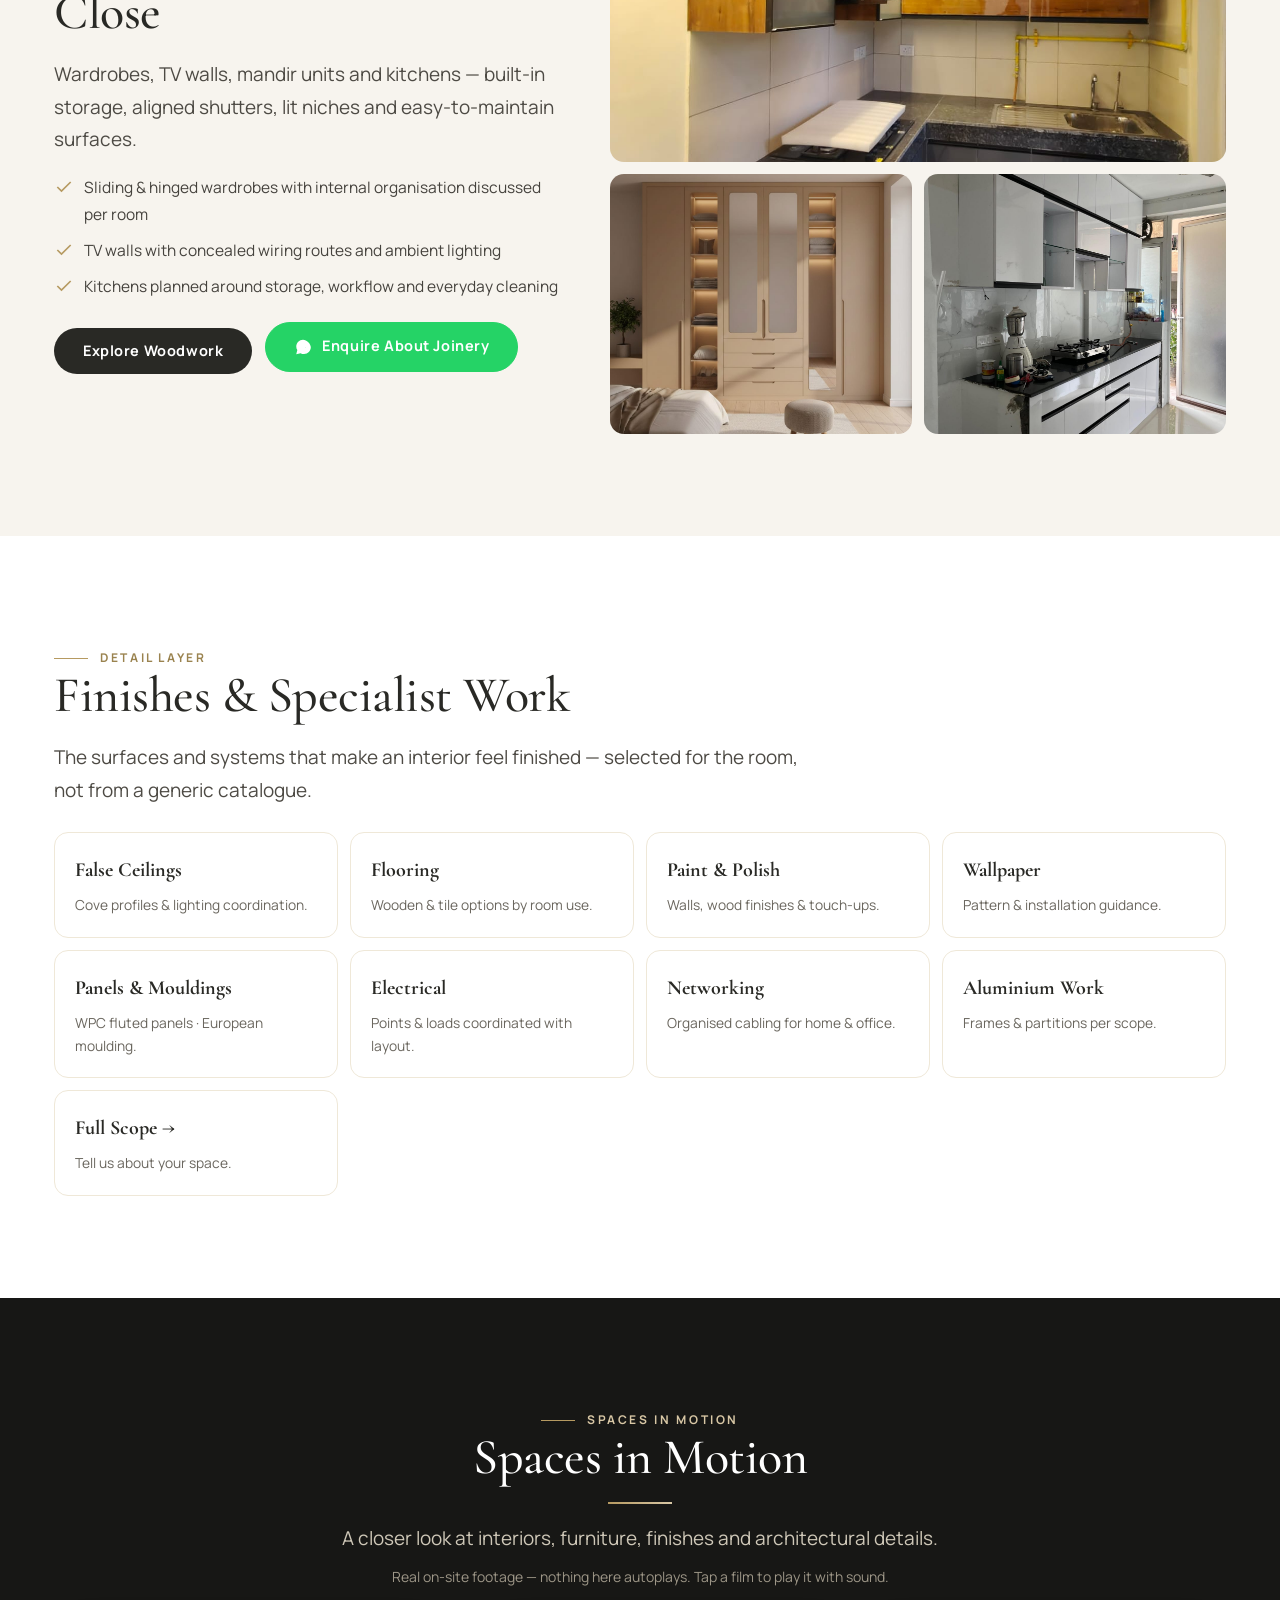
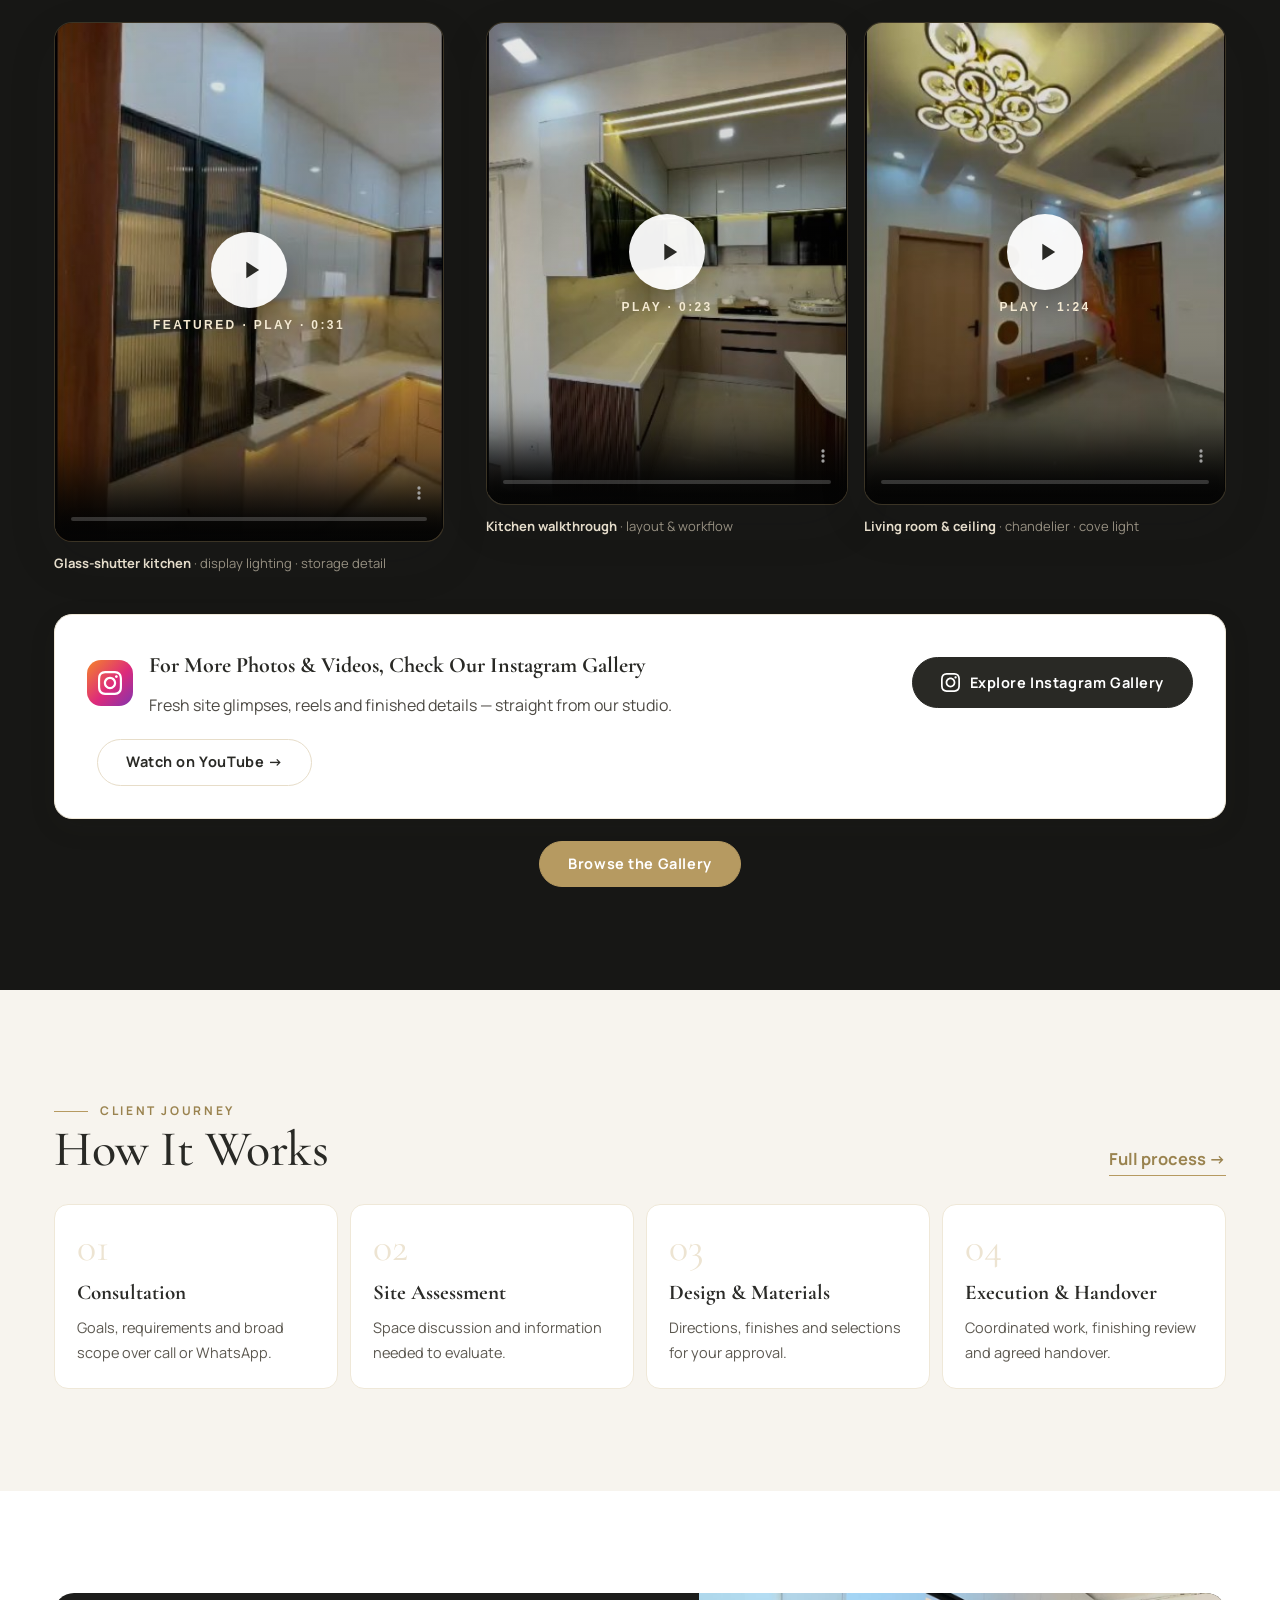
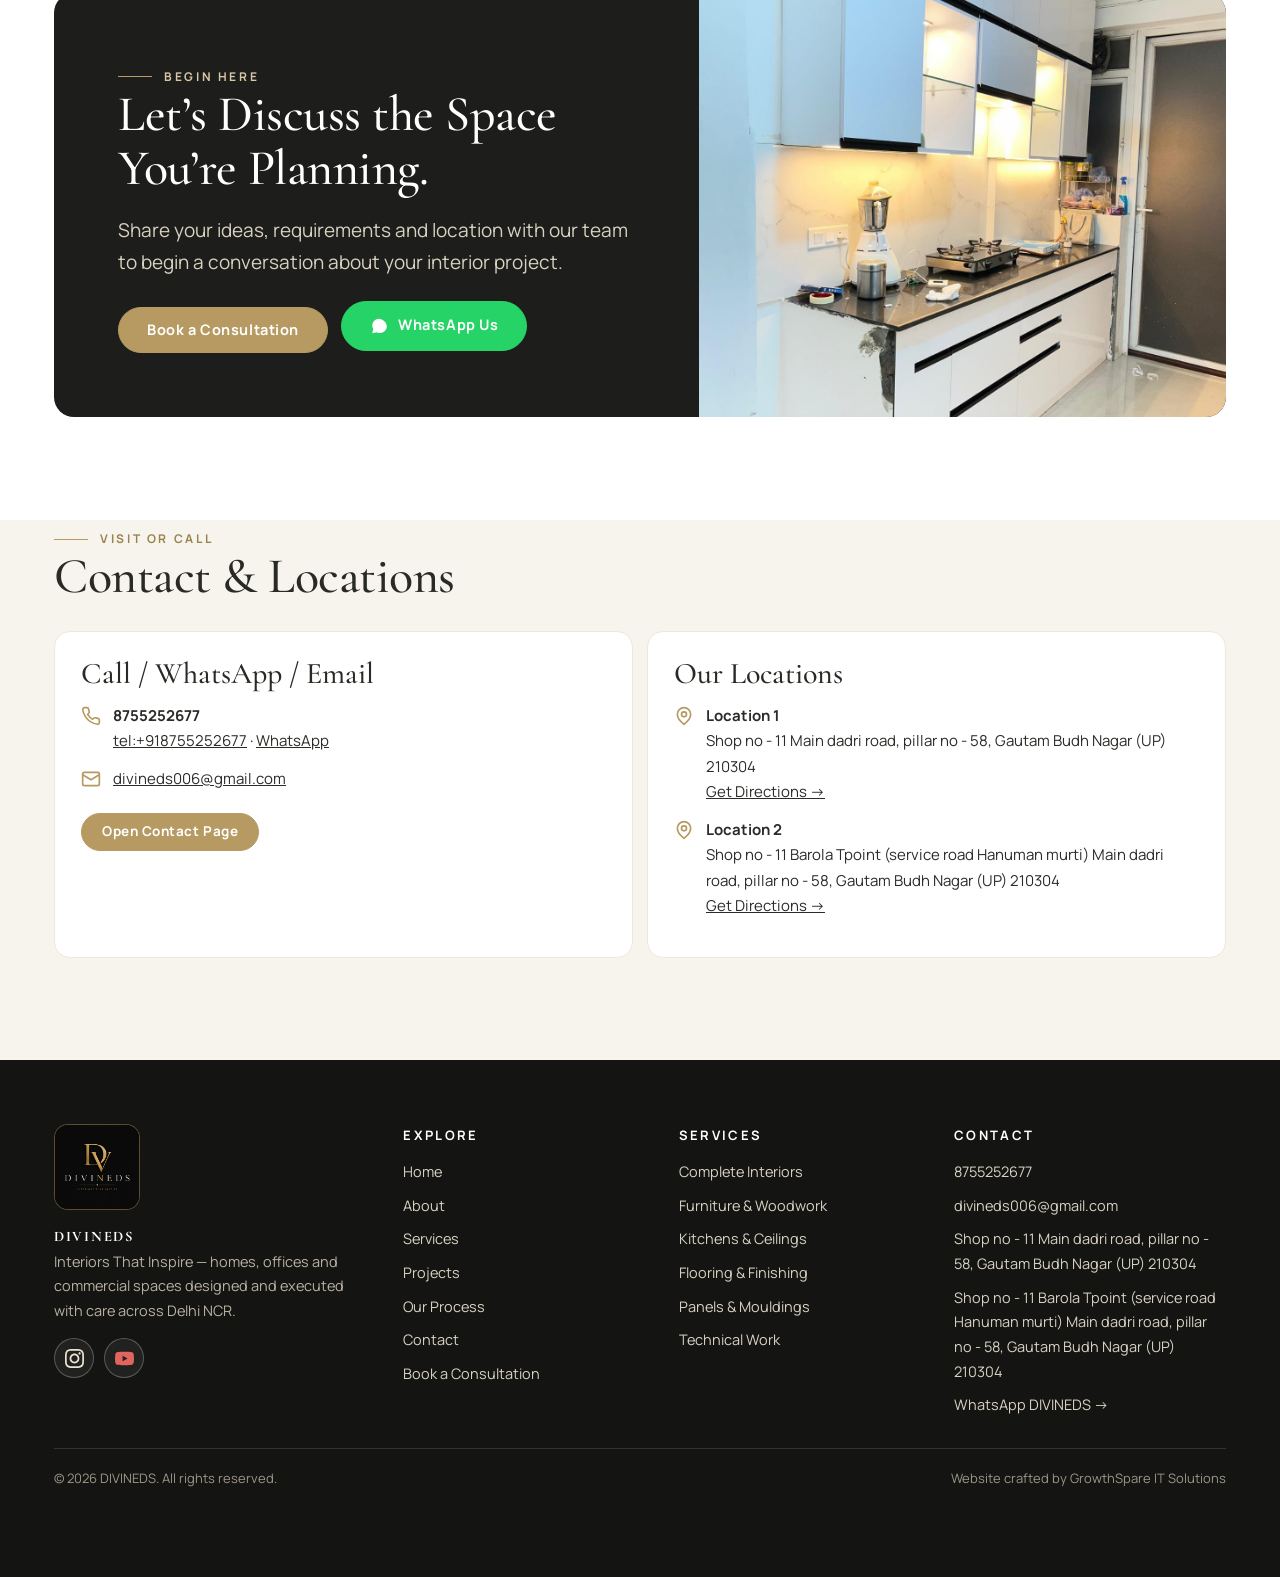
==== commit bcc0075f: "Add new services and finalize DIVINEDS website" ====
--- a/index.html
+++ b/index.html
@@ -4,7 +4,7 @@
 <meta charset="UTF-8">
 <meta name="viewport" content="width=device-width, initial-scale=1.0">
 <title>DIVINEDS — Interiors That Inspire | Luxury Home, Office & Showroom Interiors in Delhi NCR</title>
-<meta name="description" content="DIVINEDS designs and executes refined homes, offices and showrooms across Delhi NCR — modular kitchens, custom woodwork, furniture, flooring, ceilings, finishes and coordinated technical work. Book a consultation.">
+<meta name="description" content="DIVINEDS designs and executes refined homes, offices and showrooms across Delhi NCR — modular kitchens, custom woodwork, furniture, WPC fluted panels, European moulding design, flooring, ceilings, finishes and coordinated technical work. Interior design in Noida Sectors 75–79, Greater Noida and Delhi NCR. Book a consultation.">
 <meta name="theme-color" content="#F7F4EE">
 <link rel="icon" type="image/jpeg" href="logo.jpg">
 <link rel="preconnect" href="https://fonts.googleapis.com">
@@ -17,7 +17,7 @@
 <meta property="og:description" content="Thoughtfully designed spaces, considered materials, bespoke furniture and carefully coordinated execution for homes and commercial environments in Delhi NCR.">
 <meta property="og:image" content="assets/WhatsApp Image 2026-10-11 at 1.36.37 AM (2).jpeg">
 <script type="application/ld+json">
-{"@context":"https://schema.org","@type":"HomeAndConstructionBusiness","name":"DIVINEDS","slogan":"Interiors That Inspire","telephone":"+91-8755252677","email":"divinedsinterior@gmail.com","areaServed":"Delhi NCR","location":[{"@type":"Place","address":{"@type":"PostalAddress","streetAddress":"Shop no - 11 Main dadri road, pillar no - 58, Gautam Budh Nagar (UP) 210304","addressRegion":"Uttar Pradesh","addressCountry":"IN"}},{"@type":"Place","address":{"@type":"PostalAddress","streetAddress":"Shop no - 11 Barola Tpoint (service road Hanuman murti) Main dadri road, pillar no - 58, Gautam Budh Nagar (UP) 210304","addressRegion":"Uttar Pradesh","addressCountry":"IN"}}]}
+{"@context":"https://schema.org","@type":"HomeAndConstructionBusiness","name":"DIVINEDS","slogan":"Interiors That Inspire","telephone":"+91-8755252677","email":"divineds006@gmail.com","areaServed":["Delhi NCR","Greater Noida","Noida Sector 75","Noida Sector 76","Noida Sector 77","Noida Sector 78","Noida Sector 79"],"location":[{"@type":"Place","address":{"@type":"PostalAddress","streetAddress":"Shop no - 11 Main dadri road, pillar no - 58, Gautam Budh Nagar (UP) 210304","addressRegion":"Uttar Pradesh","addressCountry":"IN"}},{"@type":"Place","address":{"@type":"PostalAddress","streetAddress":"Shop no - 11 Barola Tpoint (service road Hanuman murti) Main dadri road, pillar no - 58, Gautam Budh Nagar (UP) 210304","addressRegion":"Uttar Pradesh","addressCountry":"IN"}}]}
 </script>
 </head>
 <body>
@@ -124,13 +124,14 @@
 <section class="section section-ivory">
   <div class="wrap">
     <div class="reveal center"><span class="eyebrow" style="justify-content:center">What We Do</span>
-    <h2 class="h-section">Five Families, Fifteen Services</h2>
+    <h2 class="h-section">Six Families, Seventeen Services</h2>
     <p class="lead" style="margin:0 auto">Start with the family that matches your space — every service includes a direct WhatsApp enquiry.</p></div>
     <div class="families">
       <article class="family reveal"><div class="ph"><img src="assets/WhatsApp Image 2026-10-11 at 1.36.36 AM.jpeg" alt="Living room with leather sofa and stone accent wall" loading="lazy"></div><div class="bd"><h3 class="h-card">Complete Interiors</h3><p>Home, office and showroom design with coordinated on-site execution.</p><a class="link-gold" href="services.html#complete">Explore family →</a></div></article>
       <article class="family reveal"><div class="ph"><img src="assets/WhatsApp Image 2026-10-11 at 1.37.08 AM.jpeg" alt="Beige hinged wardrobe with illuminated side niches beside bed" loading="lazy"></div><div class="bd"><h3 class="h-card">Furniture &amp; Woodwork</h3><p>Custom joinery, home furniture and modular office furniture.</p><a class="link-gold" href="services.html#furniture">Explore family →</a></div></article>
       <article class="family reveal"><div class="ph"><img src="assets/WhatsApp Image 2026-10-11 at 1.36.47 AM (1).jpeg" alt="Modern kitchen with breakfast counter and glass partition" loading="lazy"></div><div class="bd"><h3 class="h-card">Kitchens &amp; Ceilings</h3><p>Modular kitchens with practical storage, plus false-ceiling design.</p><a class="link-gold" href="services.html#kitchens">Explore family →</a></div></article>
       <article class="family reveal"><div class="ph"><img src="assets/WhatsApp Image 2026-10-11 at 1.36.40 AM.jpeg" alt="Backlit geometric false-ceiling panel above staircase" loading="lazy"></div><div class="bd"><h3 class="h-card">Flooring &amp; Finishing</h3><p>Wooden and tile flooring, painting, polish and wallpaper.</p><a class="link-gold" href="services.html#finishing">Explore family →</a></div></article>
+      <article class="family reveal"><div class="ph"><img src="assets/new 2.jpeg" alt="Foyer with European-style wall moulding panels and marble floor" loading="lazy"></div><div class="bd"><h3 class="h-card">Panels &amp; Mouldings</h3><p>WPC fluted panels and European moulding design for feature walls.</p><a class="link-gold" href="services.html#panels">Explore family →</a></div></article>
       <article class="family reveal"><div class="ph"><img src="assets/WhatsApp Image 2026-10-11 at 1.36.39 AM (1).jpeg" alt="Entrance doors with wood finish and inlay detailing" loading="lazy"></div><div class="bd"><h3 class="h-card">Technical &amp; Specialist</h3><p>Electrical, networking and aluminium work coordinated with interiors.</p><a class="link-gold" href="services.html#technical">Explore family →</a></div></article>
       <article class="family reveal" style="justify-content:center;background:var(--charcoal);color:#fff;border-color:var(--charcoal)"><div class="bd"><h3 class="h-card" style="color:#fff">Not sure where to start?</h3><p style="color:#CFC8B8">Describe your space and we will point you to the right scope.</p><a class="btn btn-gold" data-service="General Consultation" href="https://wa.me/918755252677">Discuss Your Project</a></div></article>
     </div>
@@ -181,6 +182,7 @@
       <a href="services.html#finishing"><h4>Flooring</h4><p>Wooden &amp; tile options by room use.</p></a>
       <a href="services.html#finishing"><h4>Paint &amp; Polish</h4><p>Walls, wood finishes &amp; touch-ups.</p></a>
       <a href="services.html#finishing"><h4>Wallpaper</h4><p>Pattern &amp; installation guidance.</p></a>
+      <a href="services.html#panels"><h4>Panels &amp; Mouldings</h4><p>WPC fluted panels · European moulding.</p></a>
       <a href="services.html#technical"><h4>Electrical</h4><p>Points &amp; loads coordinated with layout.</p></a>
       <a href="services.html#technical"><h4>Networking</h4><p>Organised cabling for home &amp; office.</p></a>
       <a href="services.html#technical"><h4>Aluminium Work</h4><p>Frames &amp; partitions per scope.</p></a>
@@ -237,6 +239,7 @@
         <p>Fresh site glimpses, reels and finished details — straight from our studio.</p></div>
       </div>
       <a class="btn btn-insta" href="https://www.instagram.com/divineds_interior22?utm_source=ig_web_button_share_sheet&mdxt=ZDNlZDc0MzIxNw==" target="_blank" rel="noopener noreferrer" aria-label="Visit DIVINEDS on Instagram"><svg viewBox="0 0 24 24" aria-hidden="true"><path d="M12 2.163c3.204 0 3.584.012 4.85.07 3.252.148 4.771 1.691 4.919 4.919.058 1.265.069 1.645.069 4.849 0 3.205-.012 3.584-.069 4.849-.149 3.225-1.664 4.771-4.919 4.919-1.266.058-1.644.07-4.85.07-3.204 0-3.584-.012-4.849-.07-3.26-.149-4.771-1.699-4.919-4.92-.058-1.265-.07-1.644-.07-4.849 0-3.204.013-3.583.07-4.849.149-3.227 1.664-4.771 4.919-4.919 1.266-.057 1.645-.069 4.849-.069zm0-2.163c-3.259 0-3.667.014-4.947.072-4.358.2-6.78 2.618-6.98 6.98-.059 1.281-.073 1.689-.073 4.948 0 3.259.014 3.668.072 4.948.2 4.358 2.618 6.78 6.98 6.98 1.281.058 1.689.072 4.948.072 3.259 0 3.668-.014 4.948-.072 4.354-.2 6.782-2.618 6.979-6.98.059-1.28.073-1.689.073-4.948 0-3.259-.014-3.667-.072-4.947-.196-4.354-2.617-6.78-6.979-6.98-1.281-.059-1.69-.073-4.949-.073zm0 5.838c-3.403 0-6.162 2.759-6.162 6.162s2.759 6.163 6.162 6.163 6.162-2.759 6.162-6.163c0-3.403-2.759-6.162-6.162-6.162zm0 10.162c-2.209 0-4-1.79-4-4 0-2.209 1.791-4 4-4s4 1.791 4 4c0 2.21-1.791 4-4 4zm6.406-11.845c-.796 0-1.441.645-1.441 1.44s.645 1.44 1.441 1.44c.795 0 1.439-.645 1.439-1.44s-.644-1.44-1.439-1.44z"/></svg>Explore Instagram Gallery</a>
+      <a class="btn btn-ghost" href="https://youtube.com/@divinedsinterior?si=07XDv7aZhD7g5hRN" target="_blank" rel="noopener noreferrer" aria-label="Visit DIVINEDS on YouTube" style="margin-left:10px">Watch on YouTube →</a>
     </div>
     <div class="mt center"><a class="btn btn-gold" href="projects.html">Browse the Gallery</a></div>
   </div>
@@ -276,7 +279,7 @@
     <div class="contact-grid">
       <div class="c-card reveal"><h3 class="h-card">Call / WhatsApp / Email</h3>
         <div class="c-row"><svg width="20" height="20" viewBox="0 0 24 24" fill="none" stroke="#B69A61" stroke-width="2"><path d="M22 16.9v3a2 2 0 0 1-2.2 2 19.8 19.8 0 0 1-8.6-3.1 19.5 19.5 0 0 1-6-6A19.8 19.8 0 0 1 2.1 4.2 2 2 0 0 1 4.1 2h3a2 2 0 0 1 2 1.7c.1 1 .4 2 .7 2.9a2 2 0 0 1-.5 2.1L8 10a16 16 0 0 0 6 6l1.3-1.3a2 2 0 0 1 2.1-.5c.9.3 1.9.6 2.9.7a2 2 0 0 1 1.7 2z"/></svg><span><strong>8755252677</strong><br><a href="tel:+918755252677">tel:+918755252677</a> · <a data-wa-general="General Consultation" href="https://wa.me/918755252677">WhatsApp</a></span></div>
-        <div class="c-row"><svg width="20" height="20" viewBox="0 0 24 24" fill="none" stroke="#B69A61" stroke-width="2"><rect x="2" y="4" width="20" height="16" rx="2"/><path d="m22 7-10 6L2 7"/></svg><span><a href="mailto:divinedsinterior@gmail.com">divinedsinterior@gmail.com</a></span></div>
+        <div class="c-row"><svg width="20" height="20" viewBox="0 0 24 24" fill="none" stroke="#B69A61" stroke-width="2"><rect x="2" y="4" width="20" height="16" rx="2"/><path d="m22 7-10 6L2 7"/></svg><span><a href="mailto:divineds006@gmail.com">divineds006@gmail.com</a></span></div>
         <div class="mt"><a class="btn btn-gold btn-sm" href="contact.html">Open Contact Page</a></div>
       </div>
       <div class="c-card reveal"><h3 class="h-card">Our Locations</h3>
@@ -291,10 +294,10 @@
 <footer>
   <div class="wrap">
     <div class="foot-grid">
-      <div class="foot-brand"><img src="logo.jpg" alt="DIVINEDS logo" loading="lazy"><p style="margin-top:14px"><strong style="color:#fff;font-family:var(--font-serif);letter-spacing:.12em">DIVINEDS</strong><br>Interiors That Inspire — homes, offices and commercial spaces designed and executed with care across Delhi NCR.</p><div class="foot-social"><a href="https://www.instagram.com/divineds_interior22?utm_source=ig_web_button_share_sheet&mdxt=ZDNlZDc0MzIxNw==" target="_blank" rel="noopener noreferrer" aria-label="Visit DIVINEDS on Instagram"><svg viewBox="0 0 24 24" aria-hidden="true"><path d="M12 2.163c3.204 0 3.584.012 4.85.07 3.252.148 4.771 1.691 4.919 4.919.058 1.265.069 1.645.069 4.849 0 3.205-.012 3.584-.069 4.849-.149 3.225-1.664 4.771-4.919 4.919-1.266.058-1.644.07-4.85.07-3.204 0-3.584-.012-4.849-.07-3.26-.149-4.771-1.699-4.919-4.92-.058-1.265-.07-1.644-.07-4.849 0-3.204.013-3.583.07-4.849.149-3.227 1.664-4.771 4.919-4.919 1.266-.057 1.645-.069 4.849-.069zm0-2.163c-3.259 0-3.667.014-4.947.072-4.358.2-6.78 2.618-6.98 6.98-.059 1.281-.073 1.689-.073 4.948 0 3.259.014 3.668.072 4.948.2 4.358 2.618 6.78 6.98 6.98 1.281.058 1.689.072 4.948.072 3.259 0 3.668-.014 4.948-.072 4.354-.2 6.782-2.618 6.979-6.98.059-1.28.073-1.689.073-4.948 0-3.259-.014-3.667-.072-4.947-.196-4.354-2.617-6.78-6.979-6.98-1.281-.059-1.69-.073-4.949-.073zm0 5.838c-3.403 0-6.162 2.759-6.162 6.162s2.759 6.163 6.162 6.163 6.162-2.759 6.162-6.163c0-3.403-2.759-6.162-6.162-6.162zm0 10.162c-2.209 0-4-1.79-4-4 0-2.209 1.791-4 4-4s4 1.791 4 4c0 2.21-1.791 4-4 4zm6.406-11.845c-.796 0-1.441.645-1.441 1.44s.645 1.44 1.441 1.44c.795 0 1.439-.645 1.439-1.44s-.644-1.44-1.439-1.44z"/></svg></a></div></div>
+      <div class="foot-brand"><img src="logo.jpg" alt="DIVINEDS logo" loading="lazy"><p style="margin-top:14px"><strong style="color:#fff;font-family:var(--font-serif);letter-spacing:.12em">DIVINEDS</strong><br>Interiors That Inspire — homes, offices and commercial spaces designed and executed with care across Delhi NCR.</p><div class="foot-social"><a href="https://www.instagram.com/divineds_interior22?utm_source=ig_web_button_share_sheet&mdxt=ZDNlZDc0MzIxNw==" target="_blank" rel="noopener noreferrer" aria-label="Visit DIVINEDS on Instagram"><svg viewBox="0 0 24 24" aria-hidden="true"><path d="M12 2.163c3.204 0 3.584.012 4.85.07 3.252.148 4.771 1.691 4.919 4.919.058 1.265.069 1.645.069 4.849 0 3.205-.012 3.584-.069 4.849-.149 3.225-1.664 4.771-4.919 4.919-1.266.058-1.644.07-4.85.07-3.204 0-3.584-.012-4.849-.07-3.26-.149-4.771-1.699-4.919-4.92-.058-1.265-.07-1.644-.07-4.849 0-3.204.013-3.583.07-4.849.149-3.227 1.664-4.771 4.919-4.919 1.266-.057 1.645-.069 4.849-.069zm0-2.163c-3.259 0-3.667.014-4.947.072-4.358.2-6.78 2.618-6.98 6.98-.059 1.281-.073 1.689-.073 4.948 0 3.259.014 3.668.072 4.948.2 4.358 2.618 6.78 6.98 6.98 1.281.058 1.689.072 4.948.072 3.259 0 3.668-.014 4.948-.072 4.354-.2 6.782-2.618 6.979-6.98.059-1.28.073-1.689.073-4.948 0-3.259-.014-3.667-.072-4.947-.196-4.354-2.617-6.78-6.979-6.98-1.281-.059-1.69-.073-4.949-.073zm0 5.838c-3.403 0-6.162 2.759-6.162 6.162s2.759 6.163 6.162 6.163 6.162-2.759 6.162-6.163c0-3.403-2.759-6.162-6.162-6.162zm0 10.162c-2.209 0-4-1.79-4-4 0-2.209 1.791-4 4-4s4 1.791 4 4c0 2.21-1.791 4-4 4zm6.406-11.845c-.796 0-1.441.645-1.441 1.44s.645 1.44 1.441 1.44c.795 0 1.439-.645 1.439-1.44s-.644-1.44-1.439-1.44z"/></svg></a><a class="yt" href="https://youtube.com/@divinedsinterior?si=07XDv7aZhD7g5hRN" target="_blank" rel="noopener noreferrer" aria-label="Visit DIVINEDS on YouTube"><svg viewBox="0 0 24 24" aria-hidden="true"><path d="M23.5 6.2a3 3 0 0 0-2.1-2.1C19.5 3.5 12 3.5 12 3.5s-7.5 0-9.4.6A3 3 0 0 0 .5 6.2 31.3 31.3 0 0 0 0 12a31.3 31.3 0 0 0 .5 5.8 3 3 0 0 0 2.1 2.1c1.9.6 9.4.6 9.4.6s7.5 0 9.4-.6a3 3 0 0 0 2.1-2.1A31.3 31.3 0 0 0 24 12a31.3 31.3 0 0 0-.5-5.8zM9.6 15.6V8.4L15.8 12l-6.2 3.6z"/></svg></a></div></div>
       <div><h5>Explore</h5><ul><li><a href="index.html">Home</a></li><li><a href="about.html">About</a></li><li><a href="services.html">Services</a></li><li><a href="projects.html">Projects</a></li><li><a href="process.html">Our Process</a></li><li><a href="contact.html">Contact</a></li><li><a href="consultation.html">Book a Consultation</a></li></ul></div>
-      <div><h5>Services</h5><ul><li><a href="services.html#complete">Complete Interiors</a></li><li><a href="services.html#furniture">Furniture &amp; Woodwork</a></li><li><a href="services.html#kitchens">Kitchens &amp; Ceilings</a></li><li><a href="services.html#finishing">Flooring &amp; Finishing</a></li><li><a href="services.html#technical">Technical Work</a></li></ul></div>
-      <div><h5>Contact</h5><ul><li><a href="tel:+918755252677">8755252677</a></li><li><a href="mailto:divinedsinterior@gmail.com">divinedsinterior@gmail.com</a></li><li>Shop no - 11 Main dadri road, pillar no - 58, Gautam Budh Nagar (UP) 210304</li><li>Shop no - 11 Barola Tpoint (service road Hanuman murti) Main dadri road, pillar no - 58, Gautam Budh Nagar (UP) 210304</li><li><a data-wa-general="General Consultation" href="https://wa.me/918755252677">WhatsApp DIVINEDS →</a></li></ul></div>
+      <div><h5>Services</h5><ul><li><a href="services.html#complete">Complete Interiors</a></li><li><a href="services.html#furniture">Furniture &amp; Woodwork</a></li><li><a href="services.html#kitchens">Kitchens &amp; Ceilings</a></li><li><a href="services.html#finishing">Flooring &amp; Finishing</a></li><li><a href="services.html#panels">Panels &amp; Mouldings</a></li><li><a href="services.html#technical">Technical Work</a></li></ul></div>
+      <div><h5>Contact</h5><ul><li><a href="tel:+918755252677">8755252677</a></li><li><a href="mailto:divineds006@gmail.com">divineds006@gmail.com</a></li><li>Shop no - 11 Main dadri road, pillar no - 58, Gautam Budh Nagar (UP) 210304</li><li>Shop no - 11 Barola Tpoint (service road Hanuman murti) Main dadri road, pillar no - 58, Gautam Budh Nagar (UP) 210304</li><li><a data-wa-general="General Consultation" href="https://wa.me/918755252677">WhatsApp DIVINEDS →</a></li></ul></div>
     </div>
     <div class="foot-bottom"><span>© <span data-year>2026</span> DIVINEDS. All rights reserved.</span><span>Website crafted by GrowthSpare IT Solutions</span></div>
   </div>
--- a/css/styles.css
+++ b/css/styles.css
@@ -363,3 +363,19 @@
 /* utility */
 .mt{margin-top:22px}.center{text-align:center}
 .divider{height:1px;background:var(--line-soft);margin:0}
+/* Areas We Serve (contact) — ivory card, gold accents, prominent preferred sectors */
+.serve-card{background:#FFFEFB;border:1px solid var(--line);border-radius:18px;padding:clamp(24px,4vw,44px);margin-top:26px;box-shadow:var(--shadow-sm);text-align:center}
+.serve-kicker{font-size:12px;letter-spacing:.24em;text-transform:uppercase;color:var(--gold-deep);font-weight:800;margin:10px 0 0}
+.serve-copy{color:#4d4a44;max-width:64ch;margin:14px auto 0}
+.serve-label{font-size:12px;letter-spacing:.2em;text-transform:uppercase;color:var(--gold-deep);font-weight:800;margin:26px 0 12px}
+.serve-pills{list-style:none;margin:0;padding:0;display:flex;flex-wrap:wrap;gap:10px;justify-content:center}
+.serve-pills li{display:inline-flex;align-items:center;gap:8px;padding:11px 18px;border-radius:999px;font-size:14.5px;font-weight:700;border:1px solid var(--gold);background:#fff;color:var(--charcoal)}
+.serve-pills li svg{width:16px;height:16px;fill:none;stroke:var(--gold-deep);stroke-width:2;flex:0 0 16px}
+.serve-pills-primary li{background:linear-gradient(180deg,#FFFDF6,#FBF5E7);border-color:var(--gold);box-shadow:0 6px 18px rgba(182,154,97,.16);font-size:15px;padding:12px 22px}
+.serve-pills-secondary li{background:var(--ivory);border-style:dashed;color:#5a544a;font-weight:600}
+.serve-note{font-size:13px;margin:20px auto 0;max-width:62ch}
+@media(max-width:560px){.serve-pills-primary li{font-size:14px;padding:10px 16px}}
+/* YouTube footer icon — restrained red glyph inside existing luxury circle */
+.foot-social a.yt svg{fill:#E0655F}
+.foot-social a.yt:hover svg{fill:#ff6b64}
+.link-gold{color:var(--gold-deep);font-weight:700}
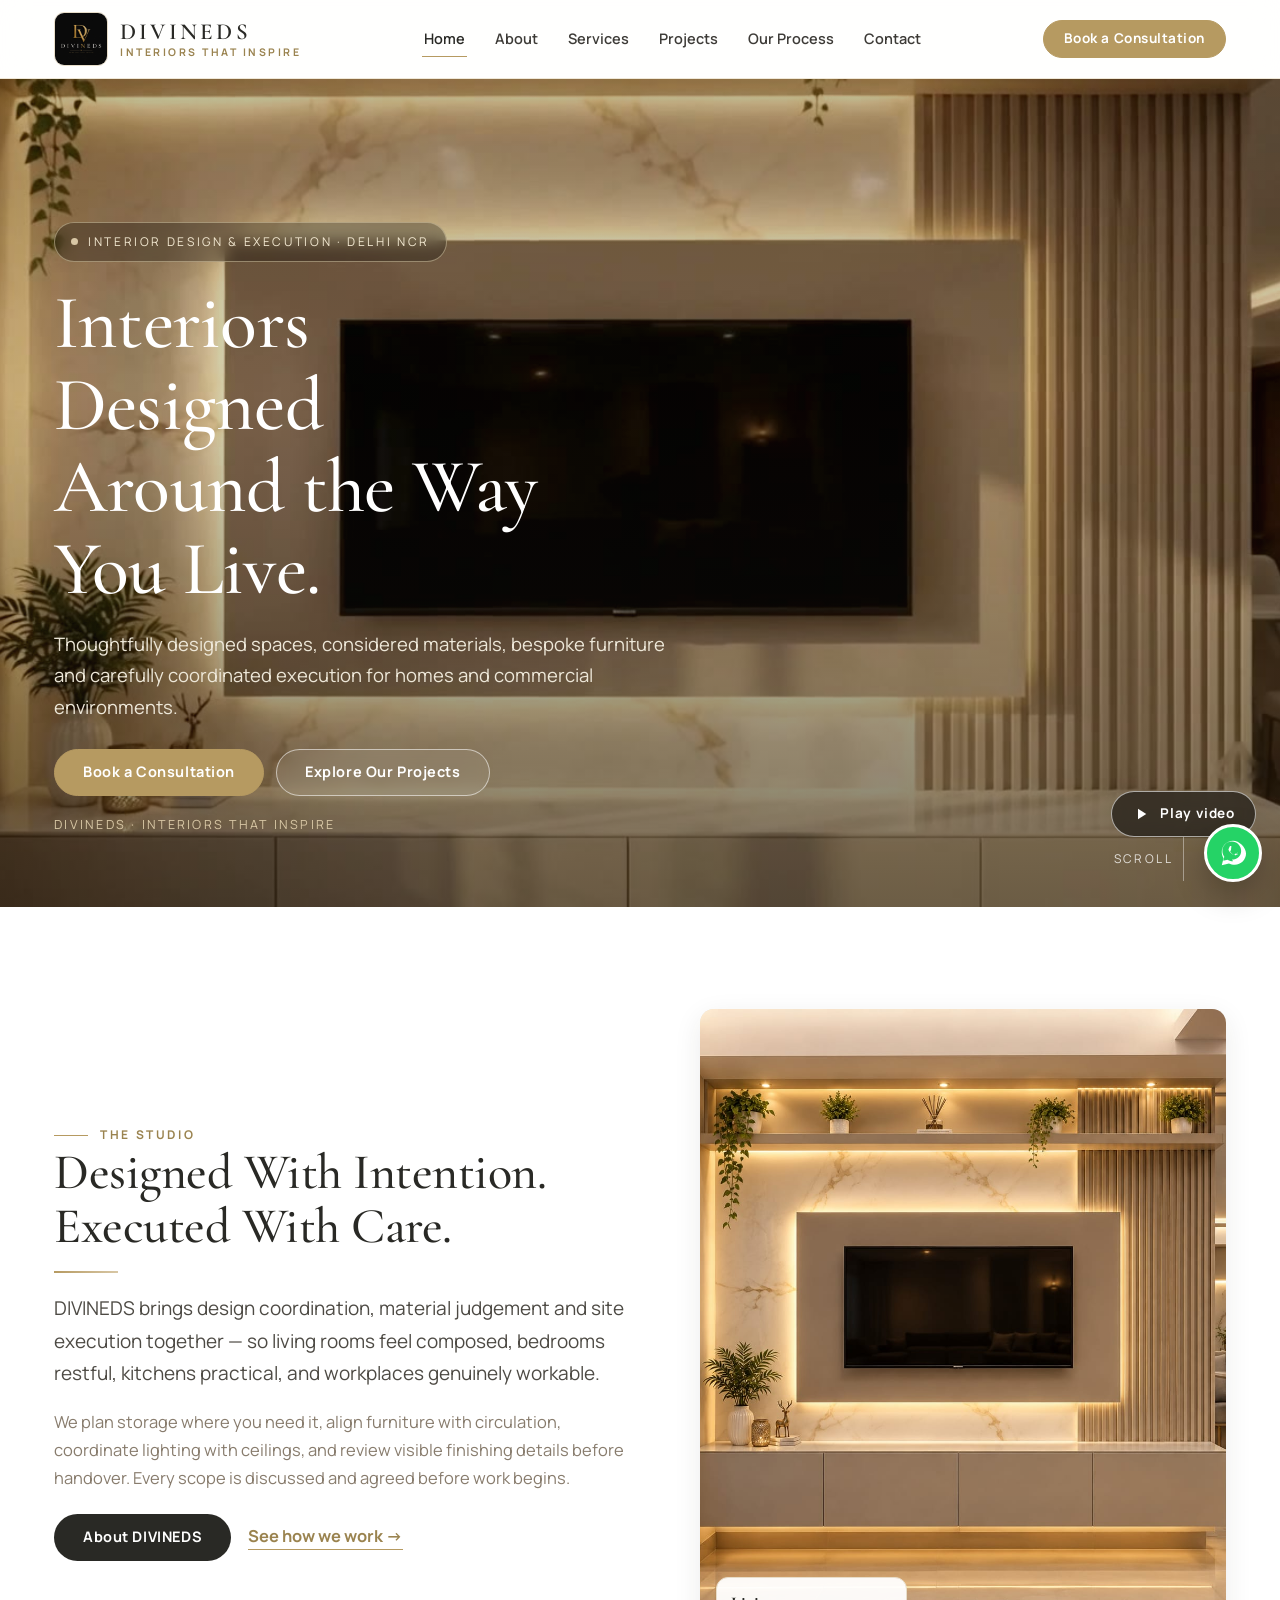
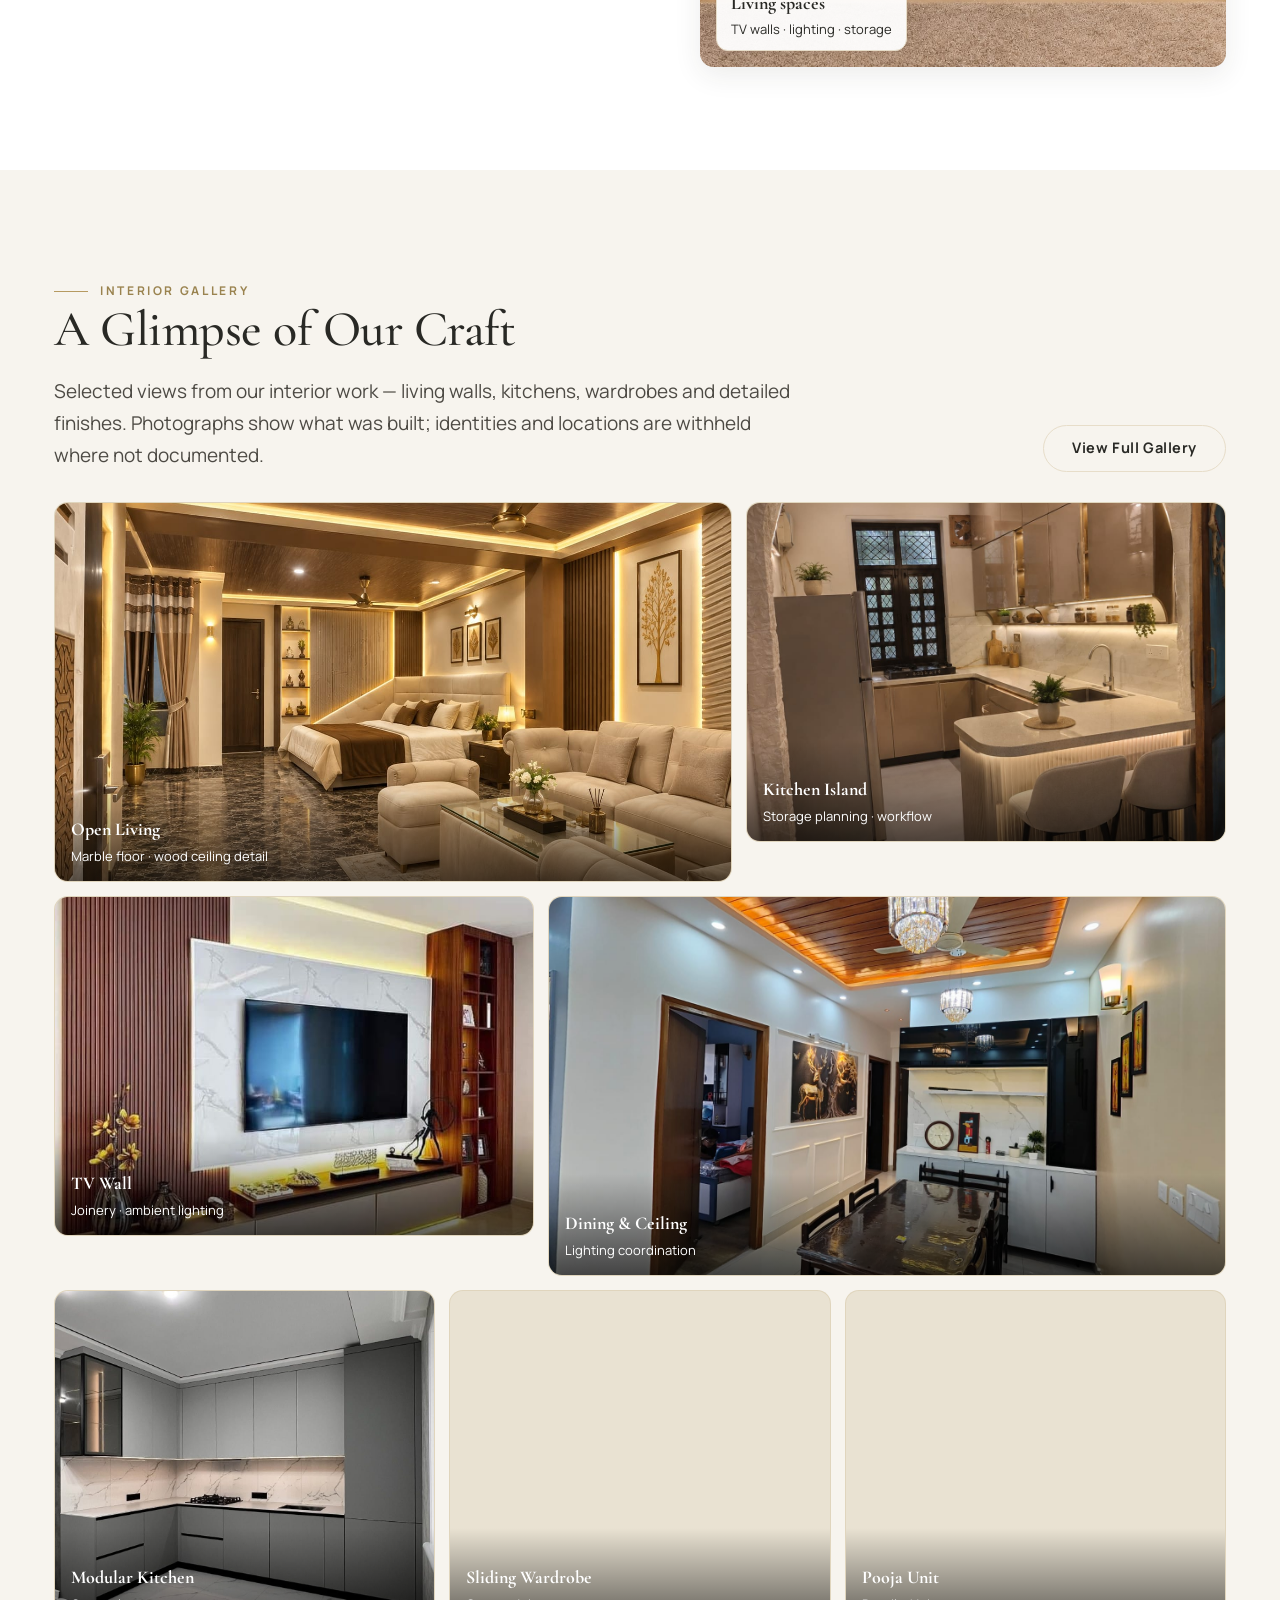
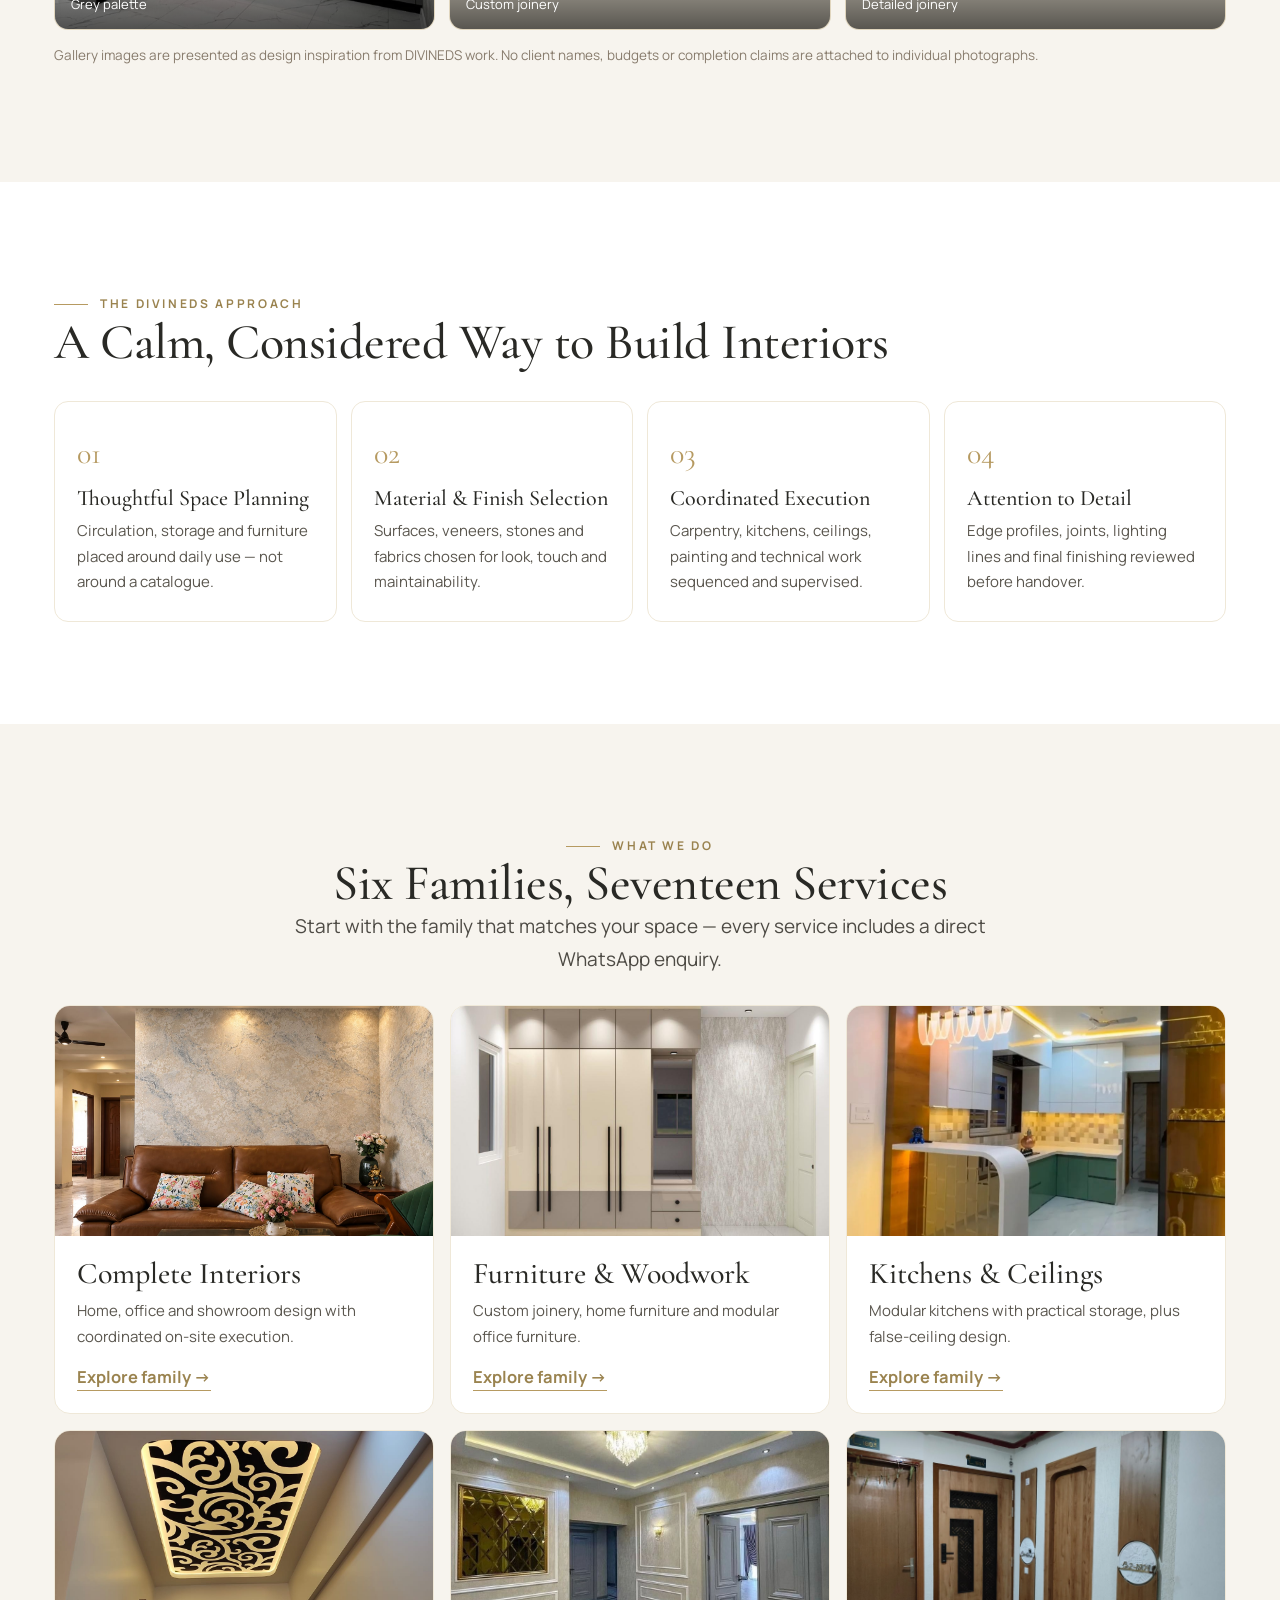
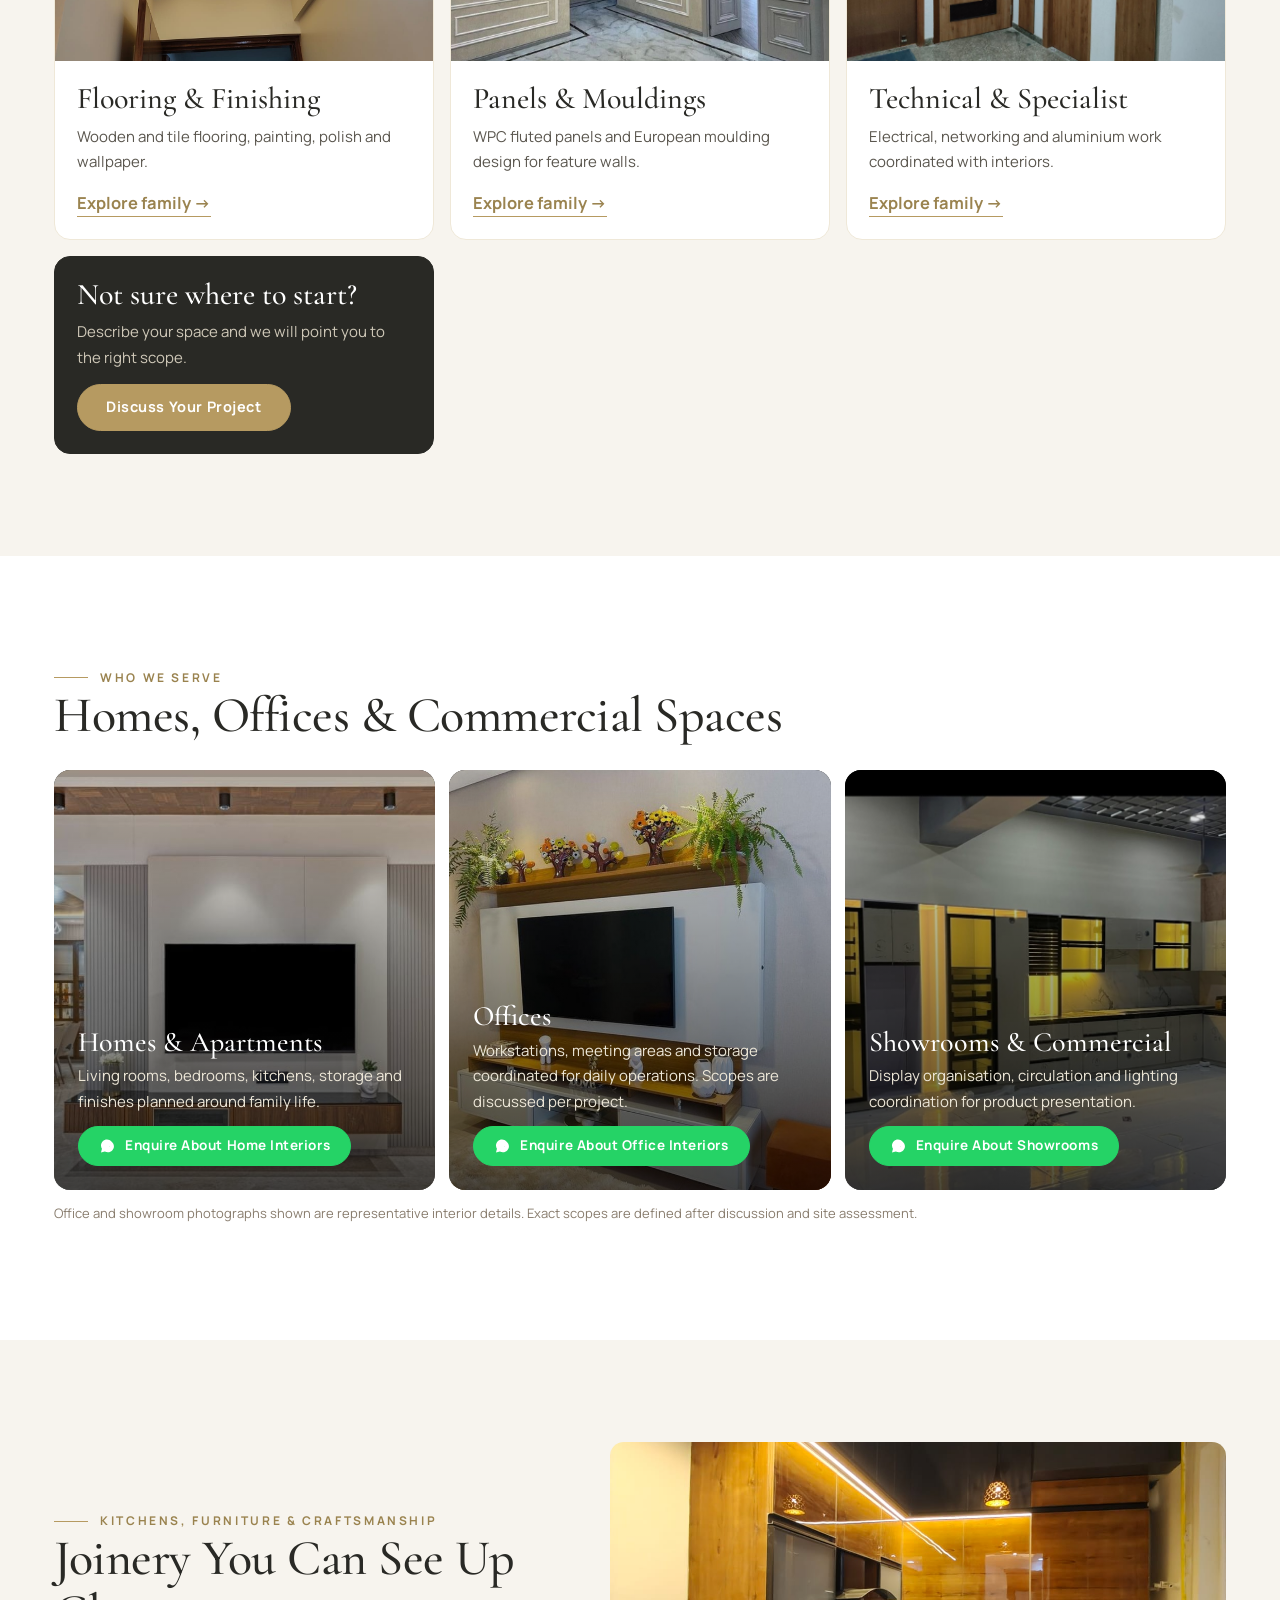
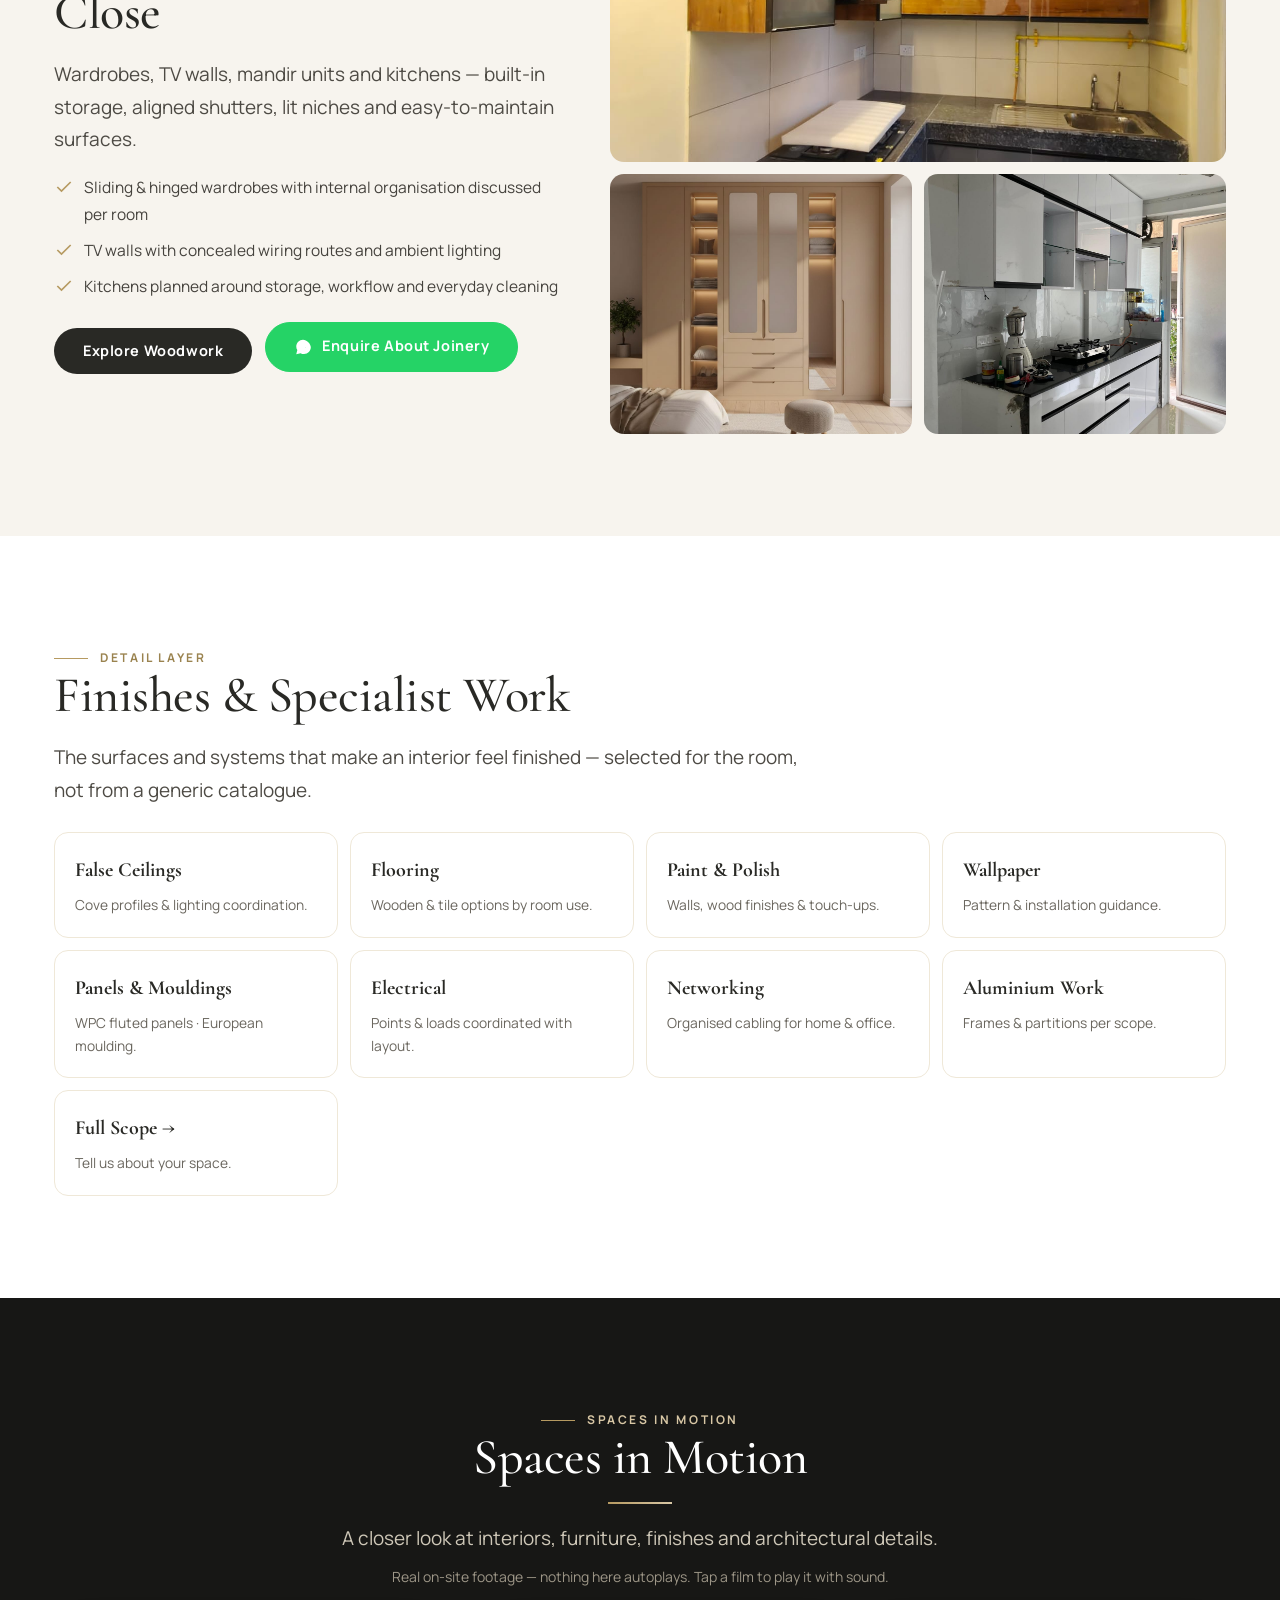
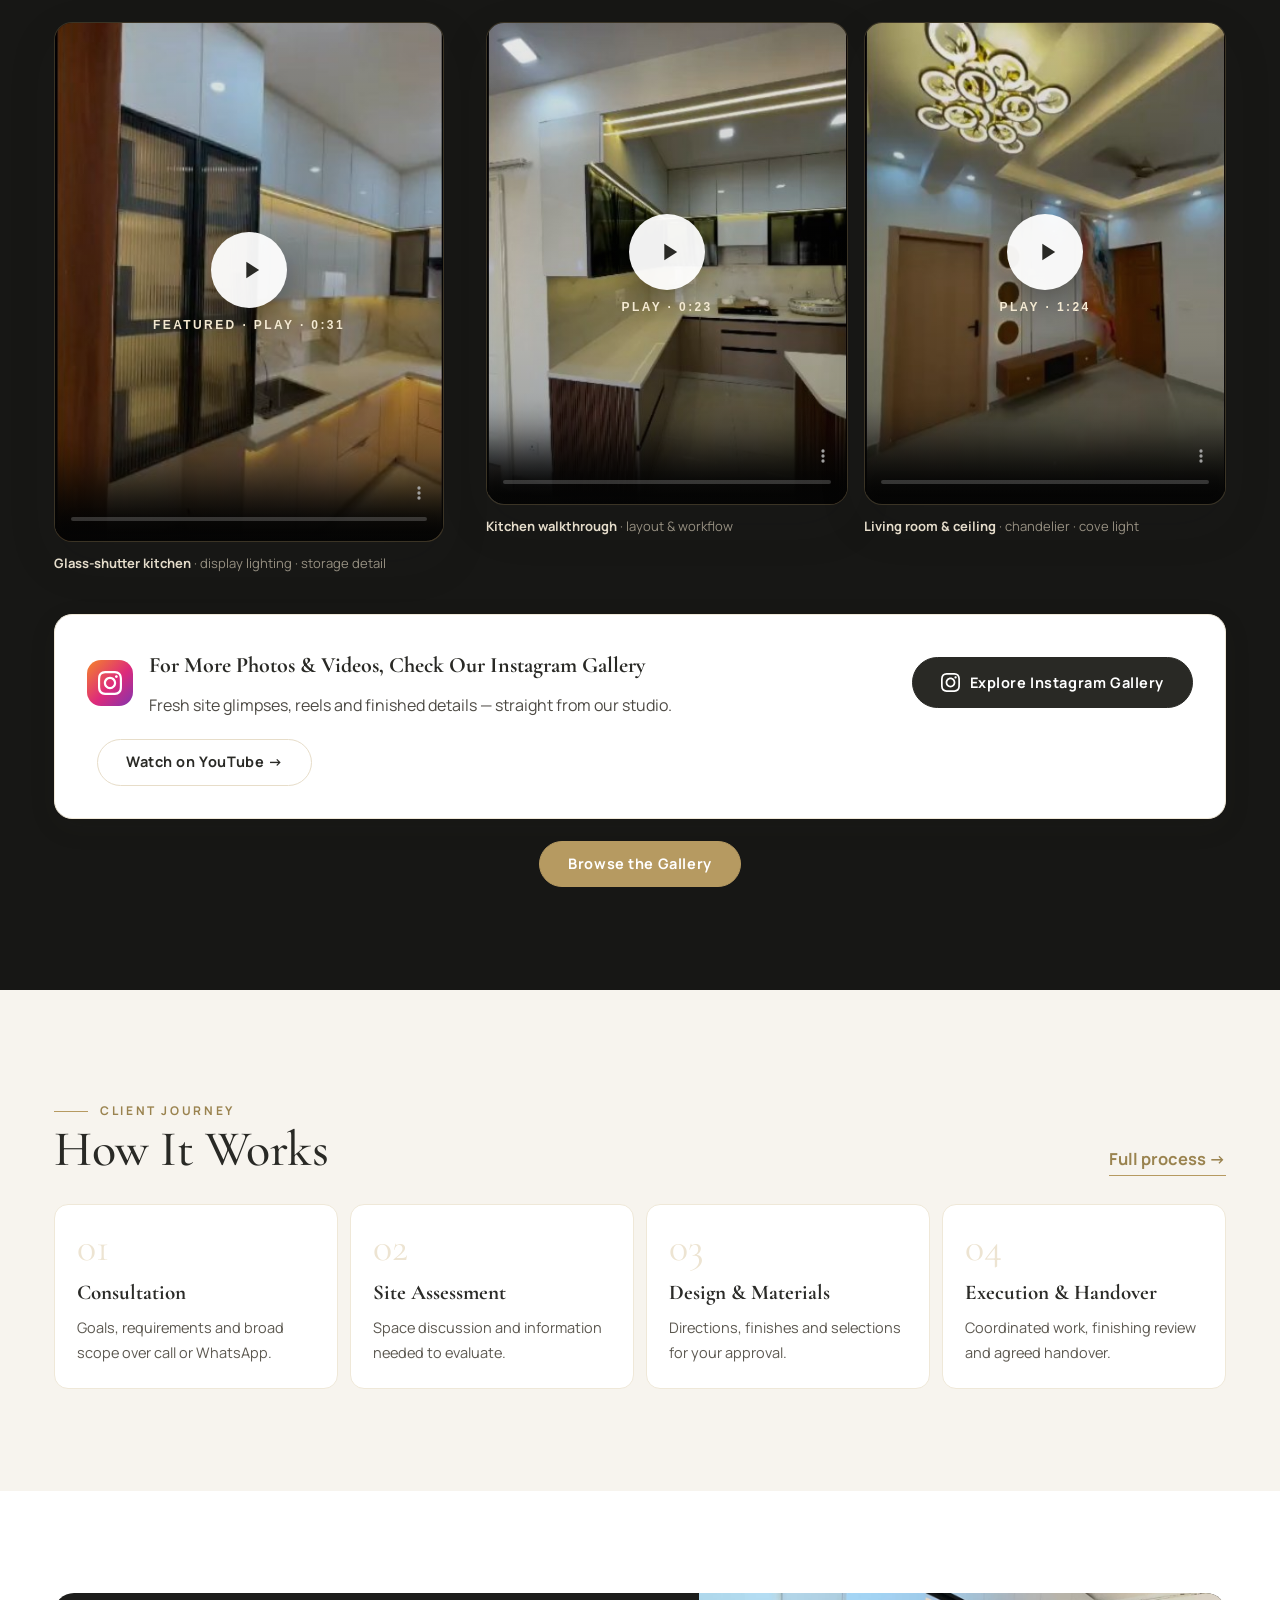
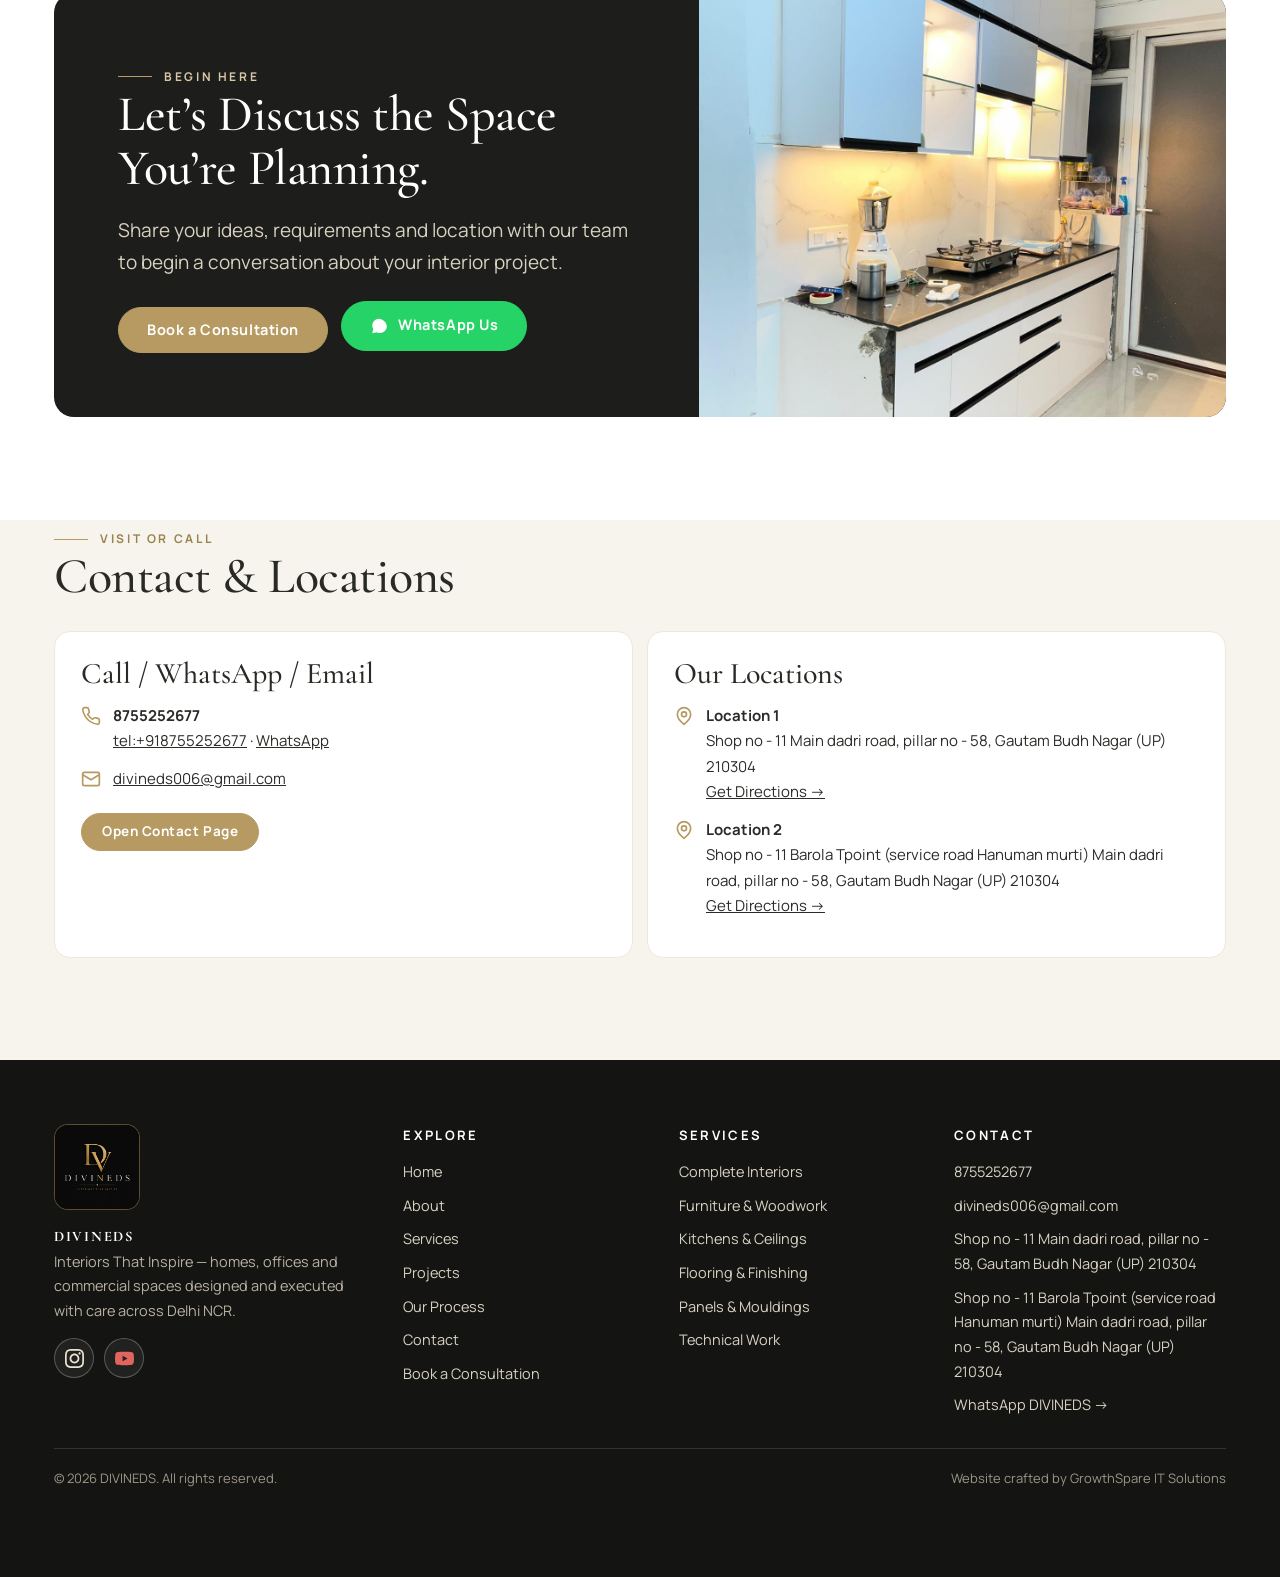
==== commit ccde8dbf: "Configure production SEO and Google indexing" ====
--- a/index.html
+++ b/index.html
@@ -13,9 +13,11 @@
 <link rel="stylesheet" href="css/styles.css">
 <noscript><style>.reveal{opacity:1!important;transform:none!important}.mobile-menu{display:block}.menu-btn{display:none}</style></noscript>
 <meta property="og:type" content="website">
+<link rel="canonical" href="https://divineds.com/">
+<meta property="og:url" content="https://divineds.com/">
 <meta property="og:title" content="DIVINEDS — Interiors That Inspire">
 <meta property="og:description" content="Thoughtfully designed spaces, considered materials, bespoke furniture and carefully coordinated execution for homes and commercial environments in Delhi NCR.">
-<meta property="og:image" content="assets/WhatsApp Image 2026-10-11 at 1.36.37 AM (2).jpeg">
+<meta property="og:image" content="https://divineds.com/logo.jpg">
 <script type="application/ld+json">
 {"@context":"https://schema.org","@type":"HomeAndConstructionBusiness","name":"DIVINEDS","slogan":"Interiors That Inspire","telephone":"+91-8755252677","email":"divineds006@gmail.com","areaServed":["Delhi NCR","Greater Noida","Noida Sector 75","Noida Sector 76","Noida Sector 77","Noida Sector 78","Noida Sector 79"],"location":[{"@type":"Place","address":{"@type":"PostalAddress","streetAddress":"Shop no - 11 Main dadri road, pillar no - 58, Gautam Budh Nagar (UP) 210304","addressRegion":"Uttar Pradesh","addressCountry":"IN"}},{"@type":"Place","address":{"@type":"PostalAddress","streetAddress":"Shop no - 11 Barola Tpoint (service road Hanuman murti) Main dadri road, pillar no - 58, Gautam Budh Nagar (UP) 210304","addressRegion":"Uttar Pradesh","addressCountry":"IN"}}]}
 </script>
